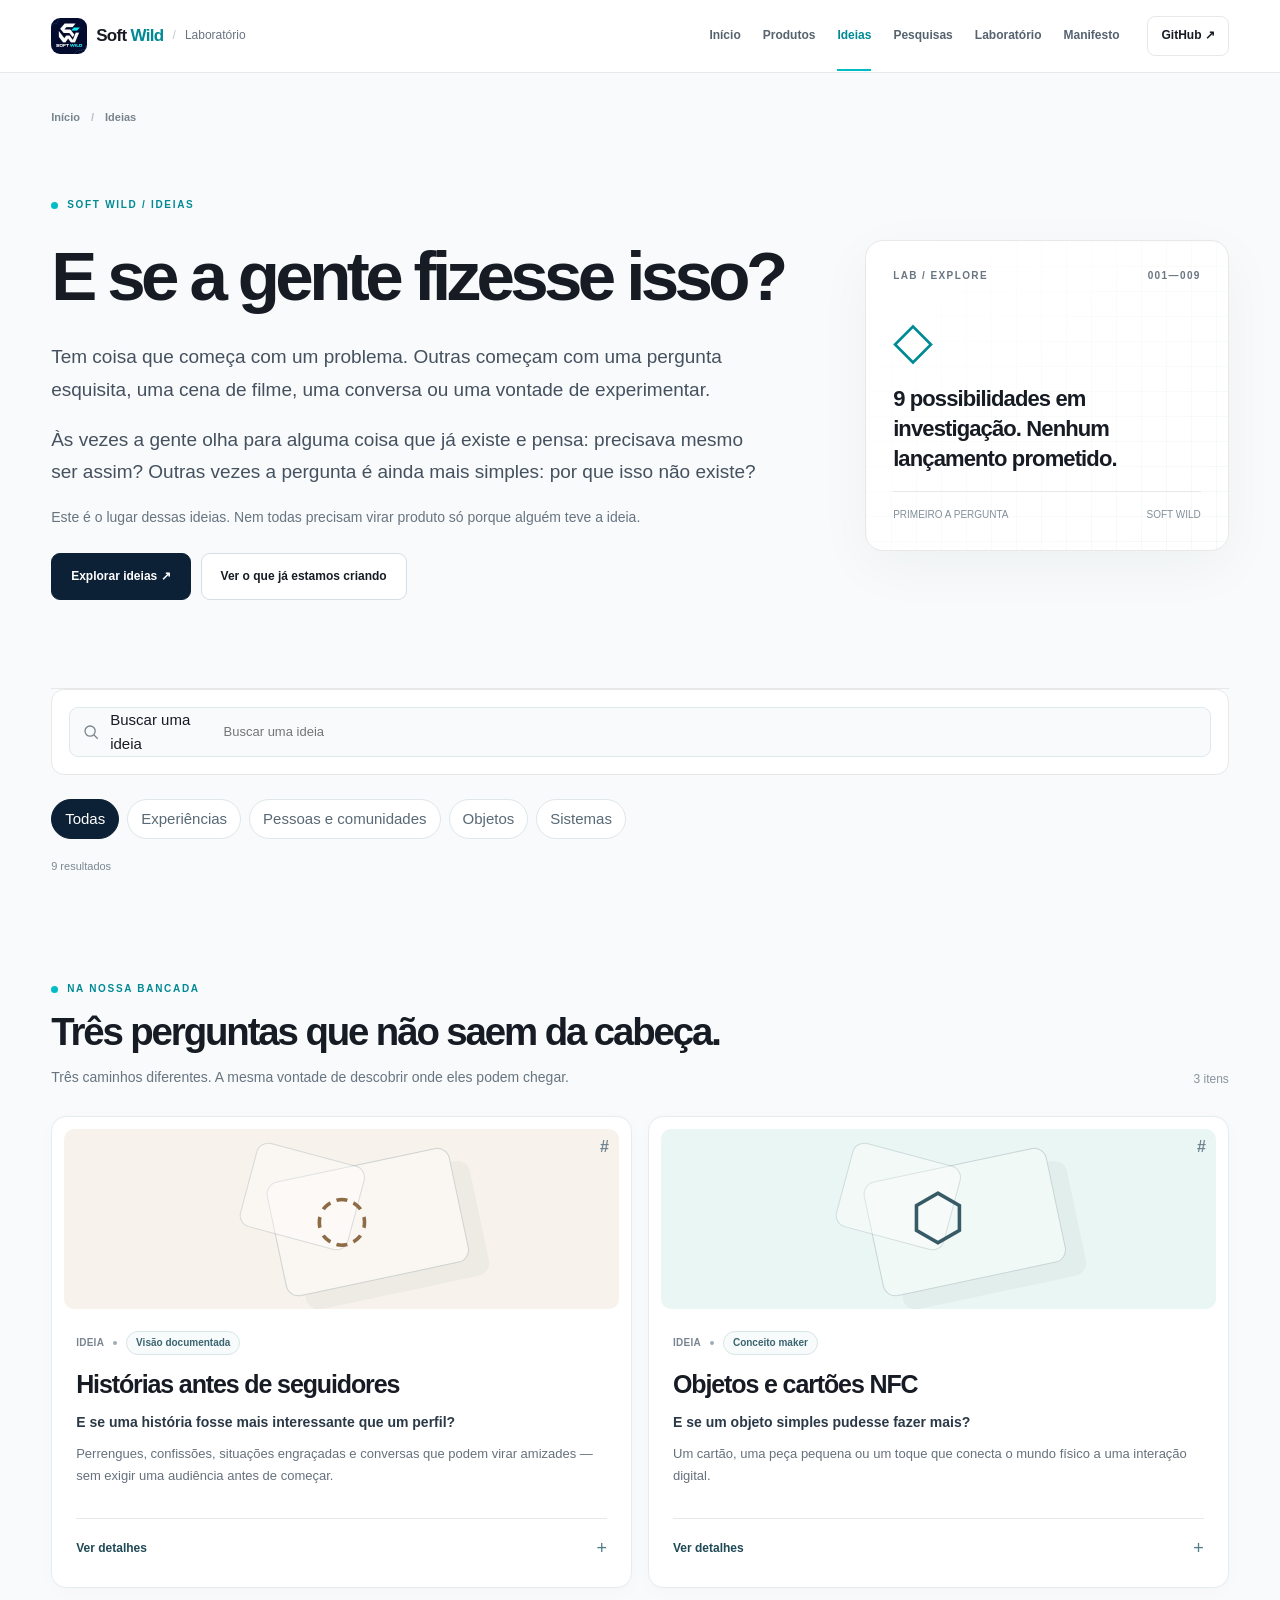
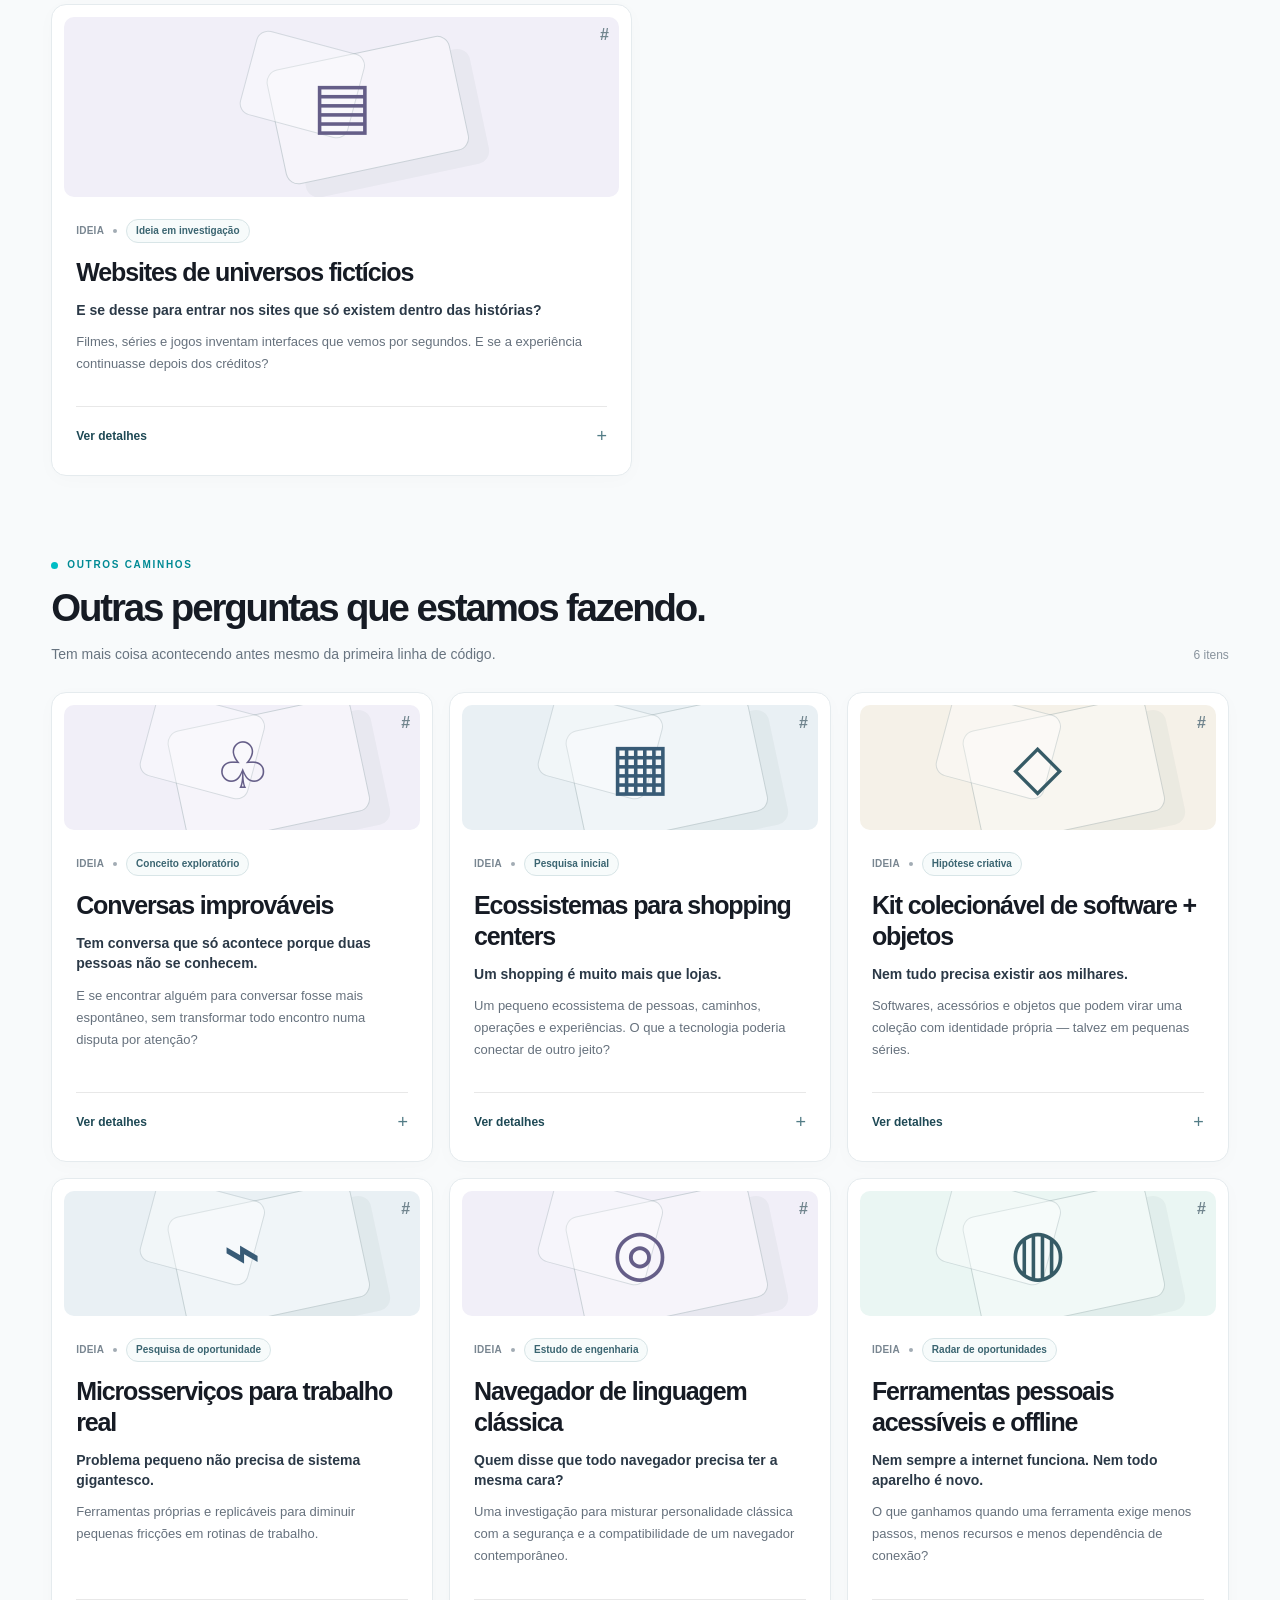
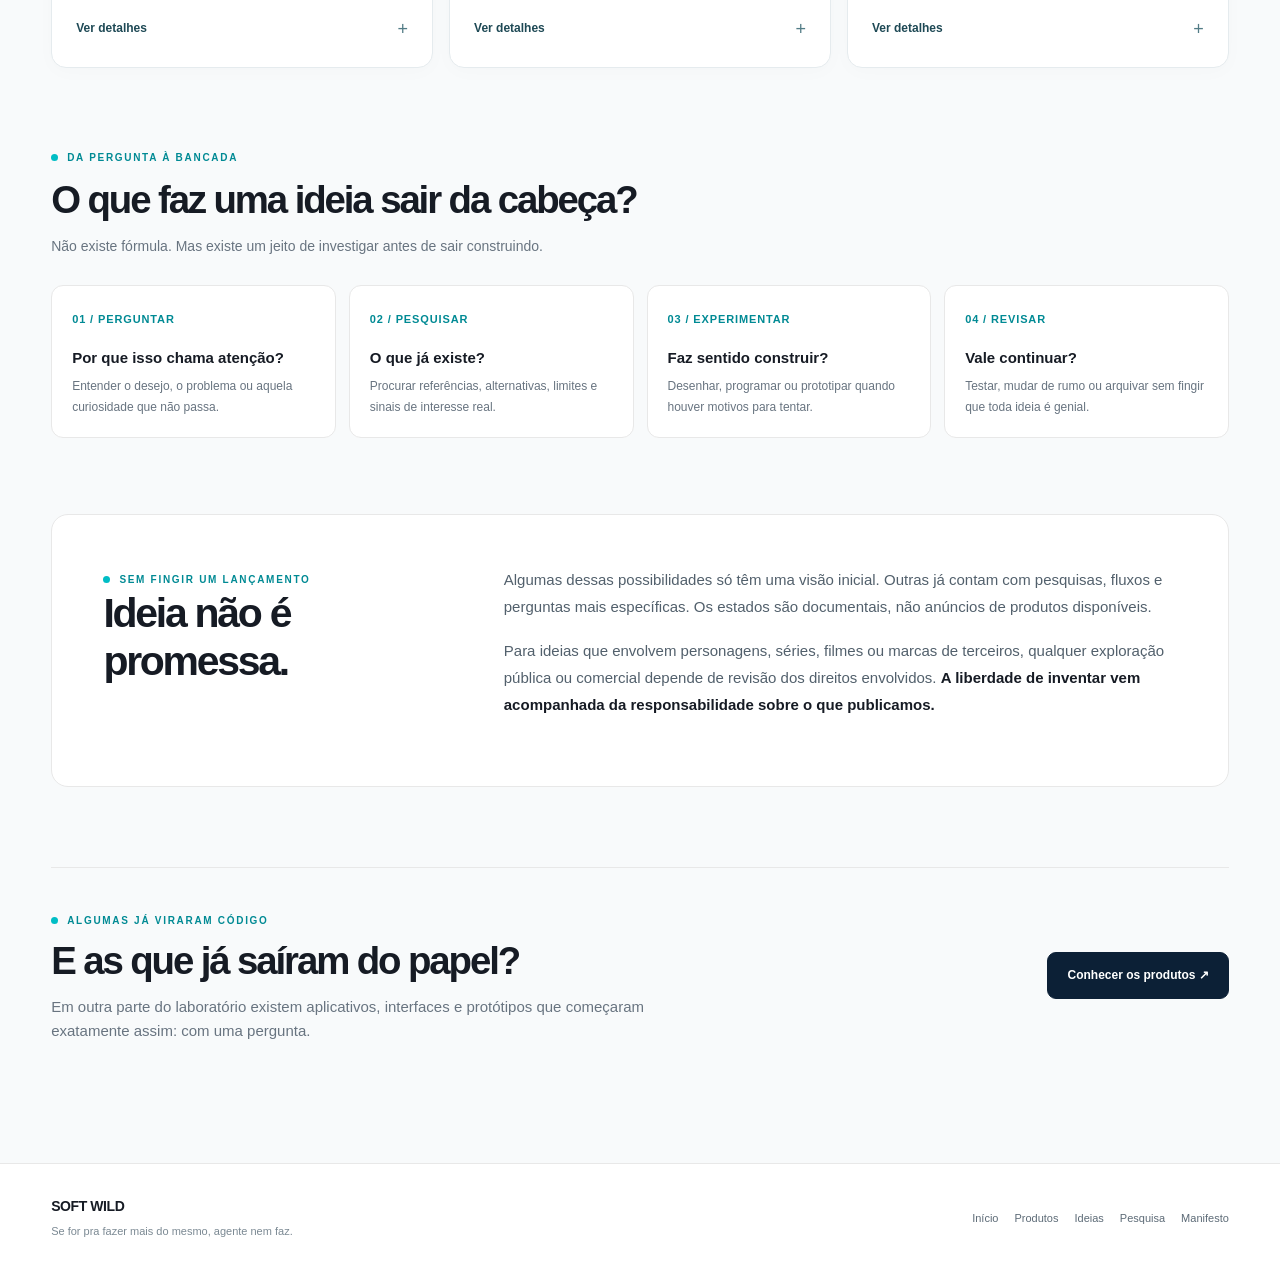
==== docs/ideias/index.html @ 334da44c "feat(site): criar página ideias com copy e catálogo reais" ====
<!doctype html>
<html lang="pt-BR"><head>
<meta charset="utf-8"><meta name="viewport" content="width=device-width, initial-scale=1"><meta name="theme-color" content="#f8fafb">
<title>Ideias e invenções em investigação — Soft Wild</title><meta name="description" content="Explore as ideias da Soft Wild: experiências digitais, objetos, comunidades e invenções que ainda estamos investigando.">
<link rel="canonical" href="https://softwildbr.github.io/softwildbr/ideias/">
<meta property="og:type" content="website"><meta property="og:title" content="Ideias e invenções em investigação — Soft Wild"><meta property="og:description" content="Explore as ideias da Soft Wild: experiências digitais, objetos, comunidades e invenções que ainda estamos investigando.">
<link rel="icon" href="../assets/softwild-logo.webp" type="image/webp"><link rel="stylesheet" href="../portal.css?v=1"><script defer src="../portal.js?v=1"></script>
</head><body class="sw-page"><a class="sw-skip" href="#conteudo">Pular para o conteúdo</a>
<header class="sw-topbar"><div class="sw-topbar-inner"><a class="sw-brand" href="../" aria-label="Soft Wild — início"><img src="../assets/softwild-logo.webp" alt="" width="36" height="36"><span class="sw-brand-text">Soft <strong>Wild</strong></span><span class="sw-brand-mark">Laboratório</span></a><button class="sw-menu" type="button" aria-expanded="false" aria-controls="sw-navigation" data-sw-menu aria-label="Abrir menu"><span></span><span></span><span></span></button><nav class="sw-nav" id="sw-navigation" aria-label="Navegação principal" data-sw-nav><a href="../">Início</a><a href="../produtos/">Produtos</a><a href="../ideias/" aria-current="page">Ideias</a><a href="../#pesquisas">Pesquisas</a><a href="../#time">Laboratório</a><a href="../#manifesto">Manifesto</a></nav><a class="sw-github" href="https://github.com/softwildbr" target="_blank" rel="noopener noreferrer">GitHub ↗</a></div></header>
<main class="sw-main sw-container" id="conteudo"><nav class="sw-breadcrumb" aria-label="Localização"><a href="../">Início</a><span class="sep" aria-hidden="true">/</span><span>Ideias</span></nav>
<section class="sw-hero" aria-labelledby="sw-title"><div><span class="sw-eyebrow">SOFT WILD / IDEIAS</span><h1 id="sw-title">E se a gente fizesse isso?</h1><p class="sw-lead">Tem coisa que começa com um problema. Outras começam com uma pergunta esquisita, uma cena de filme, uma conversa ou uma vontade de experimentar.</p><p class="sw-lead">Às vezes a gente olha para alguma coisa que já existe e pensa: precisava mesmo ser assim? Outras vezes a pergunta é ainda mais simples: por que isso não existe?</p><p class="sw-second-lead">Este é o lugar dessas ideias. Nem todas precisam virar produto só porque alguém teve a ideia.</p><div class="sw-actions"><a class="sw-button" href="#catalogo">Explorar ideias ↗</a><a class="sw-button secondary" href="../produtos/">Ver o que já estamos criando</a></div></div><aside class="sw-hero-aside" aria-label="Sobre as ideias"><div class="sw-aside-top"><span>LAB / EXPLORE</span><span>001—009</span></div><div><span class="sw-aside-symbol" aria-hidden="true">◇</span><p class="sw-aside-main">9 possibilidades em investigação. Nenhum lançamento prometido.</p></div><div class="sw-aside-foot"><span>PRIMEIRO A PERGUNTA</span><span>SOFT WILD</span></div></aside></section>
<div id="catalogo" data-sw-catalog><div class="sw-controls sw-js-only" aria-label="Ferramentas do catálogo"><label class="sw-search"><svg aria-hidden="true" width="18" height="18" viewBox="0 0 24 24" fill="none" stroke="currentColor" stroke-width="1.7"><circle cx="10.8" cy="10.8" r="6.8"/><path d="M16 16l5 5"/></svg><span class="sr-only">Buscar uma ideia</span><input type="search" data-sw-search autocomplete="off" placeholder="Buscar uma ideia"></label></div><div class="sw-chips sw-js-only" role="group" aria-label="Filtrar por assunto"><button class="sw-chip" type="button" data-sw-filter="todos" aria-pressed="true">Todas</button><button class="sw-chip" type="button" data-sw-filter="experiencias" aria-pressed="false">Experiências</button><button class="sw-chip" type="button" data-sw-filter="comunidades" aria-pressed="false">Pessoas e comunidades</button><button class="sw-chip" type="button" data-sw-filter="objetos" aria-pressed="false">Objetos</button><button class="sw-chip" type="button" data-sw-filter="sistemas" aria-pressed="false">Sistemas</button></div><p class="sw-results sw-js-only" aria-live="polite" aria-atomic="true" data-sw-results></p><section class="sw-section" data-sw-section aria-labelledby="ideias-featured-title"><div class="sw-section-heading"><div><span class="sw-eyebrow">NA NOSSA BANCADA</span><h2 id="ideias-featured-title">Três perguntas que não saem da cabeça.</h2><p class="sw-section-sub">Três caminhos diferentes. A mesma vontade de descobrir onde eles podem chegar.</p></div><span class="sw-count">3 itens</span></div><div class="sw-feature-grid"><article class="sw-card is-featured" id="historias-antes-de-seguidores" data-category="comunidades experiencias" data-phase="pesquisa" aria-labelledby="historias-antes-de-seguidores-title"><a class="sw-anchor" href="#historias-antes-de-seguidores" aria-label="Link direto para Histórias antes de seguidores">#</a><div class="sw-card-art" data-tone="warm" aria-hidden="true"><span class="sw-card-glyph">◌</span></div><div class="sw-card-content"><div class="sw-meta"><span>IDEIA</span><span class="sw-dot"></span><span class="sw-stage">Visão documentada</span></div><h3 id="historias-antes-de-seguidores-title">Histórias antes de seguidores</h3><p class="sw-question">E se uma história fosse mais interessante que um perfil?</p><p class="sw-description">Perrengues, confissões, situações engraçadas e conversas que podem virar amizades — sem exigir uma audiência antes de começar.</p><div class="sw-card-tail"><details class="sw-details"><summary aria-label="Ver ou fechar detalhes de Histórias antes de seguidores">Ver detalhes</summary><div class="sw-detail-body"><h4>O que estamos investigando / construindo</h4><p>A visão prioriza histórias verdadeiras, sociabilidade e conexões voluntárias. Regras contra abuso, exposição indevida e assédio são parte da investigação. Não há produto publicado.</p><h4>Situação documentada</h4><p class="sw-proof">Visão de produto documentada na pesquisa sobre relatos reais; nome/telas/features não finalizados</p></div></details></div></div></article>
<article class="sw-card is-featured" id="objetos-nfc" data-category="objetos" data-phase="pesquisa" aria-labelledby="objetos-nfc-title"><a class="sw-anchor" href="#objetos-nfc" aria-label="Link direto para Objetos e cartões NFC">#</a><div class="sw-card-art" data-tone="mint" aria-hidden="true"><span class="sw-card-glyph">⬡</span></div><div class="sw-card-content"><div class="sw-meta"><span>IDEIA</span><span class="sw-dot"></span><span class="sw-stage">Conceito maker</span></div><h3 id="objetos-nfc-title">Objetos e cartões NFC</h3><p class="sw-question">E se um objeto simples pudesse fazer mais?</p><p class="sw-description">Um cartão, uma peça pequena ou um toque que conecta o mundo físico a uma interação digital.</p><div class="sw-card-tail"><details class="sw-details"><summary aria-label="Ver ou fechar detalhes de Objetos e cartões NFC">Ver detalhes</summary><div class="sw-detail-body"><h4>O que estamos investigando / construindo</h4><p>Investigamos objetos e cartões configuráveis para rotinas, mídia, acesso à informação e experiências. Compatibilidade, manutenção e utilidade real ainda precisam de comprovação.</p><h4>Situação documentada</h4><p class="sw-proof">Conceitos maker com testes necessários de usabilidade, compatibilidade e custos</p></div></details></div></div></article>
<article class="sw-card is-featured" id="sites-universos-ficcionais" data-category="experiencias sistemas" data-phase="pesquisa" aria-labelledby="sites-universos-ficcionais-title"><a class="sw-anchor" href="#sites-universos-ficcionais" aria-label="Link direto para Websites de universos fictícios">#</a><div class="sw-card-art" data-tone="lilac" aria-hidden="true"><span class="sw-card-glyph">▤</span></div><div class="sw-card-content"><div class="sw-meta"><span>IDEIA</span><span class="sw-dot"></span><span class="sw-stage">Ideia em investigação</span></div><h3 id="sites-universos-ficcionais-title">Websites de universos fictícios</h3><p class="sw-question">E se desse para entrar nos sites que só existem dentro das histórias?</p><p class="sw-description">Filmes, séries e jogos inventam interfaces que vemos por segundos. E se a experiência continuasse depois dos créditos?</p><div class="sw-card-tail"><details class="sw-details"><summary aria-label="Ver ou fechar detalhes de Websites de universos fictícios">Ver detalhes</summary><div class="sw-detail-body"><h4>O que estamos investigando / construindo</h4><p>A Soft Wild investiga websites e experiências navegáveis de universos imaginários. O caminho autoral é criar mundos próprios; qualquer adaptação identificável de franquias, marcas e imagens de terceiros depende de direitos e eventual licenciamento. Ainda não existe site lançado ou modelo de monetização validado.</p><h4>Situação documentada</h4><p class="sw-proof">Ideia em investigação; sem site publicado, licença ou modelo comercial validado</p></div></details></div></div></article></div></section><section class="sw-section" data-sw-section aria-labelledby="ideias-other-title"><div class="sw-section-heading"><div><span class="sw-eyebrow">OUTROS CAMINHOS</span><h2 id="ideias-other-title">Outras perguntas que estamos fazendo.</h2><p class="sw-section-sub">Tem mais coisa acontecendo antes mesmo da primeira linha de código.</p></div><span class="sw-count">6 itens</span></div><div class="sw-grid"><article class="sw-card" id="conversas-improvaveis" data-category="comunidades experiencias" data-phase="pesquisa" aria-labelledby="conversas-improvaveis-title"><a class="sw-anchor" href="#conversas-improvaveis" aria-label="Link direto para Conversas improváveis">#</a><div class="sw-card-art" data-tone="lilac" aria-hidden="true"><span class="sw-card-glyph">♧</span></div><div class="sw-card-content"><div class="sw-meta"><span>IDEIA</span><span class="sw-dot"></span><span class="sw-stage">Conceito exploratório</span></div><h3 id="conversas-improvaveis-title">Conversas improváveis</h3><p class="sw-question">Tem conversa que só acontece porque duas pessoas não se conhecem.</p><p class="sw-description">E se encontrar alguém para conversar fosse mais espontâneo, sem transformar todo encontro numa disputa por atenção?</p><div class="sw-card-tail"><details class="sw-details"><summary aria-label="Ver ou fechar detalhes de Conversas improváveis">Ver detalhes</summary><div class="sw-detail-body"><h4>O que estamos investigando / construindo</h4><p>Estamos investigando formas de iniciar conversas entre desconhecidos. A surpresa só faz sentido com consentimento, privacidade, ferramentas de moderação e segurança. Não há uma plataforma ativa.</p><h4>Situação documentada</h4><p class="sw-proof">Conceito exploratório de serviço, pesquisa e primeiras telas em discussão; não afirmar plataforma ativa</p></div></details></div></div></article>
<article class="sw-card" id="ecossistemas-shoppings" data-category="sistemas experiencias" data-phase="pesquisa" aria-labelledby="ecossistemas-shoppings-title"><a class="sw-anchor" href="#ecossistemas-shoppings" aria-label="Link direto para Ecossistemas para shopping centers">#</a><div class="sw-card-art" data-tone="navy" aria-hidden="true"><span class="sw-card-glyph">▦</span></div><div class="sw-card-content"><div class="sw-meta"><span>IDEIA</span><span class="sw-dot"></span><span class="sw-stage">Pesquisa inicial</span></div><h3 id="ecossistemas-shoppings-title">Ecossistemas para shopping centers</h3><p class="sw-question">Um shopping é muito mais que lojas.</p><p class="sw-description">Um pequeno ecossistema de pessoas, caminhos, operações e experiências. O que a tecnologia poderia conectar de outro jeito?</p><div class="sw-card-tail"><details class="sw-details"><summary aria-label="Ver ou fechar detalhes de Ecossistemas para shopping centers">Ver detalhes</summary><div class="sw-detail-body"><h4>O que estamos investigando / construindo</h4><p>A frente investiga visitantes, lojistas, administração, serviços e soluções digitais, físicas e híbridas. Busca produtos replicáveis, nunca um projeto sob encomenda. Nenhuma plataforma foi definida.</p><h4>Situação documentada</h4><p class="sw-proof">Etapa 1: dossiês e fornecedores na branch de pesquisa; nenhuma plataforma de shopping aprovada</p></div></details></div></div></article>
<article class="sw-card" id="kits-colecionaveis" data-category="objetos experiencias" data-phase="pesquisa" aria-labelledby="kits-colecionaveis-title"><a class="sw-anchor" href="#kits-colecionaveis" aria-label="Link direto para Kit colecionável de software + objetos">#</a><div class="sw-card-art" data-tone="sand" aria-hidden="true"><span class="sw-card-glyph">◇</span></div><div class="sw-card-content"><div class="sw-meta"><span>IDEIA</span><span class="sw-dot"></span><span class="sw-stage">Hipótese criativa</span></div><h3 id="kits-colecionaveis-title">Kit colecionável de software + objetos</h3><p class="sw-question">Nem tudo precisa existir aos milhares.</p><p class="sw-description">Softwares, acessórios e objetos que podem virar uma coleção com identidade própria — talvez em pequenas séries.</p><div class="sw-card-tail"><details class="sw-details"><summary aria-label="Ver ou fechar detalhes de Kit colecionável de software + objetos">Ver detalhes</summary><div class="sw-detail-body"><h4>O que estamos investigando / construindo</h4><p>Kits físico-digitais são uma hipótese editorial e comercial. Não há estoque, preço, tiragem ou produto para encomenda. Edições limitadas só serão anunciadas quando existirem condições reais.</p><h4>Situação documentada</h4><p class="sw-proof">Hipótese comercial e criativa; sem estoque, tiragem ou preço aprovado</p></div></details></div></div></article>
<article class="sw-card" id="microsservicos" data-category="sistemas" data-phase="pesquisa" aria-labelledby="microsservicos-title"><a class="sw-anchor" href="#microsservicos" aria-label="Link direto para Microsserviços para trabalho real">#</a><div class="sw-card-art" data-tone="navy" aria-hidden="true"><span class="sw-card-glyph">⌁</span></div><div class="sw-card-content"><div class="sw-meta"><span>IDEIA</span><span class="sw-dot"></span><span class="sw-stage">Pesquisa de oportunidade</span></div><h3 id="microsservicos-title">Microsserviços para trabalho real</h3><p class="sw-question">Problema pequeno não precisa de sistema gigantesco.</p><p class="sw-description">Ferramentas próprias e replicáveis para diminuir pequenas fricções em rotinas de trabalho.</p><div class="sw-card-tail"><details class="sw-details"><summary aria-label="Ver ou fechar detalhes de Microsserviços para trabalho real">Ver detalhes</summary><div class="sw-detail-body"><h4>O que estamos investigando / construindo</h4><p>Estamos estudando oportunidades como acompanhamento de tarefas e retornos de propostas. A proposta é criar produtos da Soft Wild que possam ser usados por muitos negócios, não desenvolver software sob encomenda.</p><h4>Situação documentada</h4><p class="sw-proof">Pesquisa de oportunidades B2B; escopo e viabilidade a validar</p></div></details></div></div></article>
<article class="sw-card" id="navegador-classico" data-category="sistemas experiencias" data-phase="pesquisa" aria-labelledby="navegador-classico-title"><a class="sw-anchor" href="#navegador-classico" aria-label="Link direto para Navegador de linguagem clássica">#</a><div class="sw-card-art" data-tone="lilac" aria-hidden="true"><span class="sw-card-glyph">◎</span></div><div class="sw-card-content"><div class="sw-meta"><span>IDEIA</span><span class="sw-dot"></span><span class="sw-stage">Estudo de engenharia</span></div><h3 id="navegador-classico-title">Navegador de linguagem clássica</h3><p class="sw-question">Quem disse que todo navegador precisa ter a mesma cara?</p><p class="sw-description">Uma investigação para misturar personalidade clássica com a segurança e a compatibilidade de um navegador contemporâneo.</p><div class="sw-card-tail"><details class="sw-details"><summary aria-label="Ver ou fechar detalhes de Navegador de linguagem clássica">Ver detalhes</summary><div class="sw-detail-body"><h4>O que estamos investigando / construindo</h4><p>Projeto exploratório ligado ao universo da Suíte 98. Não há navegador distribuído e nenhuma promessa de substituir plataformas modernas.</p><h4>Situação documentada</h4><p class="sw-proof">Pesquisa de engenharia e design vinculada à Suíte 98; não afirmar software entregue</p></div></details></div></div></article>
<article class="sw-card" id="ferramentas-offline" data-category="sistemas" data-phase="pesquisa" aria-labelledby="ferramentas-offline-title"><a class="sw-anchor" href="#ferramentas-offline" aria-label="Link direto para Ferramentas pessoais acessíveis e offline">#</a><div class="sw-card-art" data-tone="mint" aria-hidden="true"><span class="sw-card-glyph">◍</span></div><div class="sw-card-content"><div class="sw-meta"><span>IDEIA</span><span class="sw-dot"></span><span class="sw-stage">Radar de oportunidades</span></div><h3 id="ferramentas-offline-title">Ferramentas pessoais acessíveis e offline</h3><p class="sw-question">Nem sempre a internet funciona. Nem todo aparelho é novo.</p><p class="sw-description">O que ganhamos quando uma ferramenta exige menos passos, menos recursos e menos dependência de conexão?</p><div class="sw-card-tail"><details class="sw-details"><summary aria-label="Ver ou fechar detalhes de Ferramentas pessoais acessíveis e offline">Ver detalhes</summary><div class="sw-detail-body"><h4>O que estamos investigando / construindo</h4><p>O radar explora voz em português, organização, notificações e experiências mais acessíveis. Ainda não há aplicativo específico aprovado nessa frente.</p><h4>Situação documentada</h4><p class="sw-proof">Radar de oportunidades, não produto anunciado</p></div></details></div></div></article></div></section></div>
<div class="sw-empty sw-js-only" data-sw-empty hidden><strong>Nenhuma ideia encontrada com esses filtros.</strong><p>Experimente outra palavra ou categoria.</p><button class="sw-clear" type="button" data-sw-clear>Limpar filtros</button></div>
<noscript><p class="sw-results">Todas as ideias continuam acessíveis. Ative JavaScript para usar a busca e os filtros.</p></noscript>
<section class="sw-section" aria-labelledby="processo-title"><div class="sw-section-heading"><div><span class="sw-eyebrow">DA PERGUNTA À BANCADA</span><h2 id="processo-title">O que faz uma ideia sair da cabeça?</h2><p class="sw-section-sub">Não existe fórmula. Mas existe um jeito de investigar antes de sair construindo.</p></div></div><div class="sw-steps"><div class="sw-step"><span class="num">01 / PERGUNTAR</span><h3>Por que isso chama atenção?</h3><p>Entender o desejo, o problema ou aquela curiosidade que não passa.</p></div><div class="sw-step"><span class="num">02 / PESQUISAR</span><h3>O que já existe?</h3><p>Procurar referências, alternativas, limites e sinais de interesse real.</p></div><div class="sw-step"><span class="num">03 / EXPERIMENTAR</span><h3>Faz sentido construir?</h3><p>Desenhar, programar ou prototipar quando houver motivos para tentar.</p></div><div class="sw-step"><span class="num">04 / REVISAR</span><h3>Vale continuar?</h3><p>Testar, mudar de rumo ou arquivar sem fingir que toda ideia é genial.</p></div></div></section>
<section class="sw-section"><div class="sw-story"><div><span class="sw-eyebrow">SEM FINGIR UM LANÇAMENTO</span><h2>Ideia não é promessa.</h2></div><div><p>Algumas dessas possibilidades só têm uma visão inicial. Outras já contam com pesquisas, fluxos e perguntas mais específicas. Os estados são documentais, não anúncios de produtos disponíveis.</p><p>Para ideias que envolvem personagens, séries, filmes ou marcas de terceiros, qualquer exploração pública ou comercial depende de revisão dos direitos envolvidos. <strong>A liberdade de inventar vem acompanhada da responsabilidade sobre o que publicamos.</strong></p></div></div></section>
<section class="sw-end" aria-labelledby="ideias-end-title"><div><span class="sw-eyebrow">ALGUMAS JÁ VIRARAM CÓDIGO</span><h2 id="ideias-end-title">E as que já saíram do papel?</h2><p>Em outra parte do laboratório existem aplicativos, interfaces e protótipos que começaram exatamente assim: com uma pergunta.</p></div><a href="../produtos/" class="sw-button">Conhecer os produtos ↗</a></section>
</main><footer class="sw-footer"><div class="sw-container sw-footer-inner"><div><div class="sw-footer-brand">SOFT WILD</div><small>Se for pra fazer mais do mesmo, agente nem faz.</small></div><nav aria-label="Rodapé"><a href="../">Início</a><a href="../produtos/">Produtos</a><a href="../ideias/">Ideias</a><a href="../#pesquisas">Pesquisa</a><a href="../#manifesto">Manifesto</a></nav></div></footer></body></html>
---- docs/portal.css ----
/* Soft Wild / Portal — páginas internas. A home e seus arquivos permanecem intactos. */
:root{--sw-canvas:#f8fafb;--sw-paper:#ffffff;--sw-ink:#161b24;--sw-muted:#687480;--sw-line:#e8e8e8;--sw-cyan:#00bdc5;--sw-cyan-dark:#008a94;--sw-navy:#0c2036;--sw-soft:#e6f8f9;--sw-font:Inter,-apple-system,BlinkMacSystemFont,"Segoe UI",Roboto,"Helvetica Neue",Arial,sans-serif}
*{box-sizing:border-box}
html{scroll-behavior:smooth;scroll-padding-top:100px}
body.sw-page{margin:0;background:var(--sw-canvas);color:var(--sw-ink);font:400 15px/1.6 var(--sw-font);-webkit-font-smoothing:antialiased}
.sw-page a{color:inherit;text-decoration:none}
.sw-page button,.sw-page input,.sw-page select{font:inherit}
.sw-page button{cursor:pointer}
.sw-page img{max-width:100%;display:block}
.sw-page [hidden]{display:none!important}
.sw-page :is(a,button,input,select,summary):focus-visible{outline:2px solid var(--sw-cyan-dark);outline-offset:4px}
.sw-skip{position:fixed;left:12px;top:-80px;z-index:200;background:var(--sw-navy);color:#fff!important;padding:12px 16px;border-radius:10px}
.sw-skip:focus{top:12px}
.sw-topbar{background:rgba(255,255,255,.97);border-bottom:1px solid var(--sw-line);position:sticky;top:0;z-index:50;backdrop-filter:blur(12px)}
.sw-topbar-inner{max-width:1450px;margin:0 auto;padding:0 clamp(22px,4vw,55px);min-height:72px;display:flex;align-items:center;gap:28px}
.sw-brand{display:flex;gap:9px;align-items:center;flex-shrink:0;min-width:210px}
.sw-brand img{width:36px;height:36px;border-radius:9px;object-fit:contain}
.sw-brand-text{font-size:17px;font-weight:750;letter-spacing:-.04em}
.sw-brand-text strong{color:var(--sw-cyan-dark)}
.sw-brand-mark{font-size:12px;display:flex;align-items:center;gap:9px;color:var(--sw-muted)}
.sw-brand-mark::before{content:"/";color:#bec8ce}
.sw-nav{display:flex;align-items:center;gap:22px;margin-left:auto}
.sw-nav a{font-size:12px;font-weight:640;color:#56636f;white-space:nowrap;transition:color .15s}
.sw-nav a:hover,.sw-nav a[aria-current="page"]{color:var(--sw-cyan-dark)}
.sw-nav a[aria-current="page"]{position:relative}
.sw-nav a[aria-current="page"]::after{content:"";position:absolute;left:0;right:0;bottom:-25px;height:2px;background:var(--sw-cyan)}
.sw-github{border:1px solid var(--sw-line);padding:9px 13px;border-radius:8px;font-size:12px;font-weight:700;white-space:nowrap}
.sw-github:hover{background:#f1f6f8}
.sw-menu{display:none;width:42px;height:42px;background:#fff;border:1px solid var(--sw-line);border-radius:9px;align-items:center;justify-content:center;flex-direction:column;gap:4px;margin-left:auto}
.sw-menu span{width:19px;height:2px;background:var(--sw-navy);border-radius:2px}
.sw-container{width:min(100%,1450px);margin:auto;padding:0 clamp(22px,4vw,55px)}
.sw-main{padding-bottom:30px}
.sw-breadcrumb{display:flex;gap:11px;align-items:center;margin-top:36px;color:#78848d;font-size:11px;font-weight:650}
.sw-breadcrumb a:hover{color:var(--sw-cyan-dark)}
.sw-breadcrumb .sep{color:#b7bfc6}
.sw-hero{padding:65px 0 88px;display:grid;grid-template-columns:minmax(0,1.5fr) minmax(260px,.74fr);align-items:center;gap:clamp(35px,6vw,100px);border-bottom:1px solid var(--sw-line)}
.sw-eyebrow{font-size:10px;font-weight:800;letter-spacing:.17em;color:var(--sw-cyan-dark);text-transform:uppercase;display:inline-flex;align-items:center;gap:9px}
.sw-eyebrow::before{content:"";width:7px;height:7px;border-radius:50%;background:var(--sw-cyan)}
.sw-hero h1{font-size:clamp(43px,5.4vw,79px);line-height:1.065;letter-spacing:-.067em;font-weight:780;max-width:850px;margin:24px 0 28px;text-wrap:balance}
.sw-hero .sw-lead{font-size:clamp(16px,1.55vw,19px);line-height:1.7;color:#45515f;max-width:710px;margin:0 0 18px}
.sw-hero .sw-lead:last-of-type{margin-bottom:26px}
.sw-hero .sw-second-lead{font-size:14px;color:#687480;max-width:690px;margin:0 0 24px}
.sw-actions{display:flex;gap:10px;flex-wrap:wrap;align-items:center}
.sw-button{display:inline-flex;justify-content:center;align-items:center;gap:10px;border:1px solid var(--sw-navy);background:var(--sw-navy);color:white!important;padding:13px 19px;border-radius:9px;font-size:12px;font-weight:770;transition:transform .18s,background .18s}
.sw-button:hover{background:#183952;transform:translateY(-1px)}
.sw-button.secondary{background:#fff;color:var(--sw-ink)!important;border-color:#d5dfe5}
.sw-button.secondary:hover{background:#f5f8f9}
.sw-hero-aside{position:relative;background:#fff;box-shadow:0 16px 55px rgba(18,38,55,.045);border:1px solid var(--sw-line);border-radius:18px;padding:27px;overflow:hidden;min-height:270px;display:flex;flex-direction:column;justify-content:space-between}
.sw-hero-aside::before{content:"";position:absolute;inset:0;background-image:linear-gradient(to right,rgba(12,32,54,.035) 1px,transparent 1px),linear-gradient(to bottom,rgba(12,32,54,.035) 1px,transparent 1px);background-size:25px 25px;mask-image:linear-gradient(135deg,transparent 5%,#000 100%);pointer-events:none}
.sw-hero-aside>*{position:relative}
.sw-aside-top{display:flex;justify-content:space-between;align-items:center;color:#697581;font-size:10px;letter-spacing:.14em;font-weight:770}
.sw-aside-symbol{font-size:52px;color:var(--sw-cyan-dark);line-height:1;display:block;margin:30px 0 18px;font-weight:200}
.sw-aside-main{font-size:22px;line-height:1.35;font-weight:710;letter-spacing:-.04em;max-width:255px;margin:0}
.sw-aside-foot{display:flex;justify-content:space-between;color:#82909a;font-size:10px;margin-top:18px;border-top:1px solid var(--sw-line);padding-top:15px;gap:12px}
.sw-section{padding-top:76px}
.sw-section-heading{display:flex;align-items:end;justify-content:space-between;gap:20px;margin-bottom:27px}
.sw-section h2{font-size:clamp(26px,3vw,39px);letter-spacing:-.055em;line-height:1.17;font-weight:760;margin:10px 0 12px}
.sw-section-sub{color:var(--sw-muted);font-size:14px;max-width:650px;margin:0}
.sw-count{color:#89939d;font-size:12px;white-space:nowrap}
.sw-feature-grid{display:grid;grid-template-columns:repeat(2,minmax(0,1fr));gap:16px}
.sw-grid{display:grid;grid-template-columns:repeat(3,minmax(0,1fr));gap:16px}
.sw-card{display:flex;flex-direction:column;position:relative;background:#fff;border:1px solid #e5ebee;border-radius:15px;min-width:0;box-shadow:0 4px 20px rgba(18,38,55,.02);transition:border-color .2s,box-shadow .2s}
.sw-card:hover{border-color:#bfd5d9;box-shadow:0 12px 33px rgba(18,38,55,.045)}
.sw-card-art{height:125px;margin:12px 12px 0;border-radius:10px;position:relative;overflow:hidden;display:flex;align-items:center;justify-content:center;background:#f2f7f8}
.sw-card.is-featured .sw-card-art{height:180px}
.sw-card-art::before{content:"";position:absolute;width:185px;height:115px;border:1px solid rgba(17,59,67,.19);border-radius:13px;transform:rotate(-12deg) translate(25px,9px);background:rgba(255,255,255,.35);box-shadow:17px 17px 0 rgba(11,47,63,.04)}
.sw-card-art::after{content:"";position:absolute;width:110px;height:85px;border:1px solid rgba(17,59,67,.15);border-radius:12px;transform:rotate(15deg) translate(-44px,-11px);background:rgba(255,255,255,.38)}
.sw-card-art[data-tone="navy"]{background:#e9f0f4}
.sw-card-art[data-tone="mint"]{background:#eaf6f3}
.sw-card-art[data-tone="warm"]{background:#f7f2eb}
.sw-card-art[data-tone="lilac"]{background:#f1eff8}
.sw-card-art[data-tone="sand"]{background:#f5f1e8}
.sw-card-glyph{z-index:1;font-size:clamp(45px,5vw,68px);font-weight:350;line-height:1;color:#365b66;transform:translateY(-2px)}
.sw-card-art[data-tone="lilac"] .sw-card-glyph{color:#655e88}
.sw-card-art[data-tone="warm"] .sw-card-glyph{color:#8d6c45}
.sw-card-art[data-tone="navy"] .sw-card-glyph{color:#385b76}
.sw-card-content{padding:22px 24px 24px;display:flex;flex-direction:column;flex:1}
.sw-meta{display:flex;align-items:center;gap:9px;flex-wrap:wrap;margin-bottom:14px;font-size:10px;color:#798691;font-weight:760;letter-spacing:.025em}
.sw-meta .sw-stage{border:1px solid #d8e5e7;background:#f7fbfb;color:#3b6571;border-radius:20px;padding:3px 9px;font-size:10px;letter-spacing:0}
.sw-meta .sw-dot{width:4px;height:4px;background:#a2acb4;border-radius:50%}
.sw-card h3{font-size:clamp(19px,2vw,25px);line-height:1.23;letter-spacing:-.045em;font-weight:760;margin:0 0 12px;overflow-wrap:anywhere}
.sw-card .sw-question{font-size:14px;font-weight:650;line-height:1.45;color:#2b3947;margin:0 0 11px}
.sw-card .sw-description{font-size:13px;line-height:1.7;color:#66717d;margin:0 0 16px}
.sw-card .sw-card-tail{margin-top:auto}
.sw-anchor{position:absolute;top:20px;right:22px;color:#71858e!important;font-size:16px;font-weight:700;z-index:2;border-radius:4px;line-height:1.3}
.sw-anchor:hover{color:var(--sw-cyan-dark)!important}
.sw-details{border-top:1px solid var(--sw-line);margin-top:15px}
.sw-details summary{list-style:none;display:flex;align-items:center;justify-content:space-between;gap:12px;padding:15px 0 0;font-size:12px;font-weight:750;cursor:pointer;color:#1e4955}
.sw-details summary::-webkit-details-marker{display:none}
.sw-details summary::after{content:"+";font-size:18px;font-weight:400;color:#527c86}
.sw-details[open] summary::after{content:"−"}
.sw-details summary:hover{color:var(--sw-cyan-dark)}
.sw-detail-body{padding-top:16px;border-top:1px dashed #edf1f3;margin-top:14px}
.sw-detail-body p{font-size:13px;color:#52606d;margin:0 0 13px}
.sw-detail-body h4{font-size:10px;color:#6c8790;letter-spacing:.1em;text-transform:uppercase;margin:16px 0 5px}
.sw-detail-body .sw-proof{font-size:12px;color:#687480;background:#f7f9fa;border-radius:8px;padding:12px 14px;border-left:2px solid #bfdcdd}
.sw-controls{background:#fff;border:1px solid var(--sw-line);border-radius:13px;padding:17px;display:flex;gap:10px;align-items:center;flex-wrap:wrap;margin:0 0 24px}
.sw-search{display:flex;align-items:center;gap:10px;background:#f8fafb;border:1px solid #dfe8eb;border-radius:9px;padding:0 12px;min-height:43px;flex:1;min-width:205px}
.sw-search svg{color:#78838b;flex:none}
.sw-search input{width:100%;border:0;background:none;outline:0;color:var(--sw-ink);font-size:13px;min-width:0}
.sw-search:focus-within{border-color:#76bfc6;box-shadow:0 0 0 3px #0db6c011}
.sw-select{height:43px;background:#fff;border:1px solid #dfe7ea;padding:0 10px;border-radius:9px;color:#4d5d68;font-size:12px;min-width:150px;max-width:100%}
.sw-chips{display:flex;align-items:center;gap:8px;flex-wrap:wrap;margin-bottom:19px}
.sw-chip{background:#fff;border:1px solid #dfe7ea;color:#596975;font-size:12px;border-radius:20px;min-height:35px;padding:7px 13px;font-weight:670}
.sw-chip:hover{border-color:#8daeb6}
.sw-chip[aria-pressed="true"]{background:var(--sw-navy);border-color:var(--sw-navy);color:white}
.sw-results{font-size:11px;color:#7b8893;margin:0 0 24px;min-height:17px}
.sw-empty{background:#fff;border:1px dashed #ccd8dc;border-radius:13px;padding:30px;text-align:center;margin:14px 0 30px}
.sw-empty p{color:var(--sw-muted);margin:6px 0 15px}
.sw-clear{border:1px solid #d2e0e4;border-radius:8px;background:#fff;padding:9px 14px;color:#305a66;font-weight:700;font-size:12px}
.sw-story{background:#fff;border:1px solid var(--sw-line);border-radius:17px;padding:clamp(25px,4vw,55px);display:grid;grid-template-columns:.5fr 1fr;gap:clamp(22px,5vw,75px)}
.sw-story h2{font-size:clamp(29px,3.2vw,44px);margin:0 0 14px}
.sw-story p{font-size:15px;line-height:1.8;color:#52606c;margin:0 0 17px}
.sw-story strong{color:var(--sw-ink)}
.sw-steps{display:grid;grid-template-columns:repeat(4,minmax(0,1fr));gap:13px;margin-top:22px}
.sw-step{background:#fff;border:1px solid var(--sw-line);border-radius:12px;padding:20px}
.sw-step .num{font-size:11px;color:var(--sw-cyan-dark);font-weight:800;letter-spacing:.08em}
.sw-step h3{font-size:15px;margin:18px 0 9px;line-height:1.3}
.sw-step p{font-size:12px;line-height:1.7;color:var(--sw-muted);margin:0}
.sw-end{margin:80px 0 45px;padding:39px 0 45px;border-top:1px solid var(--sw-line);display:flex;justify-content:space-between;gap:28px;align-items:center}
.sw-end h2{font-size:clamp(27px,3vw,43px);letter-spacing:-.055em;line-height:1.2;margin:7px 0 11px}
.sw-end p{margin:0;color:var(--sw-muted);max-width:600px}
.sw-footer{background:#fff;border-top:1px solid var(--sw-line);padding:31px 0 35px}
.sw-footer-inner{display:flex;justify-content:space-between;align-items:center;gap:22px;flex-wrap:wrap}
.sw-footer-brand{font-weight:800;font-size:14px;letter-spacing:-.03em}
.sw-footer small{font-size:11px;color:#7b8993}
.sw-footer nav{display:flex;gap:16px;flex-wrap:wrap}
.sw-footer nav a{font-size:11px;color:#5d6b77}
.sw-footer nav a:hover{color:var(--sw-cyan-dark)}
@media(max-width:1040px){.sw-topbar-inner{gap:17px}.sw-nav{gap:12px}.sw-brand{min-width:175px}.sw-github{display:none}.sw-grid{grid-template-columns:repeat(2,minmax(0,1fr))}}
@media(max-width:780px){.sw-topbar-inner{min-height:65px;padding:0 22px}.sw-menu{display:flex}.sw-nav{display:none;position:absolute;top:64px;left:0;right:0;background:#fff;border-bottom:1px solid var(--sw-line);padding:16px 22px 22px;flex-direction:column;gap:0;align-items:stretch;box-shadow:0 18px 30px #0c20360c}.sw-nav.is-open{display:flex}.sw-nav a{font-size:14px;padding:12px 0;border-bottom:1px solid #eef2f4}.sw-nav a[aria-current="page"]::after{display:none}.sw-hero{grid-template-columns:1fr;gap:28px;padding:45px 0 55px}.sw-hero h1{font-size:clamp(43px,9vw,68px);margin:17px 0 21px}.sw-hero-aside{min-height:205px}.sw-section{padding-top:52px}.sw-section-heading{align-items:start}.sw-feature-grid{grid-template-columns:1fr}.sw-grid{grid-template-columns:repeat(2,minmax(0,1fr))}.sw-story{grid-template-columns:1fr}.sw-steps{grid-template-columns:repeat(2,minmax(0,1fr))}.sw-end{align-items:flex-start;flex-direction:column;margin-top:58px}}
@media(max-width:520px){.sw-brand{min-width:0}.sw-brand-mark{display:none}.sw-container{padding:0 19px}.sw-hero h1{font-size:clamp(39px,11.1vw,54px)}.sw-hero .sw-lead{font-size:16px}.sw-hero-aside{padding:22px}.sw-section-heading{flex-direction:column;align-items:start;gap:6px}.sw-grid{grid-template-columns:1fr}.sw-card-content{padding:18px 20px 21px}.sw-card-art,.sw-card.is-featured .sw-card-art{height:142px}.sw-controls{padding:13px}.sw-search{min-width:100%;flex:1}.sw-select{flex:1}.sw-steps{grid-template-columns:1fr}.sw-end{margin-top:55px}.sw-footer-inner{align-items:flex-start;flex-direction:column;gap:14px}.sw-footer nav{row-gap:8px}}
@media(prefers-reduced-motion:reduce){html{scroll-behavior:auto}.sw-page *, .sw-page *::before,.sw-page *::after{animation-duration:.001ms!important;transition-duration:.001ms!important}}
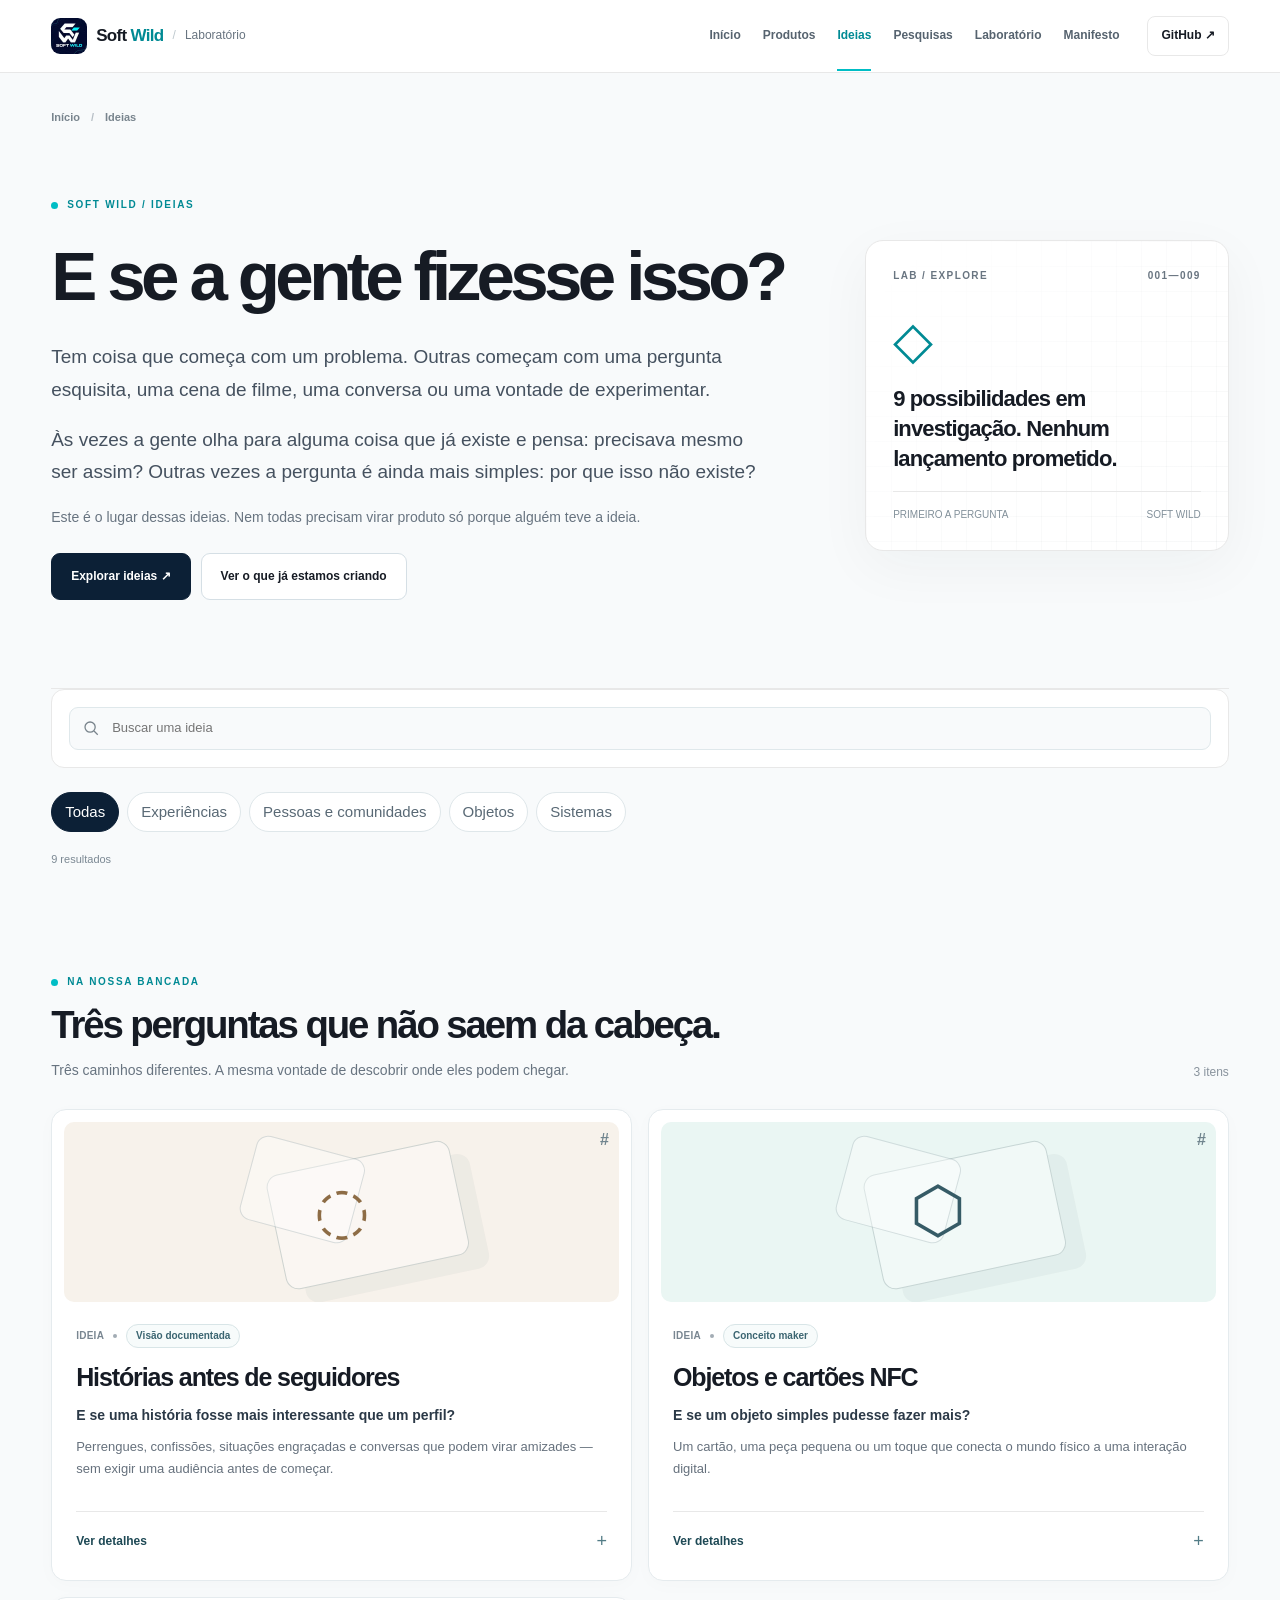
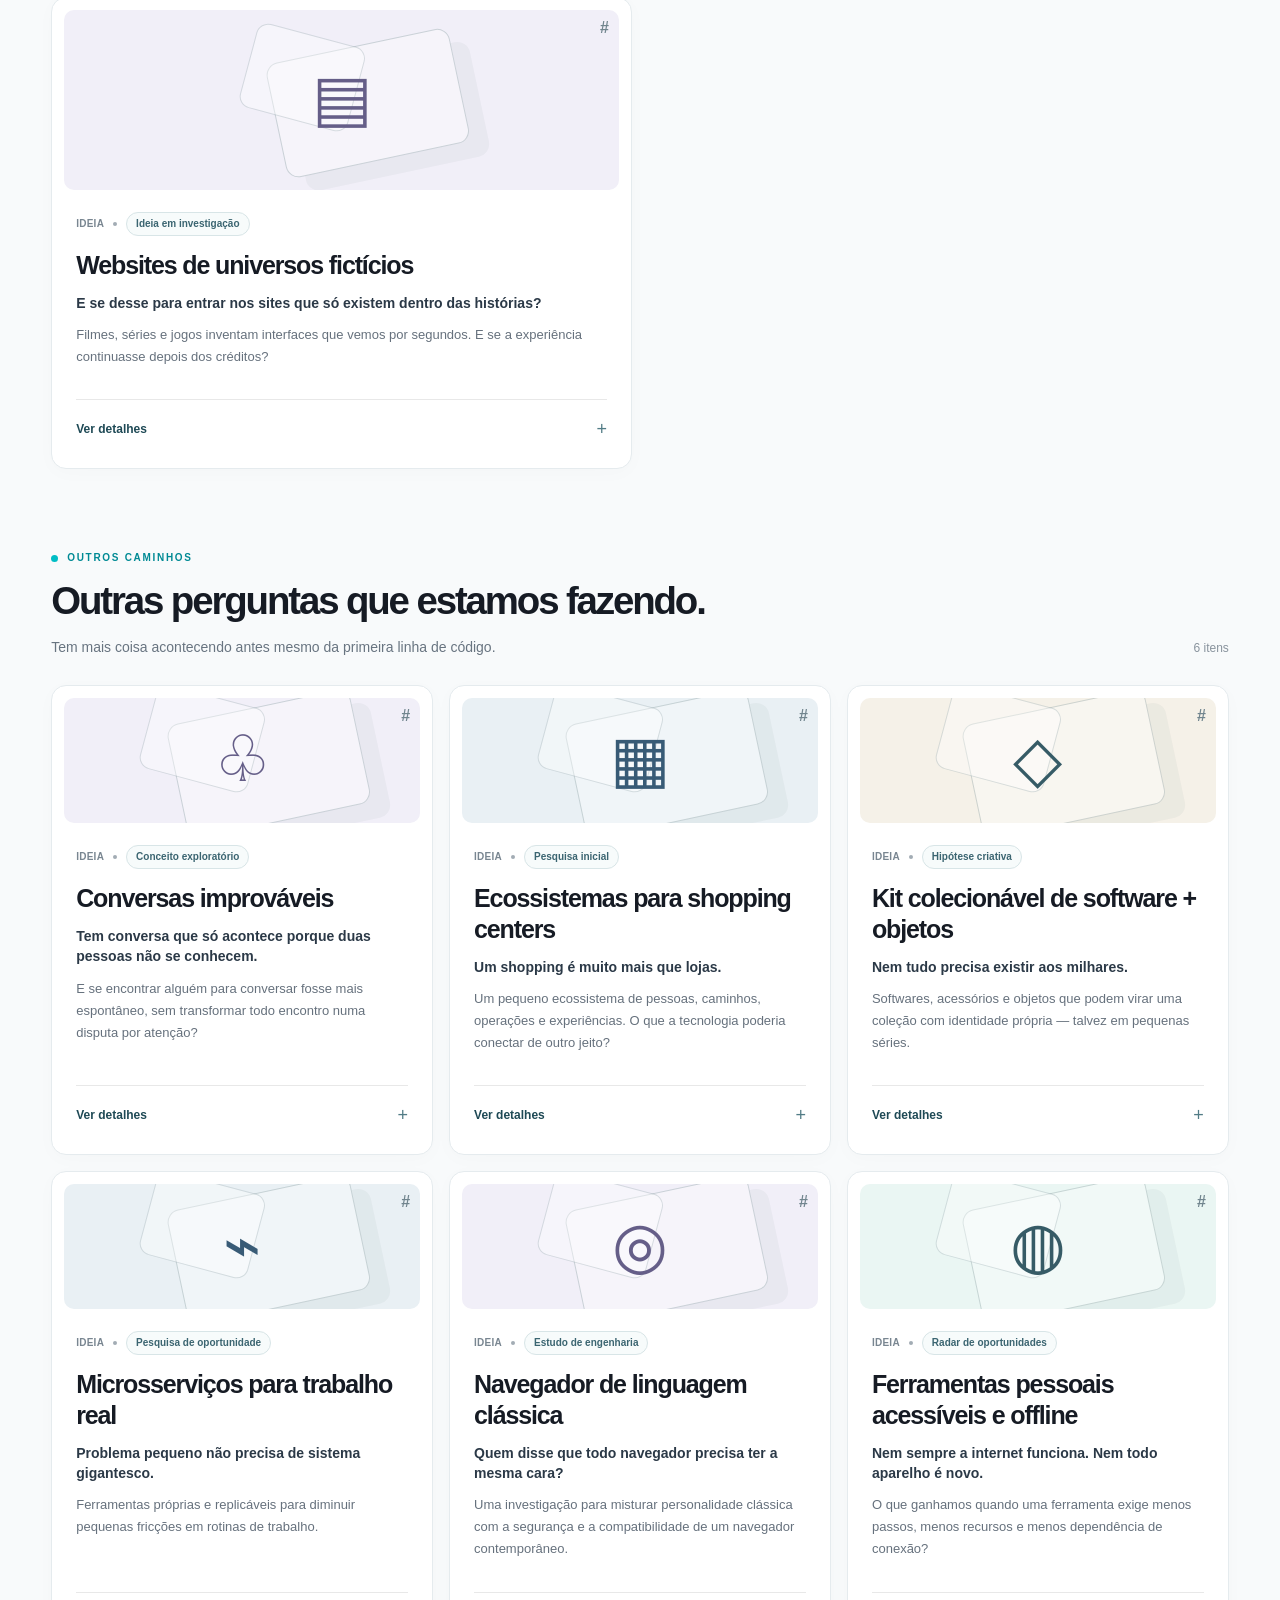
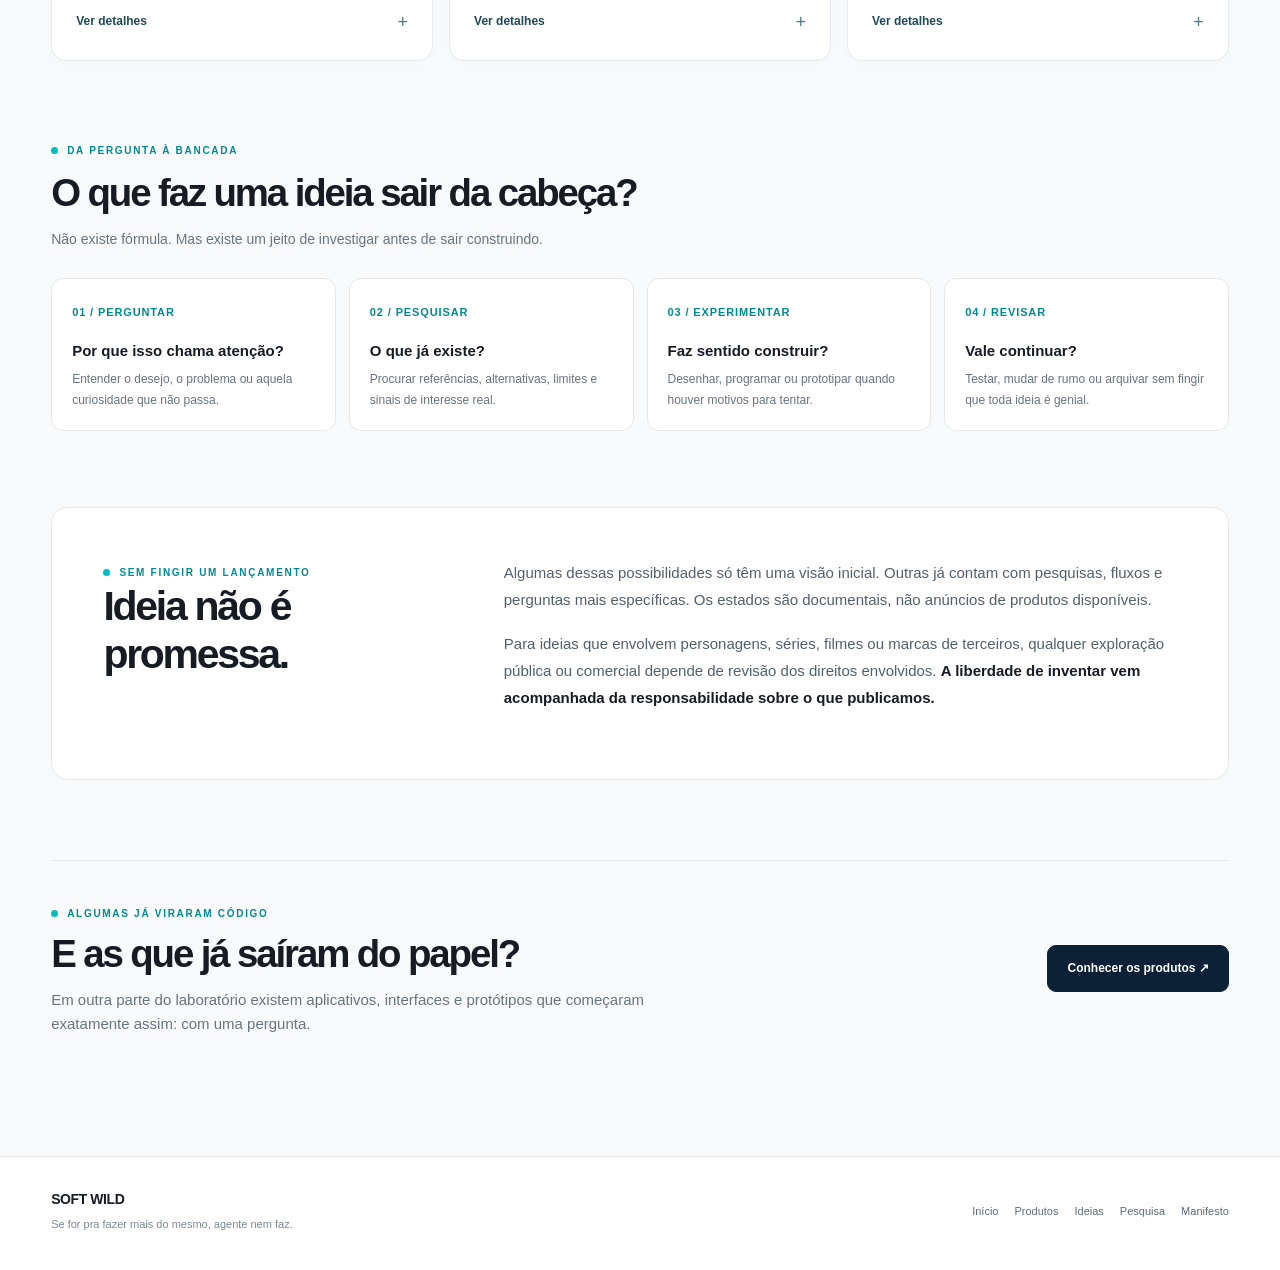
==== commit 4741402a: "nav(site): direcionar menu e rodape para Pesquisas" ====
--- a/docs/ideias/index.html
+++ b/docs/ideias/index.html
@@ -6,7 +6,7 @@
 <meta property="og:type" content="website"><meta property="og:title" content="Ideias e invenções em investigação — Soft Wild"><meta property="og:description" content="Explore as ideias da Soft Wild: experiências digitais, objetos, comunidades e invenções que ainda estamos investigando.">
 <link rel="icon" href="../assets/softwild-logo.webp" type="image/webp"><link rel="stylesheet" href="../portal.css?v=1"><script defer src="../portal.js?v=1"></script>
 </head><body class="sw-page"><a class="sw-skip" href="#conteudo">Pular para o conteúdo</a>
-<header class="sw-topbar"><div class="sw-topbar-inner"><a class="sw-brand" href="../" aria-label="Soft Wild — início"><img src="../assets/softwild-logo.webp" alt="" width="36" height="36"><span class="sw-brand-text">Soft <strong>Wild</strong></span><span class="sw-brand-mark">Laboratório</span></a><button class="sw-menu" type="button" aria-expanded="false" aria-controls="sw-navigation" data-sw-menu aria-label="Abrir menu"><span></span><span></span><span></span></button><nav class="sw-nav" id="sw-navigation" aria-label="Navegação principal" data-sw-nav><a href="../">Início</a><a href="../produtos/">Produtos</a><a href="../ideias/" aria-current="page">Ideias</a><a href="../#pesquisas">Pesquisas</a><a href="../#time">Laboratório</a><a href="../#manifesto">Manifesto</a></nav><a class="sw-github" href="https://github.com/softwildbr" target="_blank" rel="noopener noreferrer">GitHub ↗</a></div></header>
+<header class="sw-topbar"><div class="sw-topbar-inner"><a class="sw-brand" href="../" aria-label="Soft Wild — início"><img src="../assets/softwild-logo.webp" alt="" width="36" height="36"><span class="sw-brand-text">Soft <strong>Wild</strong></span><span class="sw-brand-mark">Laboratório</span></a><button class="sw-menu" type="button" aria-expanded="false" aria-controls="sw-navigation" data-sw-menu aria-label="Abrir menu"><span></span><span></span><span></span></button><nav class="sw-nav" id="sw-navigation" aria-label="Navegação principal" data-sw-nav><a href="../">Início</a><a href="../produtos/">Produtos</a><a href="../ideias/" aria-current="page">Ideias</a><a href="../pesquisas/">Pesquisas</a><a href="../#time">Laboratório</a><a href="../#manifesto">Manifesto</a></nav><a class="sw-github" href="https://github.com/softwildbr" target="_blank" rel="noopener noreferrer">GitHub ↗</a></div></header>
 <main class="sw-main sw-container" id="conteudo"><nav class="sw-breadcrumb" aria-label="Localização"><a href="../">Início</a><span class="sep" aria-hidden="true">/</span><span>Ideias</span></nav>
 <section class="sw-hero" aria-labelledby="sw-title"><div><span class="sw-eyebrow">SOFT WILD / IDEIAS</span><h1 id="sw-title">E se a gente fizesse isso?</h1><p class="sw-lead">Tem coisa que começa com um problema. Outras começam com uma pergunta esquisita, uma cena de filme, uma conversa ou uma vontade de experimentar.</p><p class="sw-lead">Às vezes a gente olha para alguma coisa que já existe e pensa: precisava mesmo ser assim? Outras vezes a pergunta é ainda mais simples: por que isso não existe?</p><p class="sw-second-lead">Este é o lugar dessas ideias. Nem todas precisam virar produto só porque alguém teve a ideia.</p><div class="sw-actions"><a class="sw-button" href="#catalogo">Explorar ideias ↗</a><a class="sw-button secondary" href="../produtos/">Ver o que já estamos criando</a></div></div><aside class="sw-hero-aside" aria-label="Sobre as ideias"><div class="sw-aside-top"><span>LAB / EXPLORE</span><span>001—009</span></div><div><span class="sw-aside-symbol" aria-hidden="true">◇</span><p class="sw-aside-main">9 possibilidades em investigação. Nenhum lançamento prometido.</p></div><div class="sw-aside-foot"><span>PRIMEIRO A PERGUNTA</span><span>SOFT WILD</span></div></aside></section>
 <div id="catalogo" data-sw-catalog><div class="sw-controls sw-js-only" aria-label="Ferramentas do catálogo"><label class="sw-search"><svg aria-hidden="true" width="18" height="18" viewBox="0 0 24 24" fill="none" stroke="currentColor" stroke-width="1.7"><circle cx="10.8" cy="10.8" r="6.8"/><path d="M16 16l5 5"/></svg><span class="sr-only">Buscar uma ideia</span><input type="search" data-sw-search autocomplete="off" placeholder="Buscar uma ideia"></label></div><div class="sw-chips sw-js-only" role="group" aria-label="Filtrar por assunto"><button class="sw-chip" type="button" data-sw-filter="todos" aria-pressed="true">Todas</button><button class="sw-chip" type="button" data-sw-filter="experiencias" aria-pressed="false">Experiências</button><button class="sw-chip" type="button" data-sw-filter="comunidades" aria-pressed="false">Pessoas e comunidades</button><button class="sw-chip" type="button" data-sw-filter="objetos" aria-pressed="false">Objetos</button><button class="sw-chip" type="button" data-sw-filter="sistemas" aria-pressed="false">Sistemas</button></div><p class="sw-results sw-js-only" aria-live="polite" aria-atomic="true" data-sw-results></p><section class="sw-section" data-sw-section aria-labelledby="ideias-featured-title"><div class="sw-section-heading"><div><span class="sw-eyebrow">NA NOSSA BANCADA</span><h2 id="ideias-featured-title">Três perguntas que não saem da cabeça.</h2><p class="sw-section-sub">Três caminhos diferentes. A mesma vontade de descobrir onde eles podem chegar.</p></div><span class="sw-count">3 itens</span></div><div class="sw-feature-grid"><article class="sw-card is-featured" id="historias-antes-de-seguidores" data-category="comunidades experiencias" data-phase="pesquisa" aria-labelledby="historias-antes-de-seguidores-title"><a class="sw-anchor" href="#historias-antes-de-seguidores" aria-label="Link direto para Histórias antes de seguidores">#</a><div class="sw-card-art" data-tone="warm" aria-hidden="true"><span class="sw-card-glyph">◌</span></div><div class="sw-card-content"><div class="sw-meta"><span>IDEIA</span><span class="sw-dot"></span><span class="sw-stage">Visão documentada</span></div><h3 id="historias-antes-de-seguidores-title">Histórias antes de seguidores</h3><p class="sw-question">E se uma história fosse mais interessante que um perfil?</p><p class="sw-description">Perrengues, confissões, situações engraçadas e conversas que podem virar amizades — sem exigir uma audiência antes de começar.</p><div class="sw-card-tail"><details class="sw-details"><summary aria-label="Ver ou fechar detalhes de Histórias antes de seguidores">Ver detalhes</summary><div class="sw-detail-body"><h4>O que estamos investigando / construindo</h4><p>A visão prioriza histórias verdadeiras, sociabilidade e conexões voluntárias. Regras contra abuso, exposição indevida e assédio são parte da investigação. Não há produto publicado.</p><h4>Situação documentada</h4><p class="sw-proof">Visão de produto documentada na pesquisa sobre relatos reais; nome/telas/features não finalizados</p></div></details></div></div></article>
@@ -22,4 +22,4 @@
 <section class="sw-section" aria-labelledby="processo-title"><div class="sw-section-heading"><div><span class="sw-eyebrow">DA PERGUNTA À BANCADA</span><h2 id="processo-title">O que faz uma ideia sair da cabeça?</h2><p class="sw-section-sub">Não existe fórmula. Mas existe um jeito de investigar antes de sair construindo.</p></div></div><div class="sw-steps"><div class="sw-step"><span class="num">01 / PERGUNTAR</span><h3>Por que isso chama atenção?</h3><p>Entender o desejo, o problema ou aquela curiosidade que não passa.</p></div><div class="sw-step"><span class="num">02 / PESQUISAR</span><h3>O que já existe?</h3><p>Procurar referências, alternativas, limites e sinais de interesse real.</p></div><div class="sw-step"><span class="num">03 / EXPERIMENTAR</span><h3>Faz sentido construir?</h3><p>Desenhar, programar ou prototipar quando houver motivos para tentar.</p></div><div class="sw-step"><span class="num">04 / REVISAR</span><h3>Vale continuar?</h3><p>Testar, mudar de rumo ou arquivar sem fingir que toda ideia é genial.</p></div></div></section>
 <section class="sw-section"><div class="sw-story"><div><span class="sw-eyebrow">SEM FINGIR UM LANÇAMENTO</span><h2>Ideia não é promessa.</h2></div><div><p>Algumas dessas possibilidades só têm uma visão inicial. Outras já contam com pesquisas, fluxos e perguntas mais específicas. Os estados são documentais, não anúncios de produtos disponíveis.</p><p>Para ideias que envolvem personagens, séries, filmes ou marcas de terceiros, qualquer exploração pública ou comercial depende de revisão dos direitos envolvidos. <strong>A liberdade de inventar vem acompanhada da responsabilidade sobre o que publicamos.</strong></p></div></div></section>
 <section class="sw-end" aria-labelledby="ideias-end-title"><div><span class="sw-eyebrow">ALGUMAS JÁ VIRARAM CÓDIGO</span><h2 id="ideias-end-title">E as que já saíram do papel?</h2><p>Em outra parte do laboratório existem aplicativos, interfaces e protótipos que começaram exatamente assim: com uma pergunta.</p></div><a href="../produtos/" class="sw-button">Conhecer os produtos ↗</a></section>
-</main><footer class="sw-footer"><div class="sw-container sw-footer-inner"><div><div class="sw-footer-brand">SOFT WILD</div><small>Se for pra fazer mais do mesmo, agente nem faz.</small></div><nav aria-label="Rodapé"><a href="../">Início</a><a href="../produtos/">Produtos</a><a href="../ideias/">Ideias</a><a href="../#pesquisas">Pesquisa</a><a href="../#manifesto">Manifesto</a></nav></div></footer></body></html>+</main><footer class="sw-footer"><div class="sw-container sw-footer-inner"><div><div class="sw-footer-brand">SOFT WILD</div><small>Se for pra fazer mais do mesmo, agente nem faz.</small></div><nav aria-label="Rodapé"><a href="../">Início</a><a href="../produtos/">Produtos</a><a href="../ideias/">Ideias</a><a href="../pesquisas/">Pesquisa</a><a href="../#manifesto">Manifesto</a></nav></div></footer></body></html>
--- a/docs/portal.css
+++ b/docs/portal.css
@@ -131,3 +131,9 @@
 @media(max-width:780px){.sw-topbar-inner{min-height:65px;padding:0 22px}.sw-menu{display:flex}.sw-nav{display:none;position:absolute;top:64px;left:0;right:0;background:#fff;border-bottom:1px solid var(--sw-line);padding:16px 22px 22px;flex-direction:column;gap:0;align-items:stretch;box-shadow:0 18px 30px #0c20360c}.sw-nav.is-open{display:flex}.sw-nav a{font-size:14px;padding:12px 0;border-bottom:1px solid #eef2f4}.sw-nav a[aria-current="page"]::after{display:none}.sw-hero{grid-template-columns:1fr;gap:28px;padding:45px 0 55px}.sw-hero h1{font-size:clamp(43px,9vw,68px);margin:17px 0 21px}.sw-hero-aside{min-height:205px}.sw-section{padding-top:52px}.sw-section-heading{align-items:start}.sw-feature-grid{grid-template-columns:1fr}.sw-grid{grid-template-columns:repeat(2,minmax(0,1fr))}.sw-story{grid-template-columns:1fr}.sw-steps{grid-template-columns:repeat(2,minmax(0,1fr))}.sw-end{align-items:flex-start;flex-direction:column;margin-top:58px}}
 @media(max-width:520px){.sw-brand{min-width:0}.sw-brand-mark{display:none}.sw-container{padding:0 19px}.sw-hero h1{font-size:clamp(39px,11.1vw,54px)}.sw-hero .sw-lead{font-size:16px}.sw-hero-aside{padding:22px}.sw-section-heading{flex-direction:column;align-items:start;gap:6px}.sw-grid{grid-template-columns:1fr}.sw-card-content{padding:18px 20px 21px}.sw-card-art,.sw-card.is-featured .sw-card-art{height:142px}.sw-controls{padding:13px}.sw-search{min-width:100%;flex:1}.sw-select{flex:1}.sw-steps{grid-template-columns:1fr}.sw-end{margin-top:55px}.sw-footer-inner{align-items:flex-start;flex-direction:column;gap:14px}.sw-footer nav{row-gap:8px}}
 @media(prefers-reduced-motion:reduce){html{scroll-behavior:auto}.sw-page *, .sw-page *::before,.sw-page *::after{animation-duration:.001ms!important;transition-duration:.001ms!important}}
+
+/* Progressive enhancement: conteúdo estático legível sem JS. */
+.sw-page .sr-only{position:absolute!important;width:1px!important;height:1px!important;padding:0!important;margin:-1px!important;overflow:hidden!important;clip:rect(0,0,0,0)!important;white-space:nowrap!important;border:0!important}
+.sw-page .sw-js-only{display:none!important}
+.sw-enhanced .sw-controls.sw-js-only,.sw-enhanced .sw-chips.sw-js-only{display:flex!important}
+.sw-enhanced .sw-results.sw-js-only,.sw-enhanced .sw-empty.sw-js-only:not([hidden]){display:block!important}
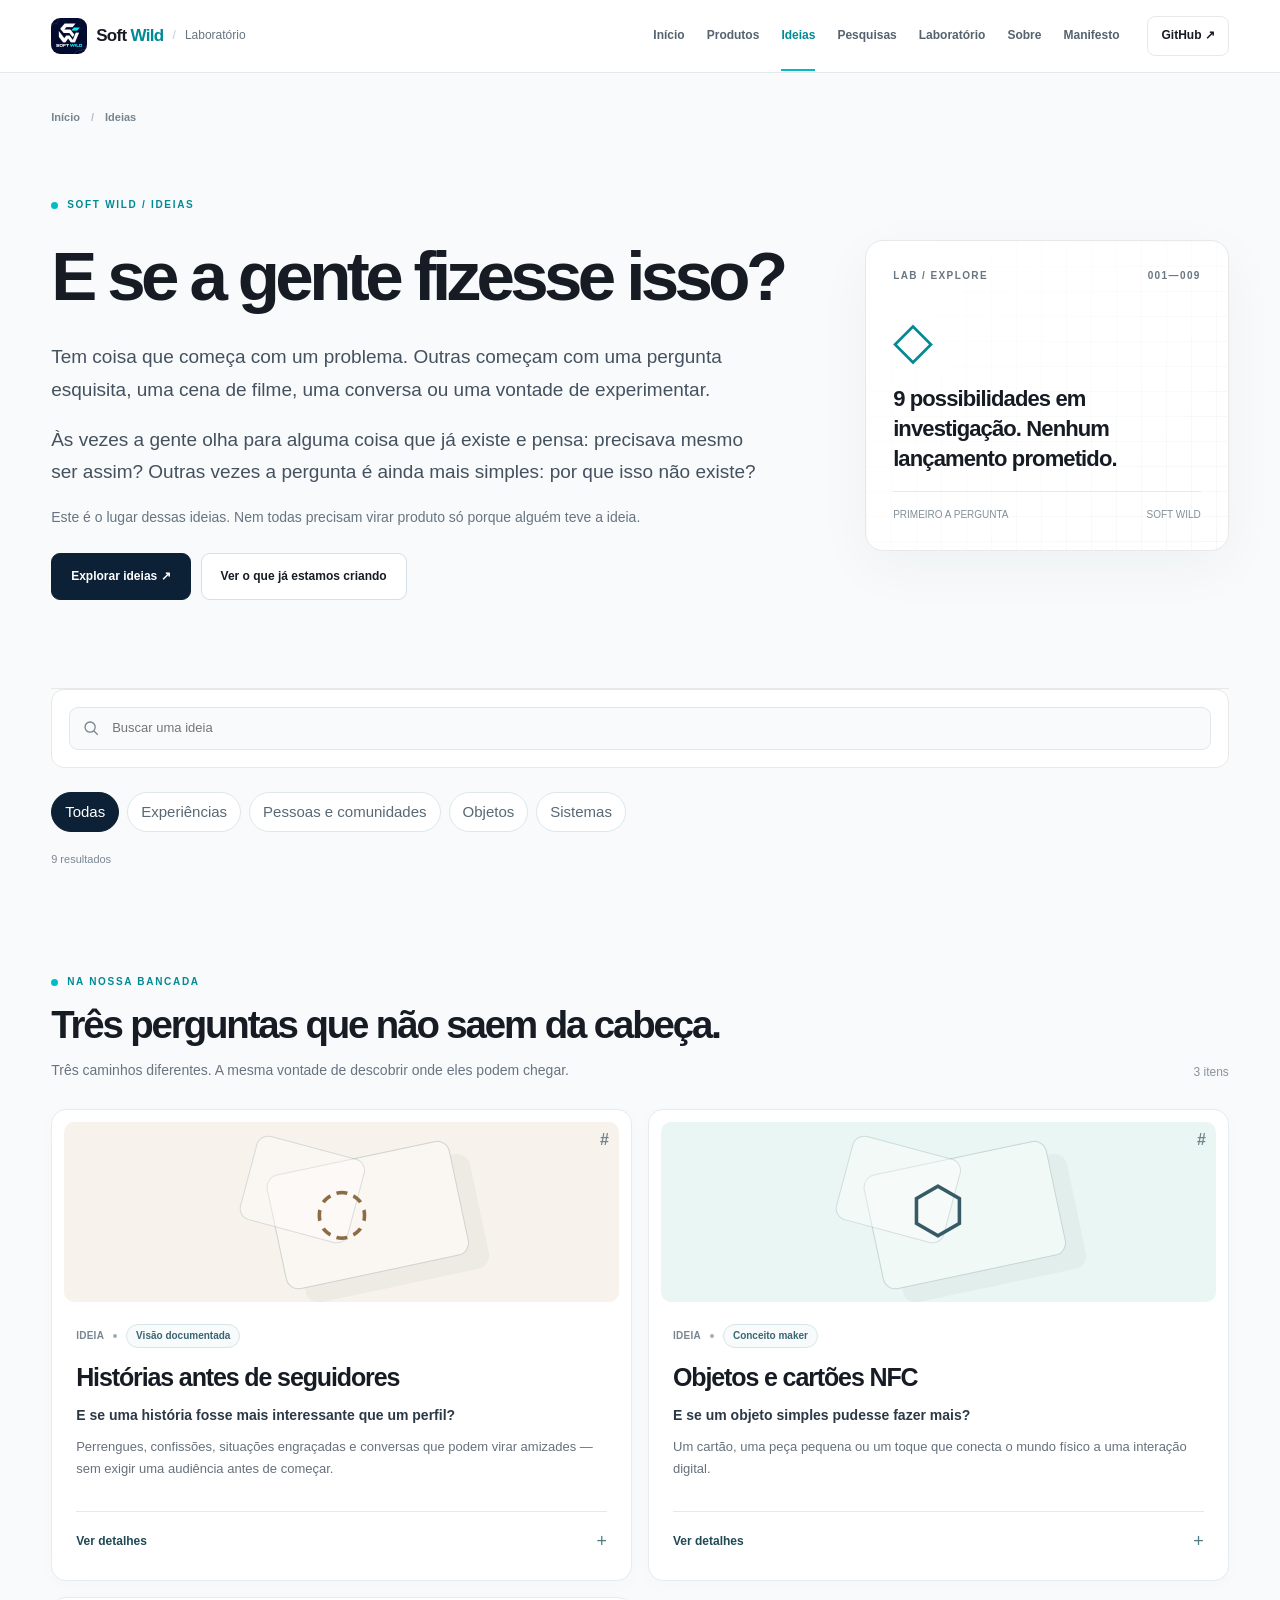
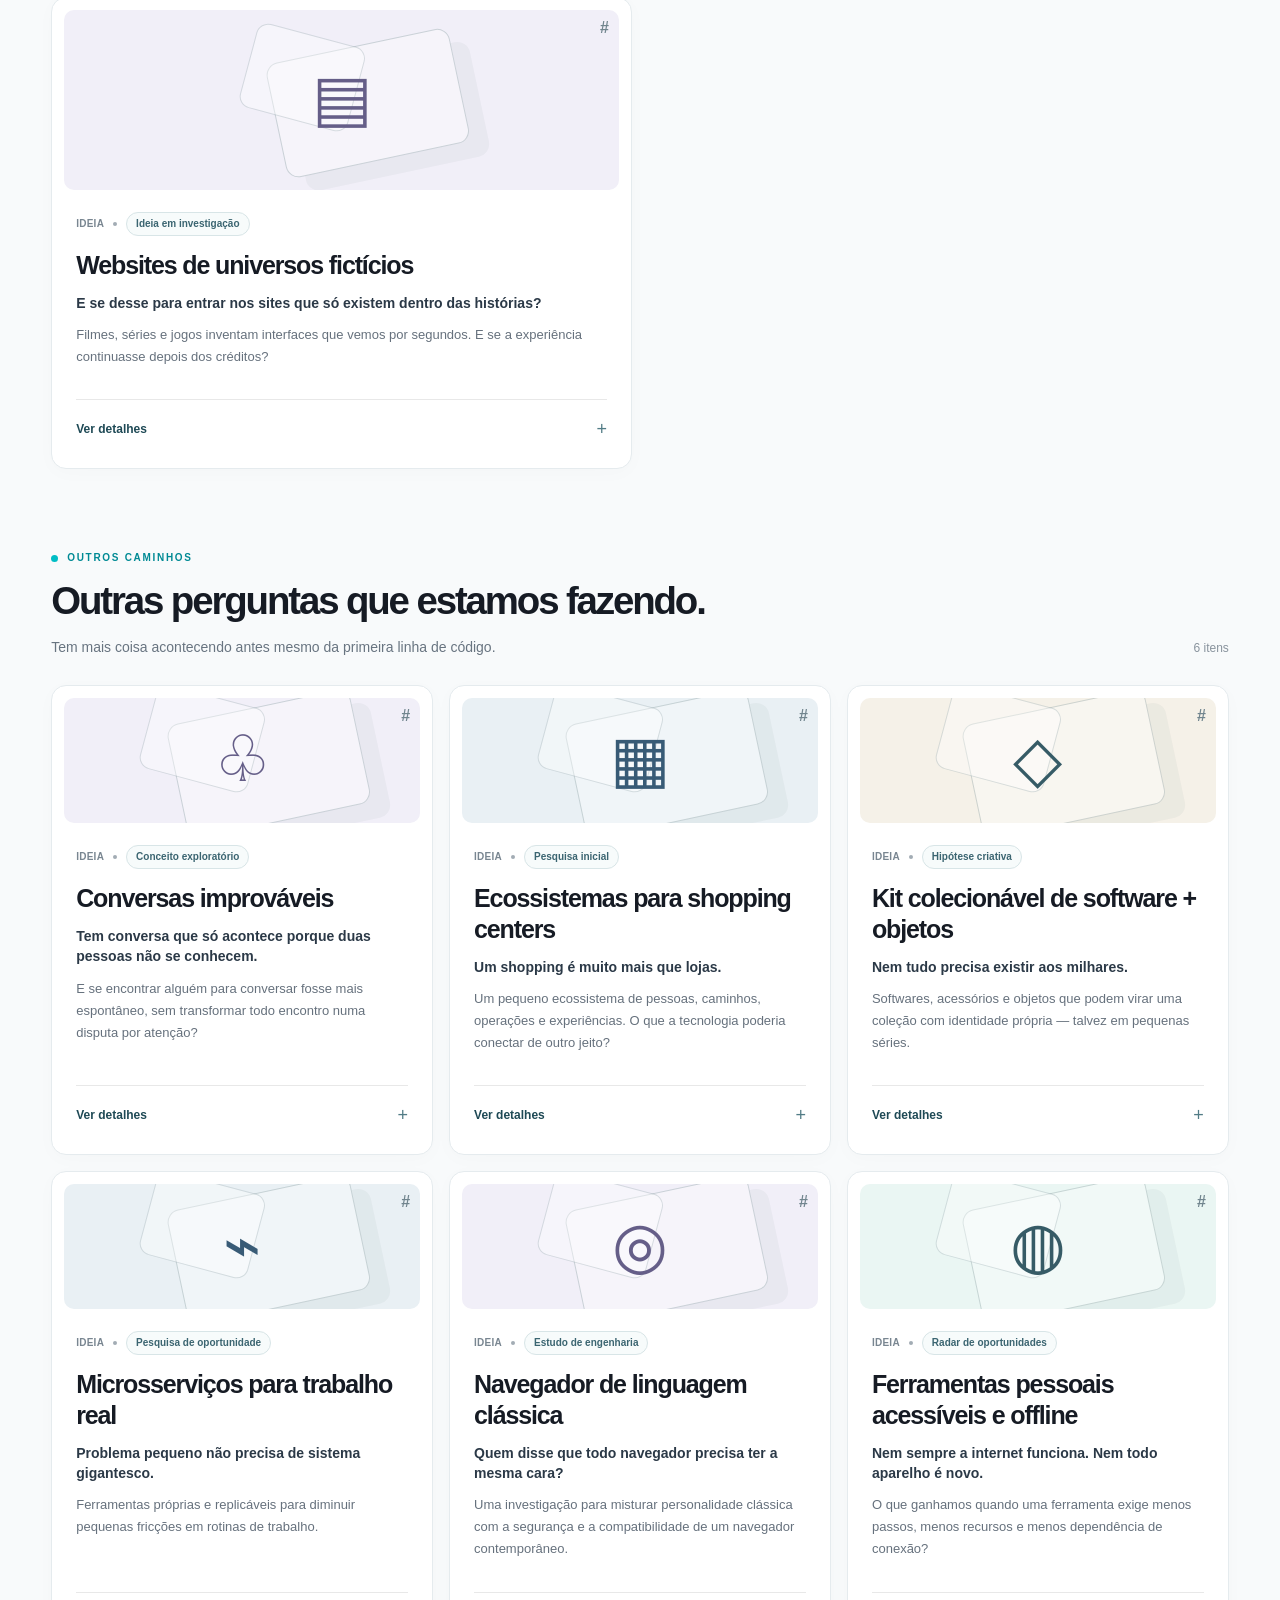
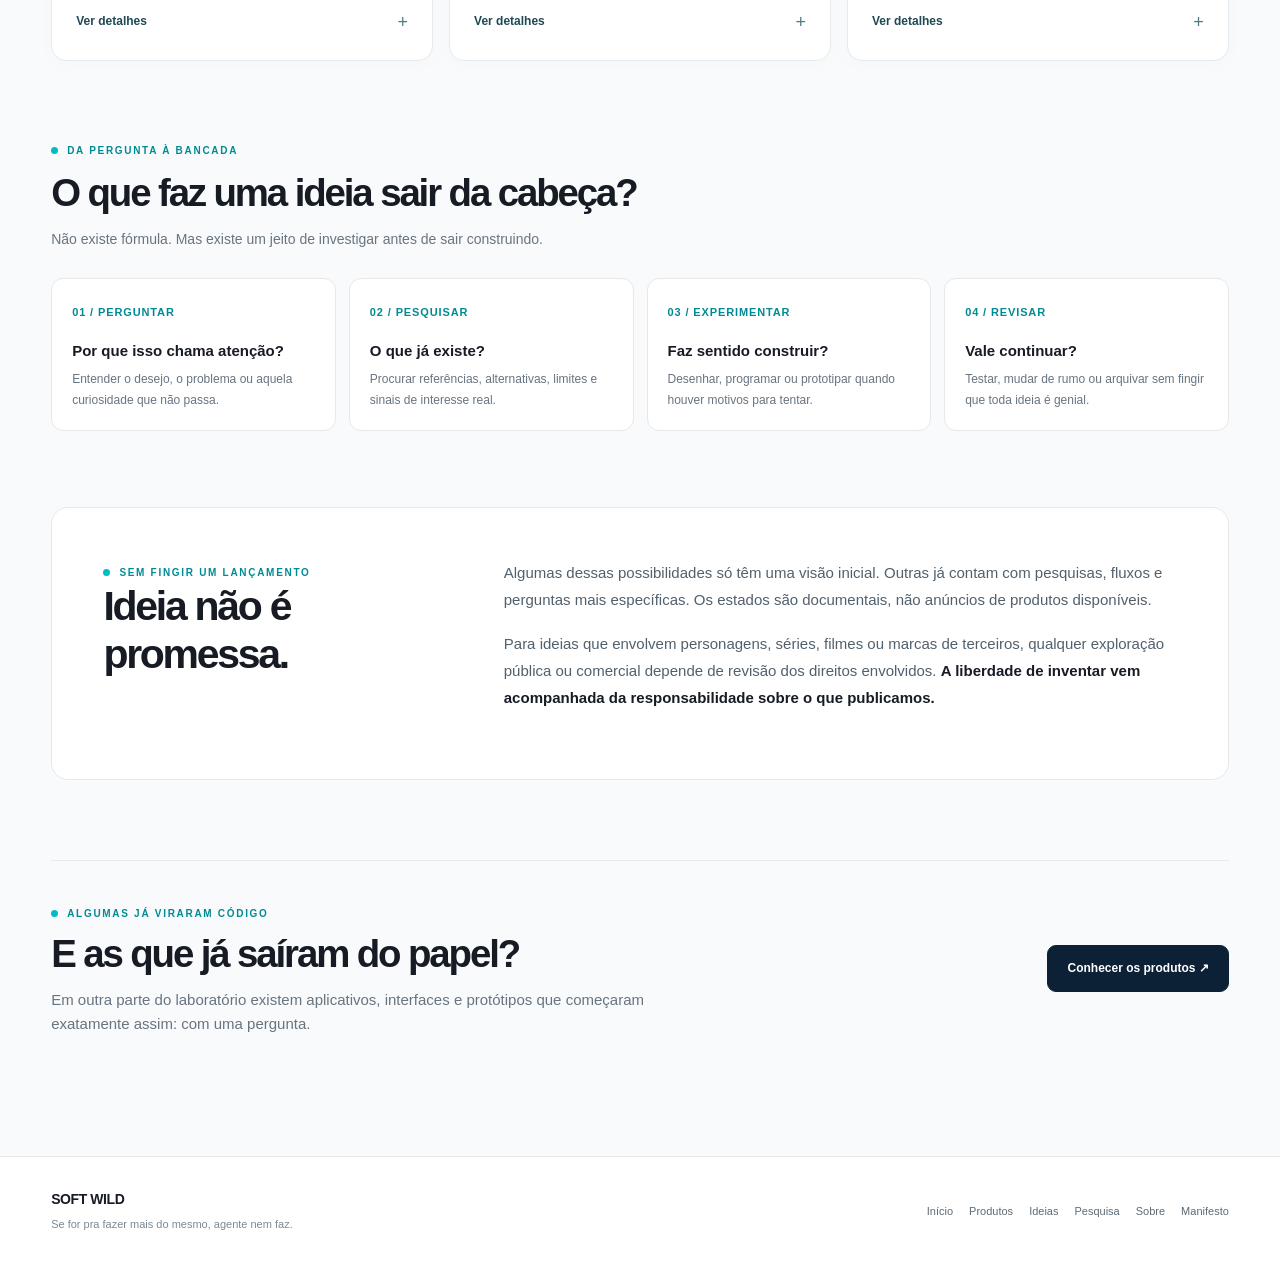
==== commit 3c88f92b: "nav(site): adicionar Sobre ao menu e rodapé da página interna" ====
--- a/docs/ideias/index.html
+++ b/docs/ideias/index.html
@@ -6,7 +6,7 @@
 <meta property="og:type" content="website"><meta property="og:title" content="Ideias e invenções em investigação — Soft Wild"><meta property="og:description" content="Explore as ideias da Soft Wild: experiências digitais, objetos, comunidades e invenções que ainda estamos investigando.">
 <link rel="icon" href="../assets/softwild-logo.webp" type="image/webp"><link rel="stylesheet" href="../portal.css?v=1"><script defer src="../portal.js?v=1"></script>
 </head><body class="sw-page"><a class="sw-skip" href="#conteudo">Pular para o conteúdo</a>
-<header class="sw-topbar"><div class="sw-topbar-inner"><a class="sw-brand" href="../" aria-label="Soft Wild — início"><img src="../assets/softwild-logo.webp" alt="" width="36" height="36"><span class="sw-brand-text">Soft <strong>Wild</strong></span><span class="sw-brand-mark">Laboratório</span></a><button class="sw-menu" type="button" aria-expanded="false" aria-controls="sw-navigation" data-sw-menu aria-label="Abrir menu"><span></span><span></span><span></span></button><nav class="sw-nav" id="sw-navigation" aria-label="Navegação principal" data-sw-nav><a href="../">Início</a><a href="../produtos/">Produtos</a><a href="../ideias/" aria-current="page">Ideias</a><a href="../pesquisas/">Pesquisas</a><a href="../#time">Laboratório</a><a href="../#manifesto">Manifesto</a></nav><a class="sw-github" href="https://github.com/softwildbr" target="_blank" rel="noopener noreferrer">GitHub ↗</a></div></header>
+<header class="sw-topbar"><div class="sw-topbar-inner"><a class="sw-brand" href="../" aria-label="Soft Wild — início"><img src="../assets/softwild-logo.webp" alt="" width="36" height="36"><span class="sw-brand-text">Soft <strong>Wild</strong></span><span class="sw-brand-mark">Laboratório</span></a><button class="sw-menu" type="button" aria-expanded="false" aria-controls="sw-navigation" data-sw-menu aria-label="Abrir menu"><span></span><span></span><span></span></button><nav class="sw-nav" id="sw-navigation" aria-label="Navegação principal" data-sw-nav><a href="../">Início</a><a href="../produtos/">Produtos</a><a href="../ideias/" aria-current="page">Ideias</a><a href="../pesquisas/">Pesquisas</a><a href="../laboratorio/">Laboratório</a><a href="../sobre/">Sobre</a><a href="../#manifesto">Manifesto</a></nav><a class="sw-github" href="https://github.com/softwildbr" target="_blank" rel="noopener noreferrer">GitHub ↗</a></div></header>
 <main class="sw-main sw-container" id="conteudo"><nav class="sw-breadcrumb" aria-label="Localização"><a href="../">Início</a><span class="sep" aria-hidden="true">/</span><span>Ideias</span></nav>
 <section class="sw-hero" aria-labelledby="sw-title"><div><span class="sw-eyebrow">SOFT WILD / IDEIAS</span><h1 id="sw-title">E se a gente fizesse isso?</h1><p class="sw-lead">Tem coisa que começa com um problema. Outras começam com uma pergunta esquisita, uma cena de filme, uma conversa ou uma vontade de experimentar.</p><p class="sw-lead">Às vezes a gente olha para alguma coisa que já existe e pensa: precisava mesmo ser assim? Outras vezes a pergunta é ainda mais simples: por que isso não existe?</p><p class="sw-second-lead">Este é o lugar dessas ideias. Nem todas precisam virar produto só porque alguém teve a ideia.</p><div class="sw-actions"><a class="sw-button" href="#catalogo">Explorar ideias ↗</a><a class="sw-button secondary" href="../produtos/">Ver o que já estamos criando</a></div></div><aside class="sw-hero-aside" aria-label="Sobre as ideias"><div class="sw-aside-top"><span>LAB / EXPLORE</span><span>001—009</span></div><div><span class="sw-aside-symbol" aria-hidden="true">◇</span><p class="sw-aside-main">9 possibilidades em investigação. Nenhum lançamento prometido.</p></div><div class="sw-aside-foot"><span>PRIMEIRO A PERGUNTA</span><span>SOFT WILD</span></div></aside></section>
 <div id="catalogo" data-sw-catalog><div class="sw-controls sw-js-only" aria-label="Ferramentas do catálogo"><label class="sw-search"><svg aria-hidden="true" width="18" height="18" viewBox="0 0 24 24" fill="none" stroke="currentColor" stroke-width="1.7"><circle cx="10.8" cy="10.8" r="6.8"/><path d="M16 16l5 5"/></svg><span class="sr-only">Buscar uma ideia</span><input type="search" data-sw-search autocomplete="off" placeholder="Buscar uma ideia"></label></div><div class="sw-chips sw-js-only" role="group" aria-label="Filtrar por assunto"><button class="sw-chip" type="button" data-sw-filter="todos" aria-pressed="true">Todas</button><button class="sw-chip" type="button" data-sw-filter="experiencias" aria-pressed="false">Experiências</button><button class="sw-chip" type="button" data-sw-filter="comunidades" aria-pressed="false">Pessoas e comunidades</button><button class="sw-chip" type="button" data-sw-filter="objetos" aria-pressed="false">Objetos</button><button class="sw-chip" type="button" data-sw-filter="sistemas" aria-pressed="false">Sistemas</button></div><p class="sw-results sw-js-only" aria-live="polite" aria-atomic="true" data-sw-results></p><section class="sw-section" data-sw-section aria-labelledby="ideias-featured-title"><div class="sw-section-heading"><div><span class="sw-eyebrow">NA NOSSA BANCADA</span><h2 id="ideias-featured-title">Três perguntas que não saem da cabeça.</h2><p class="sw-section-sub">Três caminhos diferentes. A mesma vontade de descobrir onde eles podem chegar.</p></div><span class="sw-count">3 itens</span></div><div class="sw-feature-grid"><article class="sw-card is-featured" id="historias-antes-de-seguidores" data-category="comunidades experiencias" data-phase="pesquisa" aria-labelledby="historias-antes-de-seguidores-title"><a class="sw-anchor" href="#historias-antes-de-seguidores" aria-label="Link direto para Histórias antes de seguidores">#</a><div class="sw-card-art" data-tone="warm" aria-hidden="true"><span class="sw-card-glyph">◌</span></div><div class="sw-card-content"><div class="sw-meta"><span>IDEIA</span><span class="sw-dot"></span><span class="sw-stage">Visão documentada</span></div><h3 id="historias-antes-de-seguidores-title">Histórias antes de seguidores</h3><p class="sw-question">E se uma história fosse mais interessante que um perfil?</p><p class="sw-description">Perrengues, confissões, situações engraçadas e conversas que podem virar amizades — sem exigir uma audiência antes de começar.</p><div class="sw-card-tail"><details class="sw-details"><summary aria-label="Ver ou fechar detalhes de Histórias antes de seguidores">Ver detalhes</summary><div class="sw-detail-body"><h4>O que estamos investigando / construindo</h4><p>A visão prioriza histórias verdadeiras, sociabilidade e conexões voluntárias. Regras contra abuso, exposição indevida e assédio são parte da investigação. Não há produto publicado.</p><h4>Situação documentada</h4><p class="sw-proof">Visão de produto documentada na pesquisa sobre relatos reais; nome/telas/features não finalizados</p></div></details></div></div></article>
@@ -22,4 +22,4 @@
 <section class="sw-section" aria-labelledby="processo-title"><div class="sw-section-heading"><div><span class="sw-eyebrow">DA PERGUNTA À BANCADA</span><h2 id="processo-title">O que faz uma ideia sair da cabeça?</h2><p class="sw-section-sub">Não existe fórmula. Mas existe um jeito de investigar antes de sair construindo.</p></div></div><div class="sw-steps"><div class="sw-step"><span class="num">01 / PERGUNTAR</span><h3>Por que isso chama atenção?</h3><p>Entender o desejo, o problema ou aquela curiosidade que não passa.</p></div><div class="sw-step"><span class="num">02 / PESQUISAR</span><h3>O que já existe?</h3><p>Procurar referências, alternativas, limites e sinais de interesse real.</p></div><div class="sw-step"><span class="num">03 / EXPERIMENTAR</span><h3>Faz sentido construir?</h3><p>Desenhar, programar ou prototipar quando houver motivos para tentar.</p></div><div class="sw-step"><span class="num">04 / REVISAR</span><h3>Vale continuar?</h3><p>Testar, mudar de rumo ou arquivar sem fingir que toda ideia é genial.</p></div></div></section>
 <section class="sw-section"><div class="sw-story"><div><span class="sw-eyebrow">SEM FINGIR UM LANÇAMENTO</span><h2>Ideia não é promessa.</h2></div><div><p>Algumas dessas possibilidades só têm uma visão inicial. Outras já contam com pesquisas, fluxos e perguntas mais específicas. Os estados são documentais, não anúncios de produtos disponíveis.</p><p>Para ideias que envolvem personagens, séries, filmes ou marcas de terceiros, qualquer exploração pública ou comercial depende de revisão dos direitos envolvidos. <strong>A liberdade de inventar vem acompanhada da responsabilidade sobre o que publicamos.</strong></p></div></div></section>
 <section class="sw-end" aria-labelledby="ideias-end-title"><div><span class="sw-eyebrow">ALGUMAS JÁ VIRARAM CÓDIGO</span><h2 id="ideias-end-title">E as que já saíram do papel?</h2><p>Em outra parte do laboratório existem aplicativos, interfaces e protótipos que começaram exatamente assim: com uma pergunta.</p></div><a href="../produtos/" class="sw-button">Conhecer os produtos ↗</a></section>
-</main><footer class="sw-footer"><div class="sw-container sw-footer-inner"><div><div class="sw-footer-brand">SOFT WILD</div><small>Se for pra fazer mais do mesmo, agente nem faz.</small></div><nav aria-label="Rodapé"><a href="../">Início</a><a href="../produtos/">Produtos</a><a href="../ideias/">Ideias</a><a href="../pesquisas/">Pesquisa</a><a href="../#manifesto">Manifesto</a></nav></div></footer></body></html>+</main><footer class="sw-footer"><div class="sw-container sw-footer-inner"><div><div class="sw-footer-brand">SOFT WILD</div><small>Se for pra fazer mais do mesmo, agente nem faz.</small></div><nav aria-label="Rodapé"><a href="../">Início</a><a href="../produtos/">Produtos</a><a href="../ideias/">Ideias</a><a href="../pesquisas/">Pesquisa</a><a href="../sobre/">Sobre</a><a href="../#manifesto">Manifesto</a></nav></div></footer></body></html>
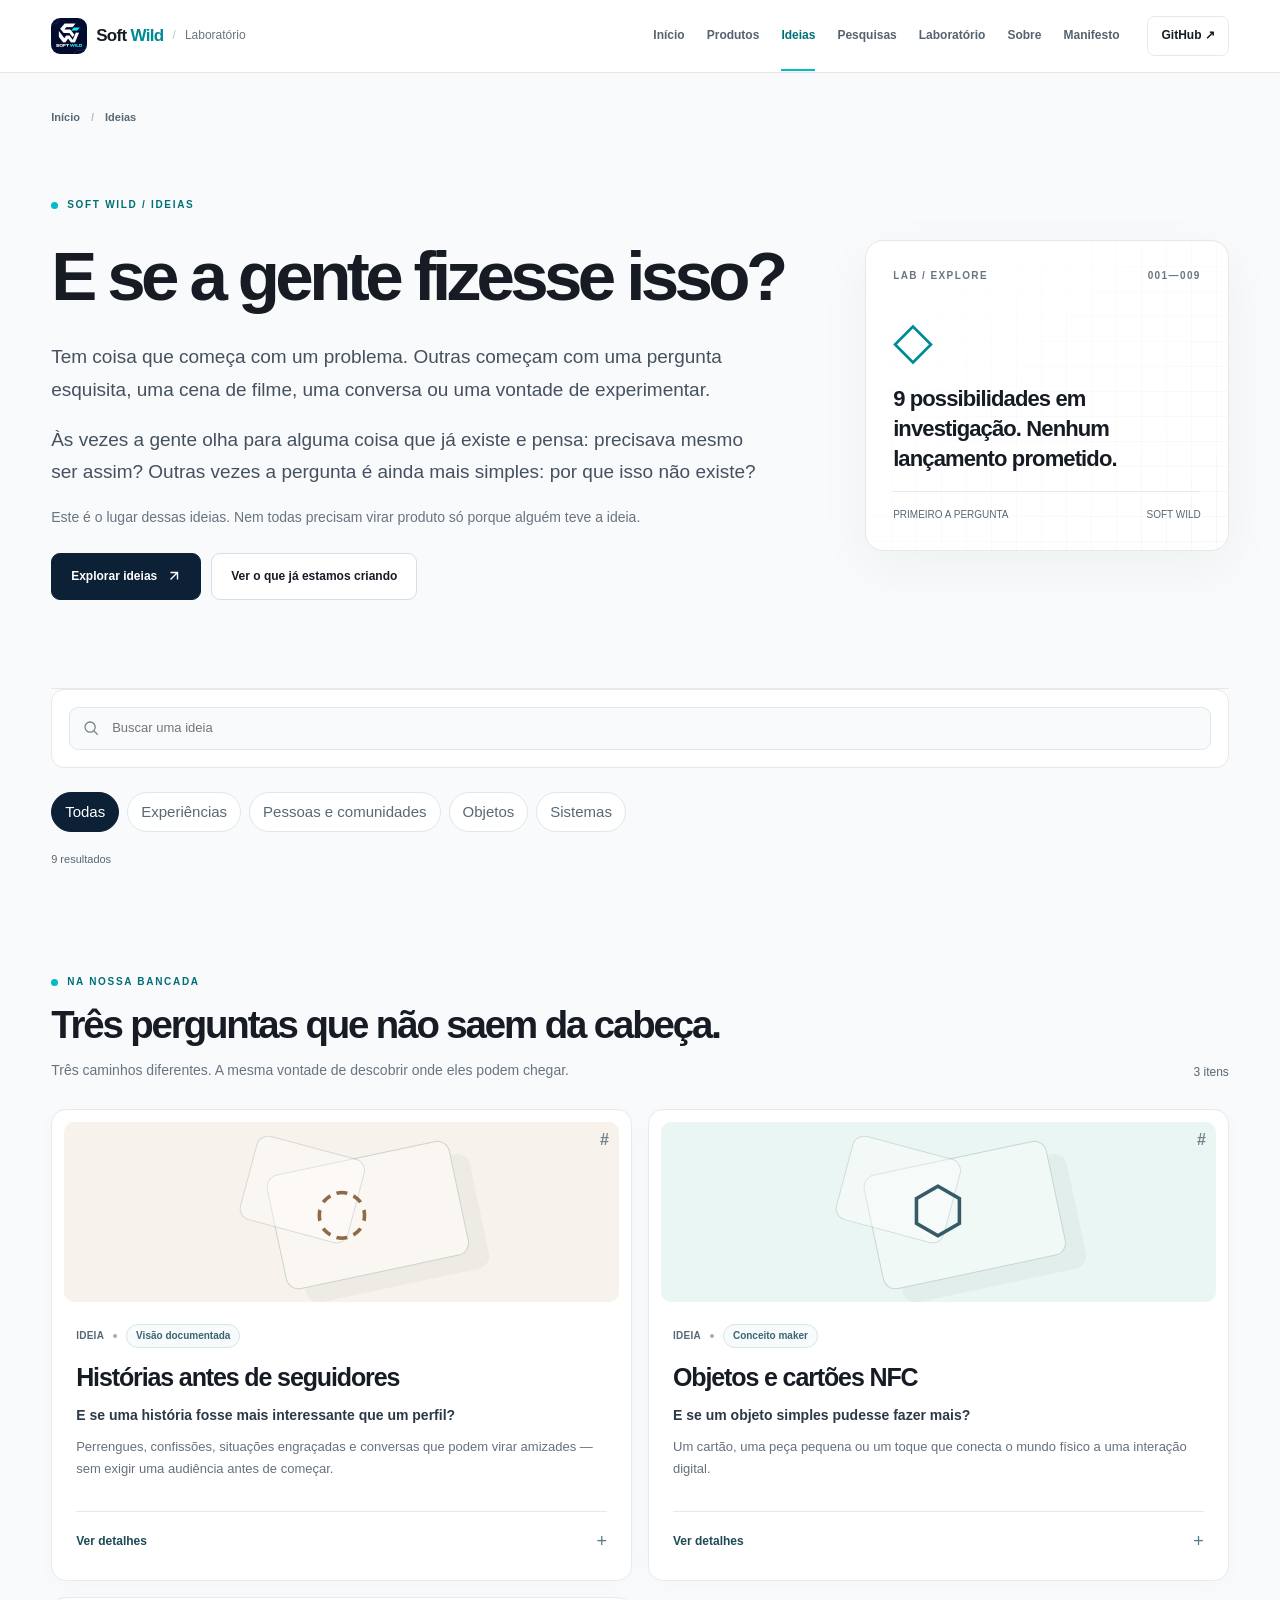
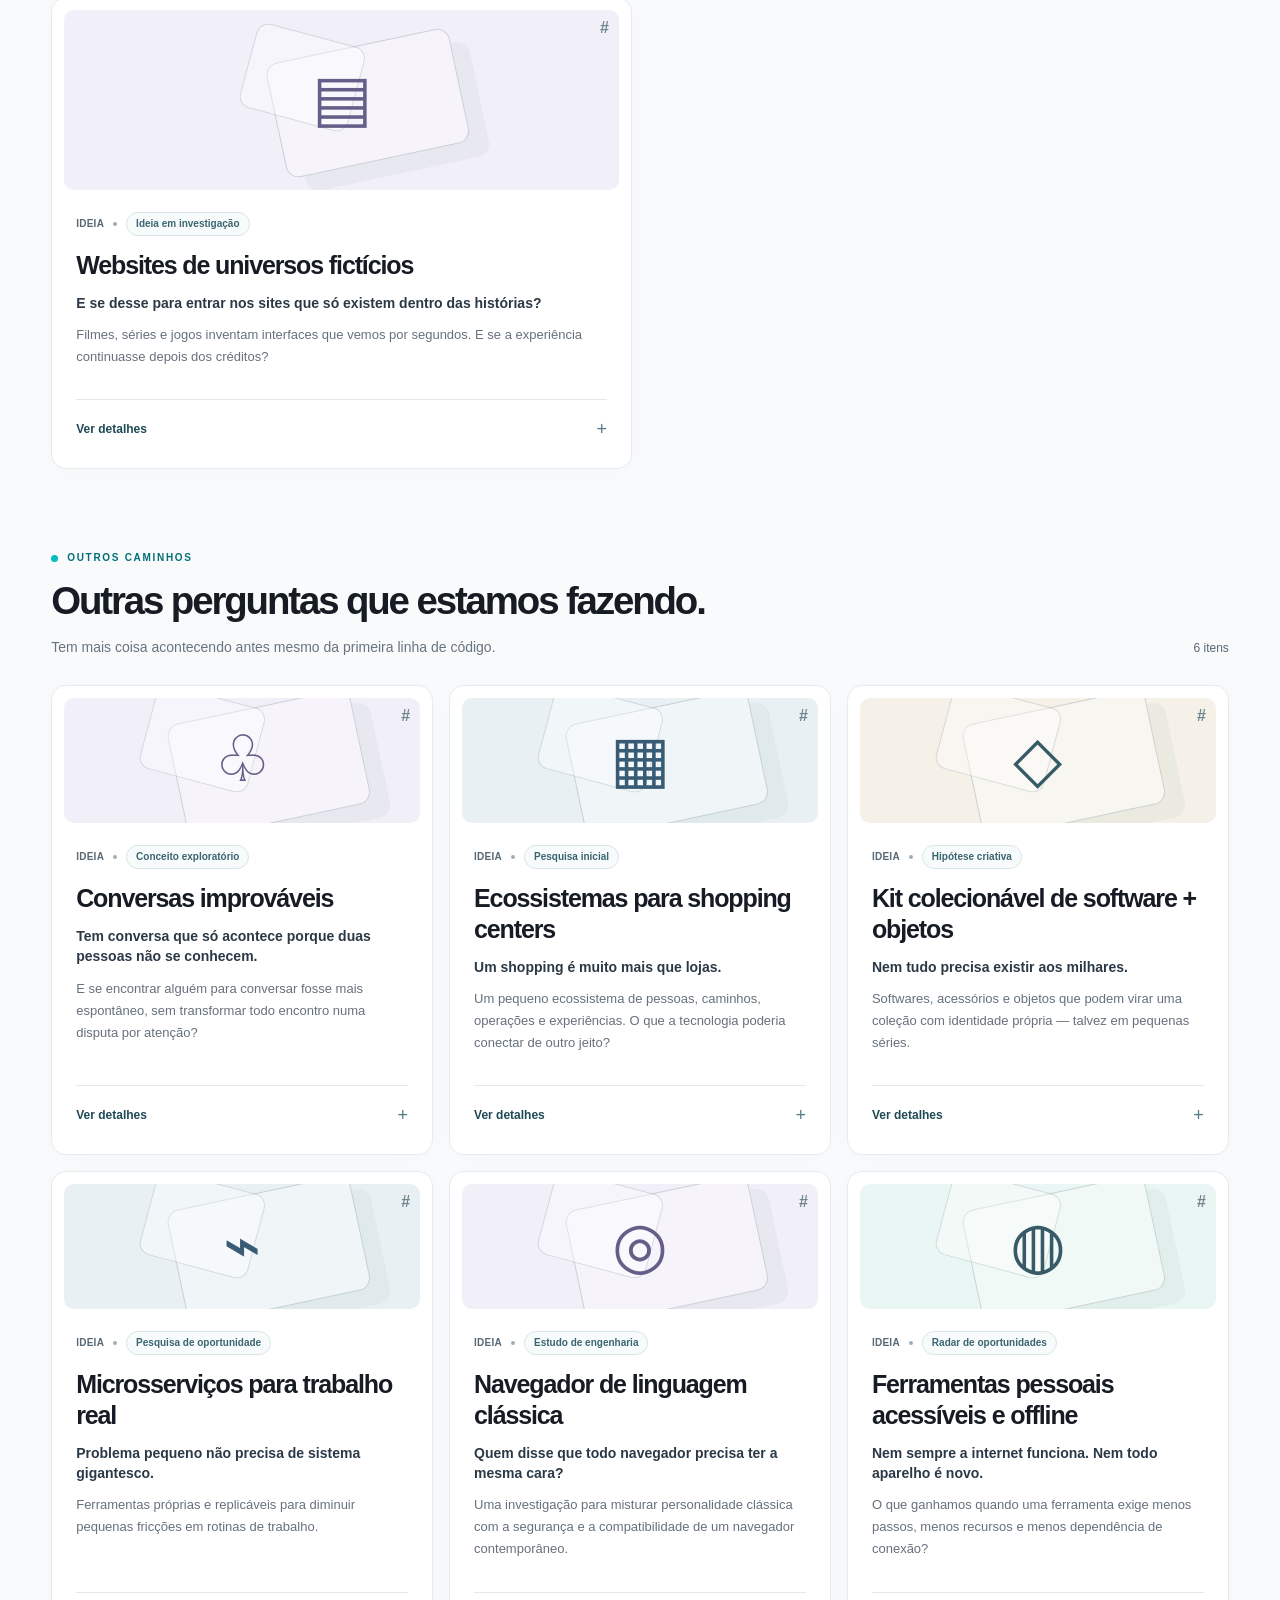
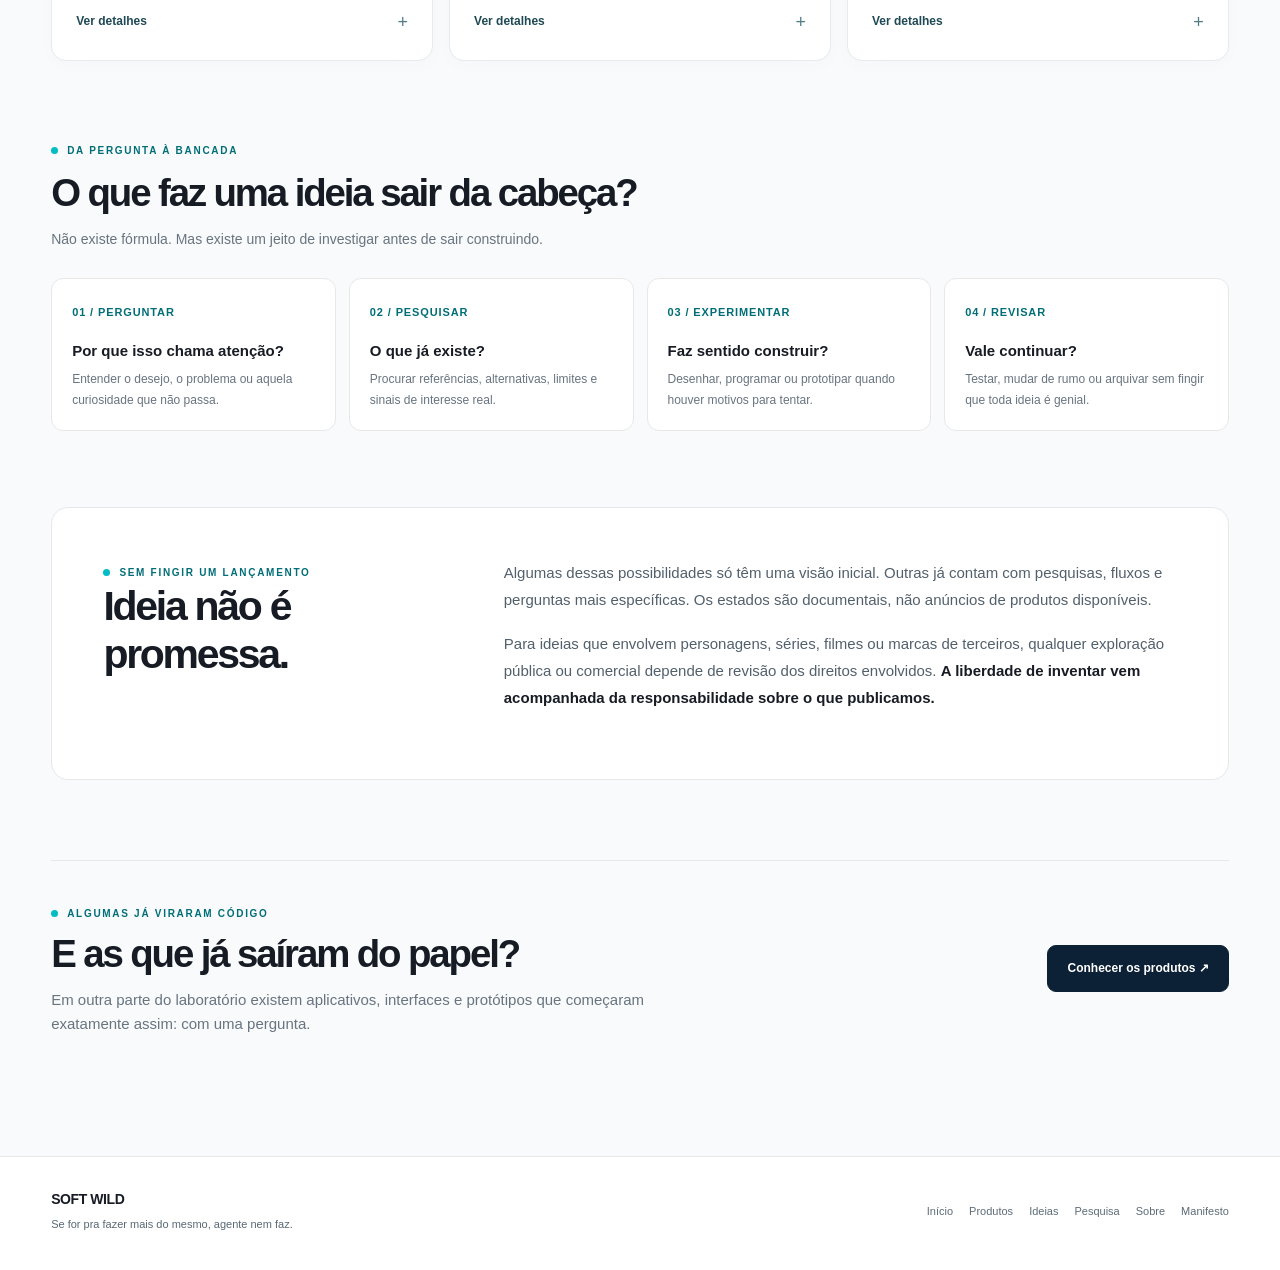
==== commit cff02018: "fix(site): corrigir leitura, foco do catálogo e estabilidade da Home" ====
--- a/docs/ideias/index.html
+++ b/docs/ideias/index.html
@@ -6,17 +6,17 @@
 <meta property="og:type" content="website"><meta property="og:title" content="Ideias e invenções em investigação — Soft Wild"><meta property="og:description" content="Explore as ideias da Soft Wild: experiências digitais, objetos, comunidades e invenções que ainda estamos investigando.">
 <link rel="icon" href="../assets/softwild-logo.webp" type="image/webp"><link rel="stylesheet" href="../portal.css?v=1"><script defer src="../portal.js?v=1"></script>
 </head><body class="sw-page"><a class="sw-skip" href="#conteudo">Pular para o conteúdo</a>
-<header class="sw-topbar"><div class="sw-topbar-inner"><a class="sw-brand" href="../" aria-label="Soft Wild — início"><img src="../assets/softwild-logo.webp" alt="" width="36" height="36"><span class="sw-brand-text">Soft <strong>Wild</strong></span><span class="sw-brand-mark">Laboratório</span></a><button class="sw-menu" type="button" aria-expanded="false" aria-controls="sw-navigation" data-sw-menu aria-label="Abrir menu"><span></span><span></span><span></span></button><nav class="sw-nav" id="sw-navigation" aria-label="Navegação principal" data-sw-nav><a href="../">Início</a><a href="../produtos/">Produtos</a><a href="../ideias/" aria-current="page">Ideias</a><a href="../pesquisas/">Pesquisas</a><a href="../laboratorio/">Laboratório</a><a href="../sobre/">Sobre</a><a href="../#manifesto">Manifesto</a></nav><a class="sw-github" href="https://github.com/softwildbr" target="_blank" rel="noopener noreferrer">GitHub ↗</a></div></header>
+<header class="sw-topbar"><div class="sw-topbar-inner"><a class="sw-brand" href="../"><img src="../assets/softwild-logo.webp" alt="" width="36" height="36"><span class="sw-brand-text">Soft <strong>Wild</strong></span><span class="sw-brand-mark">Laboratório</span></a><button class="sw-menu" type="button" aria-expanded="false" aria-controls="sw-navigation" data-sw-menu aria-label="Abrir menu"><span></span><span></span><span></span></button><nav class="sw-nav" id="sw-navigation" aria-label="Navegação principal" data-sw-nav><a href="../">Início</a><a href="../produtos/">Produtos</a><a href="../ideias/" aria-current="page">Ideias</a><a href="../pesquisas/">Pesquisas</a><a href="../laboratorio/">Laboratório</a><a href="../sobre/">Sobre</a><a href="../#manifesto">Manifesto</a></nav><a class="sw-github" href="https://github.com/softwildbr" target="_blank" rel="noopener noreferrer">GitHub ↗</a></div></header>
 <main class="sw-main sw-container" id="conteudo"><nav class="sw-breadcrumb" aria-label="Localização"><a href="../">Início</a><span class="sep" aria-hidden="true">/</span><span>Ideias</span></nav>
-<section class="sw-hero" aria-labelledby="sw-title"><div><span class="sw-eyebrow">SOFT WILD / IDEIAS</span><h1 id="sw-title">E se a gente fizesse isso?</h1><p class="sw-lead">Tem coisa que começa com um problema. Outras começam com uma pergunta esquisita, uma cena de filme, uma conversa ou uma vontade de experimentar.</p><p class="sw-lead">Às vezes a gente olha para alguma coisa que já existe e pensa: precisava mesmo ser assim? Outras vezes a pergunta é ainda mais simples: por que isso não existe?</p><p class="sw-second-lead">Este é o lugar dessas ideias. Nem todas precisam virar produto só porque alguém teve a ideia.</p><div class="sw-actions"><a class="sw-button" href="#catalogo">Explorar ideias ↗</a><a class="sw-button secondary" href="../produtos/">Ver o que já estamos criando</a></div></div><aside class="sw-hero-aside" aria-label="Sobre as ideias"><div class="sw-aside-top"><span>LAB / EXPLORE</span><span>001—009</span></div><div><span class="sw-aside-symbol" aria-hidden="true">◇</span><p class="sw-aside-main">9 possibilidades em investigação. Nenhum lançamento prometido.</p></div><div class="sw-aside-foot"><span>PRIMEIRO A PERGUNTA</span><span>SOFT WILD</span></div></aside></section>
-<div id="catalogo" data-sw-catalog><div class="sw-controls sw-js-only" aria-label="Ferramentas do catálogo"><label class="sw-search"><svg aria-hidden="true" width="18" height="18" viewBox="0 0 24 24" fill="none" stroke="currentColor" stroke-width="1.7"><circle cx="10.8" cy="10.8" r="6.8"/><path d="M16 16l5 5"/></svg><span class="sr-only">Buscar uma ideia</span><input type="search" data-sw-search autocomplete="off" placeholder="Buscar uma ideia"></label></div><div class="sw-chips sw-js-only" role="group" aria-label="Filtrar por assunto"><button class="sw-chip" type="button" data-sw-filter="todos" aria-pressed="true">Todas</button><button class="sw-chip" type="button" data-sw-filter="experiencias" aria-pressed="false">Experiências</button><button class="sw-chip" type="button" data-sw-filter="comunidades" aria-pressed="false">Pessoas e comunidades</button><button class="sw-chip" type="button" data-sw-filter="objetos" aria-pressed="false">Objetos</button><button class="sw-chip" type="button" data-sw-filter="sistemas" aria-pressed="false">Sistemas</button></div><p class="sw-results sw-js-only" aria-live="polite" aria-atomic="true" data-sw-results></p><section class="sw-section" data-sw-section aria-labelledby="ideias-featured-title"><div class="sw-section-heading"><div><span class="sw-eyebrow">NA NOSSA BANCADA</span><h2 id="ideias-featured-title">Três perguntas que não saem da cabeça.</h2><p class="sw-section-sub">Três caminhos diferentes. A mesma vontade de descobrir onde eles podem chegar.</p></div><span class="sw-count">3 itens</span></div><div class="sw-feature-grid"><article class="sw-card is-featured" id="historias-antes-de-seguidores" data-category="comunidades experiencias" data-phase="pesquisa" aria-labelledby="historias-antes-de-seguidores-title"><a class="sw-anchor" href="#historias-antes-de-seguidores" aria-label="Link direto para Histórias antes de seguidores">#</a><div class="sw-card-art" data-tone="warm" aria-hidden="true"><span class="sw-card-glyph">◌</span></div><div class="sw-card-content"><div class="sw-meta"><span>IDEIA</span><span class="sw-dot"></span><span class="sw-stage">Visão documentada</span></div><h3 id="historias-antes-de-seguidores-title">Histórias antes de seguidores</h3><p class="sw-question">E se uma história fosse mais interessante que um perfil?</p><p class="sw-description">Perrengues, confissões, situações engraçadas e conversas que podem virar amizades — sem exigir uma audiência antes de começar.</p><div class="sw-card-tail"><details class="sw-details"><summary aria-label="Ver ou fechar detalhes de Histórias antes de seguidores">Ver detalhes</summary><div class="sw-detail-body"><h4>O que estamos investigando / construindo</h4><p>A visão prioriza histórias verdadeiras, sociabilidade e conexões voluntárias. Regras contra abuso, exposição indevida e assédio são parte da investigação. Não há produto publicado.</p><h4>Situação documentada</h4><p class="sw-proof">Visão de produto documentada na pesquisa sobre relatos reais; nome/telas/features não finalizados</p></div></details></div></div></article>
-<article class="sw-card is-featured" id="objetos-nfc" data-category="objetos" data-phase="pesquisa" aria-labelledby="objetos-nfc-title"><a class="sw-anchor" href="#objetos-nfc" aria-label="Link direto para Objetos e cartões NFC">#</a><div class="sw-card-art" data-tone="mint" aria-hidden="true"><span class="sw-card-glyph">⬡</span></div><div class="sw-card-content"><div class="sw-meta"><span>IDEIA</span><span class="sw-dot"></span><span class="sw-stage">Conceito maker</span></div><h3 id="objetos-nfc-title">Objetos e cartões NFC</h3><p class="sw-question">E se um objeto simples pudesse fazer mais?</p><p class="sw-description">Um cartão, uma peça pequena ou um toque que conecta o mundo físico a uma interação digital.</p><div class="sw-card-tail"><details class="sw-details"><summary aria-label="Ver ou fechar detalhes de Objetos e cartões NFC">Ver detalhes</summary><div class="sw-detail-body"><h4>O que estamos investigando / construindo</h4><p>Investigamos objetos e cartões configuráveis para rotinas, mídia, acesso à informação e experiências. Compatibilidade, manutenção e utilidade real ainda precisam de comprovação.</p><h4>Situação documentada</h4><p class="sw-proof">Conceitos maker com testes necessários de usabilidade, compatibilidade e custos</p></div></details></div></div></article>
-<article class="sw-card is-featured" id="sites-universos-ficcionais" data-category="experiencias sistemas" data-phase="pesquisa" aria-labelledby="sites-universos-ficcionais-title"><a class="sw-anchor" href="#sites-universos-ficcionais" aria-label="Link direto para Websites de universos fictícios">#</a><div class="sw-card-art" data-tone="lilac" aria-hidden="true"><span class="sw-card-glyph">▤</span></div><div class="sw-card-content"><div class="sw-meta"><span>IDEIA</span><span class="sw-dot"></span><span class="sw-stage">Ideia em investigação</span></div><h3 id="sites-universos-ficcionais-title">Websites de universos fictícios</h3><p class="sw-question">E se desse para entrar nos sites que só existem dentro das histórias?</p><p class="sw-description">Filmes, séries e jogos inventam interfaces que vemos por segundos. E se a experiência continuasse depois dos créditos?</p><div class="sw-card-tail"><details class="sw-details"><summary aria-label="Ver ou fechar detalhes de Websites de universos fictícios">Ver detalhes</summary><div class="sw-detail-body"><h4>O que estamos investigando / construindo</h4><p>A Soft Wild investiga websites e experiências navegáveis de universos imaginários. O caminho autoral é criar mundos próprios; qualquer adaptação identificável de franquias, marcas e imagens de terceiros depende de direitos e eventual licenciamento. Ainda não existe site lançado ou modelo de monetização validado.</p><h4>Situação documentada</h4><p class="sw-proof">Ideia em investigação; sem site publicado, licença ou modelo comercial validado</p></div></details></div></div></article></div></section><section class="sw-section" data-sw-section aria-labelledby="ideias-other-title"><div class="sw-section-heading"><div><span class="sw-eyebrow">OUTROS CAMINHOS</span><h2 id="ideias-other-title">Outras perguntas que estamos fazendo.</h2><p class="sw-section-sub">Tem mais coisa acontecendo antes mesmo da primeira linha de código.</p></div><span class="sw-count">6 itens</span></div><div class="sw-grid"><article class="sw-card" id="conversas-improvaveis" data-category="comunidades experiencias" data-phase="pesquisa" aria-labelledby="conversas-improvaveis-title"><a class="sw-anchor" href="#conversas-improvaveis" aria-label="Link direto para Conversas improváveis">#</a><div class="sw-card-art" data-tone="lilac" aria-hidden="true"><span class="sw-card-glyph">♧</span></div><div class="sw-card-content"><div class="sw-meta"><span>IDEIA</span><span class="sw-dot"></span><span class="sw-stage">Conceito exploratório</span></div><h3 id="conversas-improvaveis-title">Conversas improváveis</h3><p class="sw-question">Tem conversa que só acontece porque duas pessoas não se conhecem.</p><p class="sw-description">E se encontrar alguém para conversar fosse mais espontâneo, sem transformar todo encontro numa disputa por atenção?</p><div class="sw-card-tail"><details class="sw-details"><summary aria-label="Ver ou fechar detalhes de Conversas improváveis">Ver detalhes</summary><div class="sw-detail-body"><h4>O que estamos investigando / construindo</h4><p>Estamos investigando formas de iniciar conversas entre desconhecidos. A surpresa só faz sentido com consentimento, privacidade, ferramentas de moderação e segurança. Não há uma plataforma ativa.</p><h4>Situação documentada</h4><p class="sw-proof">Conceito exploratório de serviço, pesquisa e primeiras telas em discussão; não afirmar plataforma ativa</p></div></details></div></div></article>
-<article class="sw-card" id="ecossistemas-shoppings" data-category="sistemas experiencias" data-phase="pesquisa" aria-labelledby="ecossistemas-shoppings-title"><a class="sw-anchor" href="#ecossistemas-shoppings" aria-label="Link direto para Ecossistemas para shopping centers">#</a><div class="sw-card-art" data-tone="navy" aria-hidden="true"><span class="sw-card-glyph">▦</span></div><div class="sw-card-content"><div class="sw-meta"><span>IDEIA</span><span class="sw-dot"></span><span class="sw-stage">Pesquisa inicial</span></div><h3 id="ecossistemas-shoppings-title">Ecossistemas para shopping centers</h3><p class="sw-question">Um shopping é muito mais que lojas.</p><p class="sw-description">Um pequeno ecossistema de pessoas, caminhos, operações e experiências. O que a tecnologia poderia conectar de outro jeito?</p><div class="sw-card-tail"><details class="sw-details"><summary aria-label="Ver ou fechar detalhes de Ecossistemas para shopping centers">Ver detalhes</summary><div class="sw-detail-body"><h4>O que estamos investigando / construindo</h4><p>A frente investiga visitantes, lojistas, administração, serviços e soluções digitais, físicas e híbridas. Busca produtos replicáveis, nunca um projeto sob encomenda. Nenhuma plataforma foi definida.</p><h4>Situação documentada</h4><p class="sw-proof">Etapa 1: dossiês e fornecedores na branch de pesquisa; nenhuma plataforma de shopping aprovada</p></div></details></div></div></article>
-<article class="sw-card" id="kits-colecionaveis" data-category="objetos experiencias" data-phase="pesquisa" aria-labelledby="kits-colecionaveis-title"><a class="sw-anchor" href="#kits-colecionaveis" aria-label="Link direto para Kit colecionável de software + objetos">#</a><div class="sw-card-art" data-tone="sand" aria-hidden="true"><span class="sw-card-glyph">◇</span></div><div class="sw-card-content"><div class="sw-meta"><span>IDEIA</span><span class="sw-dot"></span><span class="sw-stage">Hipótese criativa</span></div><h3 id="kits-colecionaveis-title">Kit colecionável de software + objetos</h3><p class="sw-question">Nem tudo precisa existir aos milhares.</p><p class="sw-description">Softwares, acessórios e objetos que podem virar uma coleção com identidade própria — talvez em pequenas séries.</p><div class="sw-card-tail"><details class="sw-details"><summary aria-label="Ver ou fechar detalhes de Kit colecionável de software + objetos">Ver detalhes</summary><div class="sw-detail-body"><h4>O que estamos investigando / construindo</h4><p>Kits físico-digitais são uma hipótese editorial e comercial. Não há estoque, preço, tiragem ou produto para encomenda. Edições limitadas só serão anunciadas quando existirem condições reais.</p><h4>Situação documentada</h4><p class="sw-proof">Hipótese comercial e criativa; sem estoque, tiragem ou preço aprovado</p></div></details></div></div></article>
-<article class="sw-card" id="microsservicos" data-category="sistemas" data-phase="pesquisa" aria-labelledby="microsservicos-title"><a class="sw-anchor" href="#microsservicos" aria-label="Link direto para Microsserviços para trabalho real">#</a><div class="sw-card-art" data-tone="navy" aria-hidden="true"><span class="sw-card-glyph">⌁</span></div><div class="sw-card-content"><div class="sw-meta"><span>IDEIA</span><span class="sw-dot"></span><span class="sw-stage">Pesquisa de oportunidade</span></div><h3 id="microsservicos-title">Microsserviços para trabalho real</h3><p class="sw-question">Problema pequeno não precisa de sistema gigantesco.</p><p class="sw-description">Ferramentas próprias e replicáveis para diminuir pequenas fricções em rotinas de trabalho.</p><div class="sw-card-tail"><details class="sw-details"><summary aria-label="Ver ou fechar detalhes de Microsserviços para trabalho real">Ver detalhes</summary><div class="sw-detail-body"><h4>O que estamos investigando / construindo</h4><p>Estamos estudando oportunidades como acompanhamento de tarefas e retornos de propostas. A proposta é criar produtos da Soft Wild que possam ser usados por muitos negócios, não desenvolver software sob encomenda.</p><h4>Situação documentada</h4><p class="sw-proof">Pesquisa de oportunidades B2B; escopo e viabilidade a validar</p></div></details></div></div></article>
-<article class="sw-card" id="navegador-classico" data-category="sistemas experiencias" data-phase="pesquisa" aria-labelledby="navegador-classico-title"><a class="sw-anchor" href="#navegador-classico" aria-label="Link direto para Navegador de linguagem clássica">#</a><div class="sw-card-art" data-tone="lilac" aria-hidden="true"><span class="sw-card-glyph">◎</span></div><div class="sw-card-content"><div class="sw-meta"><span>IDEIA</span><span class="sw-dot"></span><span class="sw-stage">Estudo de engenharia</span></div><h3 id="navegador-classico-title">Navegador de linguagem clássica</h3><p class="sw-question">Quem disse que todo navegador precisa ter a mesma cara?</p><p class="sw-description">Uma investigação para misturar personalidade clássica com a segurança e a compatibilidade de um navegador contemporâneo.</p><div class="sw-card-tail"><details class="sw-details"><summary aria-label="Ver ou fechar detalhes de Navegador de linguagem clássica">Ver detalhes</summary><div class="sw-detail-body"><h4>O que estamos investigando / construindo</h4><p>Projeto exploratório ligado ao universo da Suíte 98. Não há navegador distribuído e nenhuma promessa de substituir plataformas modernas.</p><h4>Situação documentada</h4><p class="sw-proof">Pesquisa de engenharia e design vinculada à Suíte 98; não afirmar software entregue</p></div></details></div></div></article>
-<article class="sw-card" id="ferramentas-offline" data-category="sistemas" data-phase="pesquisa" aria-labelledby="ferramentas-offline-title"><a class="sw-anchor" href="#ferramentas-offline" aria-label="Link direto para Ferramentas pessoais acessíveis e offline">#</a><div class="sw-card-art" data-tone="mint" aria-hidden="true"><span class="sw-card-glyph">◍</span></div><div class="sw-card-content"><div class="sw-meta"><span>IDEIA</span><span class="sw-dot"></span><span class="sw-stage">Radar de oportunidades</span></div><h3 id="ferramentas-offline-title">Ferramentas pessoais acessíveis e offline</h3><p class="sw-question">Nem sempre a internet funciona. Nem todo aparelho é novo.</p><p class="sw-description">O que ganhamos quando uma ferramenta exige menos passos, menos recursos e menos dependência de conexão?</p><div class="sw-card-tail"><details class="sw-details"><summary aria-label="Ver ou fechar detalhes de Ferramentas pessoais acessíveis e offline">Ver detalhes</summary><div class="sw-detail-body"><h4>O que estamos investigando / construindo</h4><p>O radar explora voz em português, organização, notificações e experiências mais acessíveis. Ainda não há aplicativo específico aprovado nessa frente.</p><h4>Situação documentada</h4><p class="sw-proof">Radar de oportunidades, não produto anunciado</p></div></details></div></div></article></div></section></div>
+<section class="sw-hero" aria-labelledby="sw-title"><div><span class="sw-eyebrow">SOFT WILD / IDEIAS</span><h1 id="sw-title">E se a gente fizesse isso?</h1><p class="sw-lead">Tem coisa que começa com um problema. Outras começam com uma pergunta esquisita, uma cena de filme, uma conversa ou uma vontade de experimentar.</p><p class="sw-lead">Às vezes a gente olha para alguma coisa que já existe e pensa: precisava mesmo ser assim? Outras vezes a pergunta é ainda mais simples: por que isso não existe?</p><p class="sw-second-lead">Este é o lugar dessas ideias. Nem todas precisam virar produto só porque alguém teve a ideia.</p><div class="sw-actions"><a class="sw-button" href="#catalogo">Explorar ideias <svg aria-hidden="true" width="14" height="14" viewBox="0 0 16 16" fill="none" stroke="currentColor" stroke-width="1.6"><path d="M4 12 12 4M4 4h8v8"/></svg></a><a class="sw-button secondary" href="../produtos/">Ver o que já estamos criando</a></div></div><div class="sw-hero-aside" role="group" aria-label="Sobre as ideias"><div class="sw-aside-top"><span>LAB / EXPLORE</span><span>001—009</span></div><div><span class="sw-aside-symbol" aria-hidden="true">◇</span><p class="sw-aside-main">9 possibilidades em investigação. Nenhum lançamento prometido.</p></div><div class="sw-aside-foot"><span>PRIMEIRO A PERGUNTA</span><span>SOFT WILD</span></div></div></section>
+<div id="catalogo" data-sw-catalog><div class="sw-controls sw-js-only" role="group" aria-label="Ferramentas do catálogo"><label class="sw-search"><svg aria-hidden="true" width="18" height="18" viewBox="0 0 24 24" fill="none" stroke="currentColor" stroke-width="1.7"><circle cx="10.8" cy="10.8" r="6.8"/><path d="M16 16l5 5"/></svg><span class="sr-only">Buscar uma ideia</span><input type="search" data-sw-search autocomplete="off" placeholder="Buscar uma ideia"></label></div><div class="sw-chips sw-js-only" role="group" aria-label="Filtrar por assunto"><button class="sw-chip" type="button" data-sw-filter="todos" aria-pressed="true">Todas</button><button class="sw-chip" type="button" data-sw-filter="experiencias" aria-pressed="false">Experiências</button><button class="sw-chip" type="button" data-sw-filter="comunidades" aria-pressed="false">Pessoas e comunidades</button><button class="sw-chip" type="button" data-sw-filter="objetos" aria-pressed="false">Objetos</button><button class="sw-chip" type="button" data-sw-filter="sistemas" aria-pressed="false">Sistemas</button></div><p class="sw-results sw-js-only" aria-live="polite" aria-atomic="true" data-sw-results></p><section class="sw-section" data-sw-section aria-labelledby="ideias-featured-title"><div class="sw-section-heading"><div><span class="sw-eyebrow">NA NOSSA BANCADA</span><h2 id="ideias-featured-title">Três perguntas que não saem da cabeça.</h2><p class="sw-section-sub">Três caminhos diferentes. A mesma vontade de descobrir onde eles podem chegar.</p></div><span class="sw-count">3 itens</span></div><div class="sw-feature-grid"><article class="sw-card is-featured" id="historias-antes-de-seguidores" data-category="comunidades experiencias" data-phase="pesquisa" aria-labelledby="historias-antes-de-seguidores-title"><a class="sw-anchor" href="#historias-antes-de-seguidores" aria-label="Link direto para Histórias antes de seguidores">#</a><div class="sw-card-art" data-tone="warm" aria-hidden="true"><span class="sw-card-glyph">◌</span></div><div class="sw-card-content"><div class="sw-meta"><span>IDEIA</span><span class="sw-dot"></span><span class="sw-stage">Visão documentada</span></div><h3 id="historias-antes-de-seguidores-title">Histórias antes de seguidores</h3><p class="sw-question">E se uma história fosse mais interessante que um perfil?</p><p class="sw-description">Perrengues, confissões, situações engraçadas e conversas que podem virar amizades — sem exigir uma audiência antes de começar.</p><div class="sw-card-tail"><details class="sw-details"><summary aria-label="Ver detalhes — Histórias antes de seguidores">Ver detalhes</summary><div class="sw-detail-body"><h4>O que estamos investigando / construindo</h4><p>A visão prioriza histórias verdadeiras, sociabilidade e conexões voluntárias. Regras contra abuso, exposição indevida e assédio são parte da investigação. Não há produto publicado.</p><h4>Situação documentada</h4><p class="sw-proof">Visão de produto documentada na pesquisa sobre relatos reais; nome/telas/features não finalizados</p></div></details></div></div></article>
+<article class="sw-card is-featured" id="objetos-nfc" data-category="objetos" data-phase="pesquisa" aria-labelledby="objetos-nfc-title"><a class="sw-anchor" href="#objetos-nfc" aria-label="Link direto para Objetos e cartões NFC">#</a><div class="sw-card-art" data-tone="mint" aria-hidden="true"><span class="sw-card-glyph">⬡</span></div><div class="sw-card-content"><div class="sw-meta"><span>IDEIA</span><span class="sw-dot"></span><span class="sw-stage">Conceito maker</span></div><h3 id="objetos-nfc-title">Objetos e cartões NFC</h3><p class="sw-question">E se um objeto simples pudesse fazer mais?</p><p class="sw-description">Um cartão, uma peça pequena ou um toque que conecta o mundo físico a uma interação digital.</p><div class="sw-card-tail"><details class="sw-details"><summary aria-label="Ver detalhes — Objetos e cartões NFC">Ver detalhes</summary><div class="sw-detail-body"><h4>O que estamos investigando / construindo</h4><p>Investigamos objetos e cartões configuráveis para rotinas, mídia, acesso à informação e experiências. Compatibilidade, manutenção e utilidade real ainda precisam de comprovação.</p><h4>Situação documentada</h4><p class="sw-proof">Conceitos maker com testes necessários de usabilidade, compatibilidade e custos</p></div></details></div></div></article>
+<article class="sw-card is-featured" id="sites-universos-ficcionais" data-category="experiencias sistemas" data-phase="pesquisa" aria-labelledby="sites-universos-ficcionais-title"><a class="sw-anchor" href="#sites-universos-ficcionais" aria-label="Link direto para Websites de universos fictícios">#</a><div class="sw-card-art" data-tone="lilac" aria-hidden="true"><span class="sw-card-glyph">▤</span></div><div class="sw-card-content"><div class="sw-meta"><span>IDEIA</span><span class="sw-dot"></span><span class="sw-stage">Ideia em investigação</span></div><h3 id="sites-universos-ficcionais-title">Websites de universos fictícios</h3><p class="sw-question">E se desse para entrar nos sites que só existem dentro das histórias?</p><p class="sw-description">Filmes, séries e jogos inventam interfaces que vemos por segundos. E se a experiência continuasse depois dos créditos?</p><div class="sw-card-tail"><details class="sw-details"><summary aria-label="Ver detalhes — Websites de universos fictícios">Ver detalhes</summary><div class="sw-detail-body"><h4>O que estamos investigando / construindo</h4><p>A Soft Wild investiga websites e experiências navegáveis de universos imaginários. O caminho autoral é criar mundos próprios; qualquer adaptação identificável de franquias, marcas e imagens de terceiros depende de direitos e eventual licenciamento. Ainda não existe site lançado ou modelo de monetização validado.</p><h4>Situação documentada</h4><p class="sw-proof">Ideia em investigação; sem site publicado, licença ou modelo comercial validado</p></div></details></div></div></article></div></section><section class="sw-section" data-sw-section aria-labelledby="ideias-other-title"><div class="sw-section-heading"><div><span class="sw-eyebrow">OUTROS CAMINHOS</span><h2 id="ideias-other-title">Outras perguntas que estamos fazendo.</h2><p class="sw-section-sub">Tem mais coisa acontecendo antes mesmo da primeira linha de código.</p></div><span class="sw-count">6 itens</span></div><div class="sw-grid"><article class="sw-card" id="conversas-improvaveis" data-category="comunidades experiencias" data-phase="pesquisa" aria-labelledby="conversas-improvaveis-title"><a class="sw-anchor" href="#conversas-improvaveis" aria-label="Link direto para Conversas improváveis">#</a><div class="sw-card-art" data-tone="lilac" aria-hidden="true"><span class="sw-card-glyph">♧</span></div><div class="sw-card-content"><div class="sw-meta"><span>IDEIA</span><span class="sw-dot"></span><span class="sw-stage">Conceito exploratório</span></div><h3 id="conversas-improvaveis-title">Conversas improváveis</h3><p class="sw-question">Tem conversa que só acontece porque duas pessoas não se conhecem.</p><p class="sw-description">E se encontrar alguém para conversar fosse mais espontâneo, sem transformar todo encontro numa disputa por atenção?</p><div class="sw-card-tail"><details class="sw-details"><summary aria-label="Ver detalhes — Conversas improváveis">Ver detalhes</summary><div class="sw-detail-body"><h4>O que estamos investigando / construindo</h4><p>Estamos investigando formas de iniciar conversas entre desconhecidos. A surpresa só faz sentido com consentimento, privacidade, ferramentas de moderação e segurança. Não há uma plataforma ativa.</p><h4>Situação documentada</h4><p class="sw-proof">Conceito exploratório de serviço, pesquisa e primeiras telas em discussão; não afirmar plataforma ativa</p></div></details></div></div></article>
+<article class="sw-card" id="ecossistemas-shoppings" data-category="sistemas experiencias" data-phase="pesquisa" aria-labelledby="ecossistemas-shoppings-title"><a class="sw-anchor" href="#ecossistemas-shoppings" aria-label="Link direto para Ecossistemas para shopping centers">#</a><div class="sw-card-art" data-tone="navy" aria-hidden="true"><span class="sw-card-glyph">▦</span></div><div class="sw-card-content"><div class="sw-meta"><span>IDEIA</span><span class="sw-dot"></span><span class="sw-stage">Pesquisa inicial</span></div><h3 id="ecossistemas-shoppings-title">Ecossistemas para shopping centers</h3><p class="sw-question">Um shopping é muito mais que lojas.</p><p class="sw-description">Um pequeno ecossistema de pessoas, caminhos, operações e experiências. O que a tecnologia poderia conectar de outro jeito?</p><div class="sw-card-tail"><details class="sw-details"><summary aria-label="Ver detalhes — Ecossistemas para shopping centers">Ver detalhes</summary><div class="sw-detail-body"><h4>O que estamos investigando / construindo</h4><p>A frente investiga visitantes, lojistas, administração, serviços e soluções digitais, físicas e híbridas. Busca produtos replicáveis, nunca um projeto sob encomenda. Nenhuma plataforma foi definida.</p><h4>Situação documentada</h4><p class="sw-proof">Etapa 1: dossiês e fornecedores na branch de pesquisa; nenhuma plataforma de shopping aprovada</p></div></details></div></div></article>
+<article class="sw-card" id="kits-colecionaveis" data-category="objetos experiencias" data-phase="pesquisa" aria-labelledby="kits-colecionaveis-title"><a class="sw-anchor" href="#kits-colecionaveis" aria-label="Link direto para Kit colecionável de software + objetos">#</a><div class="sw-card-art" data-tone="sand" aria-hidden="true"><span class="sw-card-glyph">◇</span></div><div class="sw-card-content"><div class="sw-meta"><span>IDEIA</span><span class="sw-dot"></span><span class="sw-stage">Hipótese criativa</span></div><h3 id="kits-colecionaveis-title">Kit colecionável de software + objetos</h3><p class="sw-question">Nem tudo precisa existir aos milhares.</p><p class="sw-description">Softwares, acessórios e objetos que podem virar uma coleção com identidade própria — talvez em pequenas séries.</p><div class="sw-card-tail"><details class="sw-details"><summary aria-label="Ver detalhes — Kit colecionável de software + objetos">Ver detalhes</summary><div class="sw-detail-body"><h4>O que estamos investigando / construindo</h4><p>Kits físico-digitais são uma hipótese editorial e comercial. Não há estoque, preço, tiragem ou produto para encomenda. Edições limitadas só serão anunciadas quando existirem condições reais.</p><h4>Situação documentada</h4><p class="sw-proof">Hipótese comercial e criativa; sem estoque, tiragem ou preço aprovado</p></div></details></div></div></article>
+<article class="sw-card" id="microsservicos" data-category="sistemas" data-phase="pesquisa" aria-labelledby="microsservicos-title"><a class="sw-anchor" href="#microsservicos" aria-label="Link direto para Microsserviços para trabalho real">#</a><div class="sw-card-art" data-tone="navy" aria-hidden="true"><span class="sw-card-glyph">⌁</span></div><div class="sw-card-content"><div class="sw-meta"><span>IDEIA</span><span class="sw-dot"></span><span class="sw-stage">Pesquisa de oportunidade</span></div><h3 id="microsservicos-title">Microsserviços para trabalho real</h3><p class="sw-question">Problema pequeno não precisa de sistema gigantesco.</p><p class="sw-description">Ferramentas próprias e replicáveis para diminuir pequenas fricções em rotinas de trabalho.</p><div class="sw-card-tail"><details class="sw-details"><summary aria-label="Ver detalhes — Microsserviços para trabalho real">Ver detalhes</summary><div class="sw-detail-body"><h4>O que estamos investigando / construindo</h4><p>Estamos estudando oportunidades como acompanhamento de tarefas e retornos de propostas. A proposta é criar produtos da Soft Wild que possam ser usados por muitos negócios, não desenvolver software sob encomenda.</p><h4>Situação documentada</h4><p class="sw-proof">Pesquisa de oportunidades B2B; escopo e viabilidade a validar</p></div></details></div></div></article>
+<article class="sw-card" id="navegador-classico" data-category="sistemas experiencias" data-phase="pesquisa" aria-labelledby="navegador-classico-title"><a class="sw-anchor" href="#navegador-classico" aria-label="Link direto para Navegador de linguagem clássica">#</a><div class="sw-card-art" data-tone="lilac" aria-hidden="true"><span class="sw-card-glyph">◎</span></div><div class="sw-card-content"><div class="sw-meta"><span>IDEIA</span><span class="sw-dot"></span><span class="sw-stage">Estudo de engenharia</span></div><h3 id="navegador-classico-title">Navegador de linguagem clássica</h3><p class="sw-question">Quem disse que todo navegador precisa ter a mesma cara?</p><p class="sw-description">Uma investigação para misturar personalidade clássica com a segurança e a compatibilidade de um navegador contemporâneo.</p><div class="sw-card-tail"><details class="sw-details"><summary aria-label="Ver detalhes — Navegador de linguagem clássica">Ver detalhes</summary><div class="sw-detail-body"><h4>O que estamos investigando / construindo</h4><p>Projeto exploratório ligado ao universo da Suíte 98. Não há navegador distribuído e nenhuma promessa de substituir plataformas modernas.</p><h4>Situação documentada</h4><p class="sw-proof">Pesquisa de engenharia e design vinculada à Suíte 98; não afirmar software entregue</p></div></details></div></div></article>
+<article class="sw-card" id="ferramentas-offline" data-category="sistemas" data-phase="pesquisa" aria-labelledby="ferramentas-offline-title"><a class="sw-anchor" href="#ferramentas-offline" aria-label="Link direto para Ferramentas pessoais acessíveis e offline">#</a><div class="sw-card-art" data-tone="mint" aria-hidden="true"><span class="sw-card-glyph">◍</span></div><div class="sw-card-content"><div class="sw-meta"><span>IDEIA</span><span class="sw-dot"></span><span class="sw-stage">Radar de oportunidades</span></div><h3 id="ferramentas-offline-title">Ferramentas pessoais acessíveis e offline</h3><p class="sw-question">Nem sempre a internet funciona. Nem todo aparelho é novo.</p><p class="sw-description">O que ganhamos quando uma ferramenta exige menos passos, menos recursos e menos dependência de conexão?</p><div class="sw-card-tail"><details class="sw-details"><summary aria-label="Ver detalhes — Ferramentas pessoais acessíveis e offline">Ver detalhes</summary><div class="sw-detail-body"><h4>O que estamos investigando / construindo</h4><p>O radar explora voz em português, organização, notificações e experiências mais acessíveis. Ainda não há aplicativo específico aprovado nessa frente.</p><h4>Situação documentada</h4><p class="sw-proof">Radar de oportunidades, não produto anunciado</p></div></details></div></div></article></div></section></div>
 <div class="sw-empty sw-js-only" data-sw-empty hidden><strong>Nenhuma ideia encontrada com esses filtros.</strong><p>Experimente outra palavra ou categoria.</p><button class="sw-clear" type="button" data-sw-clear>Limpar filtros</button></div>
 <noscript><p class="sw-results">Todas as ideias continuam acessíveis. Ative JavaScript para usar a busca e os filtros.</p></noscript>
 <section class="sw-section" aria-labelledby="processo-title"><div class="sw-section-heading"><div><span class="sw-eyebrow">DA PERGUNTA À BANCADA</span><h2 id="processo-title">O que faz uma ideia sair da cabeça?</h2><p class="sw-section-sub">Não existe fórmula. Mas existe um jeito de investigar antes de sair construindo.</p></div></div><div class="sw-steps"><div class="sw-step"><span class="num">01 / PERGUNTAR</span><h3>Por que isso chama atenção?</h3><p>Entender o desejo, o problema ou aquela curiosidade que não passa.</p></div><div class="sw-step"><span class="num">02 / PESQUISAR</span><h3>O que já existe?</h3><p>Procurar referências, alternativas, limites e sinais de interesse real.</p></div><div class="sw-step"><span class="num">03 / EXPERIMENTAR</span><h3>Faz sentido construir?</h3><p>Desenhar, programar ou prototipar quando houver motivos para tentar.</p></div><div class="sw-step"><span class="num">04 / REVISAR</span><h3>Vale continuar?</h3><p>Testar, mudar de rumo ou arquivar sem fingir que toda ideia é genial.</p></div></div></section>
--- a/docs/portal.css
+++ b/docs/portal.css
@@ -1,5 +1,5 @@
 /* Soft Wild / Portal — páginas internas. A home e seus arquivos permanecem intactos. */
-:root{--sw-canvas:#f8fafb;--sw-paper:#ffffff;--sw-ink:#161b24;--sw-muted:#687480;--sw-line:#e8e8e8;--sw-cyan:#00bdc5;--sw-cyan-dark:#008a94;--sw-navy:#0c2036;--sw-soft:#e6f8f9;--sw-font:Inter,-apple-system,BlinkMacSystemFont,"Segoe UI",Roboto,"Helvetica Neue",Arial,sans-serif}
+:root{--sw-canvas:#f8fafb;--sw-paper:#ffffff;--sw-ink:#161b24;--sw-muted-ink:#586874;--sw-teal-ink:#006e77;--sw-muted:#687480;--sw-line:#e8e8e8;--sw-cyan:#00bdc5;--sw-cyan-dark:#008a94;--sw-navy:#0c2036;--sw-soft:#e6f8f9;--sw-font:Inter,-apple-system,BlinkMacSystemFont,"Segoe UI",Roboto,"Helvetica Neue",Arial,sans-serif}
 *{box-sizing:border-box}
 html{scroll-behavior:smooth;scroll-padding-top:100px}
 body.sw-page{margin:0;background:var(--sw-canvas);color:var(--sw-ink);font:400 15px/1.6 var(--sw-font);-webkit-font-smoothing:antialiased}
@@ -21,7 +21,7 @@
 .sw-brand-mark::before{content:"/";color:#bec8ce}
 .sw-nav{display:flex;align-items:center;gap:22px;margin-left:auto}
 .sw-nav a{font-size:12px;font-weight:640;color:#56636f;white-space:nowrap;transition:color .15s}
-.sw-nav a:hover,.sw-nav a[aria-current="page"]{color:var(--sw-cyan-dark)}
+.sw-nav a:hover,.sw-nav a[aria-current="page"]{color:var(--sw-teal-ink)}
 .sw-nav a[aria-current="page"]{position:relative}
 .sw-nav a[aria-current="page"]::after{content:"";position:absolute;left:0;right:0;bottom:-25px;height:2px;background:var(--sw-cyan)}
 .sw-github{border:1px solid var(--sw-line);padding:9px 13px;border-radius:8px;font-size:12px;font-weight:700;white-space:nowrap}
@@ -30,11 +30,11 @@
 .sw-menu span{width:19px;height:2px;background:var(--sw-navy);border-radius:2px}
 .sw-container{width:min(100%,1450px);margin:auto;padding:0 clamp(22px,4vw,55px)}
 .sw-main{padding-bottom:30px}
-.sw-breadcrumb{display:flex;gap:11px;align-items:center;margin-top:36px;color:#78848d;font-size:11px;font-weight:650}
-.sw-breadcrumb a:hover{color:var(--sw-cyan-dark)}
+.sw-breadcrumb{display:flex;gap:11px;align-items:center;margin-top:36px;color:var(--sw-muted-ink);font-size:11px;font-weight:650}
+.sw-breadcrumb a:hover{color:var(--sw-teal-ink)}
 .sw-breadcrumb .sep{color:#b7bfc6}
 .sw-hero{padding:65px 0 88px;display:grid;grid-template-columns:minmax(0,1.5fr) minmax(260px,.74fr);align-items:center;gap:clamp(35px,6vw,100px);border-bottom:1px solid var(--sw-line)}
-.sw-eyebrow{font-size:10px;font-weight:800;letter-spacing:.17em;color:var(--sw-cyan-dark);text-transform:uppercase;display:inline-flex;align-items:center;gap:9px}
+.sw-eyebrow{font-size:10px;font-weight:800;letter-spacing:.17em;color:var(--sw-teal-ink);text-transform:uppercase;display:inline-flex;align-items:center;gap:9px}
 .sw-eyebrow::before{content:"";width:7px;height:7px;border-radius:50%;background:var(--sw-cyan)}
 .sw-hero h1{font-size:clamp(43px,5.4vw,79px);line-height:1.065;letter-spacing:-.067em;font-weight:780;max-width:850px;margin:24px 0 28px;text-wrap:balance}
 .sw-hero .sw-lead{font-size:clamp(16px,1.55vw,19px);line-height:1.7;color:#45515f;max-width:710px;margin:0 0 18px}
@@ -51,12 +51,12 @@
 .sw-aside-top{display:flex;justify-content:space-between;align-items:center;color:#697581;font-size:10px;letter-spacing:.14em;font-weight:770}
 .sw-aside-symbol{font-size:52px;color:var(--sw-cyan-dark);line-height:1;display:block;margin:30px 0 18px;font-weight:200}
 .sw-aside-main{font-size:22px;line-height:1.35;font-weight:710;letter-spacing:-.04em;max-width:255px;margin:0}
-.sw-aside-foot{display:flex;justify-content:space-between;color:#82909a;font-size:10px;margin-top:18px;border-top:1px solid var(--sw-line);padding-top:15px;gap:12px}
+.sw-aside-foot{display:flex;justify-content:space-between;color:var(--sw-muted-ink);font-size:10px;margin-top:18px;border-top:1px solid var(--sw-line);padding-top:15px;gap:12px}
 .sw-section{padding-top:76px}
 .sw-section-heading{display:flex;align-items:end;justify-content:space-between;gap:20px;margin-bottom:27px}
 .sw-section h2{font-size:clamp(26px,3vw,39px);letter-spacing:-.055em;line-height:1.17;font-weight:760;margin:10px 0 12px}
 .sw-section-sub{color:var(--sw-muted);font-size:14px;max-width:650px;margin:0}
-.sw-count{color:#89939d;font-size:12px;white-space:nowrap}
+.sw-count{color:var(--sw-muted-ink);font-size:12px;white-space:nowrap}
 .sw-feature-grid{display:grid;grid-template-columns:repeat(2,minmax(0,1fr));gap:16px}
 .sw-grid{display:grid;grid-template-columns:repeat(3,minmax(0,1fr));gap:16px}
 .sw-card{display:flex;flex-direction:column;position:relative;background:#fff;border:1px solid #e5ebee;border-radius:15px;min-width:0;box-shadow:0 4px 20px rgba(18,38,55,.02);transition:border-color .2s,box-shadow .2s}
@@ -75,7 +75,7 @@
 .sw-card-art[data-tone="warm"] .sw-card-glyph{color:#8d6c45}
 .sw-card-art[data-tone="navy"] .sw-card-glyph{color:#385b76}
 .sw-card-content{padding:22px 24px 24px;display:flex;flex-direction:column;flex:1}
-.sw-meta{display:flex;align-items:center;gap:9px;flex-wrap:wrap;margin-bottom:14px;font-size:10px;color:#798691;font-weight:760;letter-spacing:.025em}
+.sw-meta{display:flex;align-items:center;gap:9px;flex-wrap:wrap;margin-bottom:14px;font-size:10px;color:var(--sw-muted-ink);font-weight:760;letter-spacing:.025em}
 .sw-meta .sw-stage{border:1px solid #d8e5e7;background:#f7fbfb;color:#3b6571;border-radius:20px;padding:3px 9px;font-size:10px;letter-spacing:0}
 .sw-meta .sw-dot{width:4px;height:4px;background:#a2acb4;border-radius:50%}
 .sw-card h3{font-size:clamp(19px,2vw,25px);line-height:1.23;letter-spacing:-.045em;font-weight:760;margin:0 0 12px;overflow-wrap:anywhere}
@@ -83,13 +83,13 @@
 .sw-card .sw-description{font-size:13px;line-height:1.7;color:#66717d;margin:0 0 16px}
 .sw-card .sw-card-tail{margin-top:auto}
 .sw-anchor{position:absolute;top:20px;right:22px;color:#71858e!important;font-size:16px;font-weight:700;z-index:2;border-radius:4px;line-height:1.3}
-.sw-anchor:hover{color:var(--sw-cyan-dark)!important}
+.sw-anchor:hover{color:var(--sw-teal-ink)!important}
 .sw-details{border-top:1px solid var(--sw-line);margin-top:15px}
 .sw-details summary{list-style:none;display:flex;align-items:center;justify-content:space-between;gap:12px;padding:15px 0 0;font-size:12px;font-weight:750;cursor:pointer;color:#1e4955}
 .sw-details summary::-webkit-details-marker{display:none}
 .sw-details summary::after{content:"+";font-size:18px;font-weight:400;color:#527c86}
 .sw-details[open] summary::after{content:"−"}
-.sw-details summary:hover{color:var(--sw-cyan-dark)}
+.sw-details summary:hover{color:var(--sw-teal-ink)}
 .sw-detail-body{padding-top:16px;border-top:1px dashed #edf1f3;margin-top:14px}
 .sw-detail-body p{font-size:13px;color:#52606d;margin:0 0 13px}
 .sw-detail-body h4{font-size:10px;color:#6c8790;letter-spacing:.1em;text-transform:uppercase;margin:16px 0 5px}
@@ -104,7 +104,7 @@
 .sw-chip{background:#fff;border:1px solid #dfe7ea;color:#596975;font-size:12px;border-radius:20px;min-height:35px;padding:7px 13px;font-weight:670}
 .sw-chip:hover{border-color:#8daeb6}
 .sw-chip[aria-pressed="true"]{background:var(--sw-navy);border-color:var(--sw-navy);color:white}
-.sw-results{font-size:11px;color:#7b8893;margin:0 0 24px;min-height:17px}
+.sw-results{font-size:11px;color:var(--sw-muted-ink);margin:0 0 24px;min-height:17px}
 .sw-empty{background:#fff;border:1px dashed #ccd8dc;border-radius:13px;padding:30px;text-align:center;margin:14px 0 30px}
 .sw-empty p{color:var(--sw-muted);margin:6px 0 15px}
 .sw-clear{border:1px solid #d2e0e4;border-radius:8px;background:#fff;padding:9px 14px;color:#305a66;font-weight:700;font-size:12px}
@@ -114,7 +114,7 @@
 .sw-story strong{color:var(--sw-ink)}
 .sw-steps{display:grid;grid-template-columns:repeat(4,minmax(0,1fr));gap:13px;margin-top:22px}
 .sw-step{background:#fff;border:1px solid var(--sw-line);border-radius:12px;padding:20px}
-.sw-step .num{font-size:11px;color:var(--sw-cyan-dark);font-weight:800;letter-spacing:.08em}
+.sw-step .num{font-size:11px;color:var(--sw-teal-ink);font-weight:800;letter-spacing:.08em}
 .sw-step h3{font-size:15px;margin:18px 0 9px;line-height:1.3}
 .sw-step p{font-size:12px;line-height:1.7;color:var(--sw-muted);margin:0}
 .sw-end{margin:80px 0 45px;padding:39px 0 45px;border-top:1px solid var(--sw-line);display:flex;justify-content:space-between;gap:28px;align-items:center}
@@ -123,12 +123,12 @@
 .sw-footer{background:#fff;border-top:1px solid var(--sw-line);padding:31px 0 35px}
 .sw-footer-inner{display:flex;justify-content:space-between;align-items:center;gap:22px;flex-wrap:wrap}
 .sw-footer-brand{font-weight:800;font-size:14px;letter-spacing:-.03em}
-.sw-footer small{font-size:11px;color:#7b8993}
+.sw-footer small{font-size:11px;color:var(--sw-muted-ink)}
 .sw-footer nav{display:flex;gap:16px;flex-wrap:wrap}
 .sw-footer nav a{font-size:11px;color:#5d6b77}
-.sw-footer nav a:hover{color:var(--sw-cyan-dark)}
+.sw-footer nav a:hover{color:var(--sw-teal-ink)}
 @media(max-width:1040px){.sw-topbar-inner{gap:17px}.sw-nav{gap:12px}.sw-brand{min-width:175px}.sw-github{display:none}.sw-grid{grid-template-columns:repeat(2,minmax(0,1fr))}}
-@media(max-width:780px){.sw-topbar-inner{min-height:65px;padding:0 22px}.sw-menu{display:flex}.sw-nav{display:none;position:absolute;top:64px;left:0;right:0;background:#fff;border-bottom:1px solid var(--sw-line);padding:16px 22px 22px;flex-direction:column;gap:0;align-items:stretch;box-shadow:0 18px 30px #0c20360c}.sw-nav.is-open{display:flex}.sw-nav a{font-size:14px;padding:12px 0;border-bottom:1px solid #eef2f4}.sw-nav a[aria-current="page"]::after{display:none}.sw-hero{grid-template-columns:1fr;gap:28px;padding:45px 0 55px}.sw-hero h1{font-size:clamp(43px,9vw,68px);margin:17px 0 21px}.sw-hero-aside{min-height:205px}.sw-section{padding-top:52px}.sw-section-heading{align-items:start}.sw-feature-grid{grid-template-columns:1fr}.sw-grid{grid-template-columns:repeat(2,minmax(0,1fr))}.sw-story{grid-template-columns:1fr}.sw-steps{grid-template-columns:repeat(2,minmax(0,1fr))}.sw-end{align-items:flex-start;flex-direction:column;margin-top:58px}}
+@media(max-width:780px){.sw-topbar-inner{min-height:65px;padding:0 22px}.sw-menu{display:flex}.sw-nav{display:none;position:absolute;top:64px;left:0;right:0;background:#fff;border-bottom:1px solid var(--sw-line);padding:16px 22px 22px;flex-direction:column;gap:0;align-items:stretch;box-shadow:0 18px 30px #0c20360c}.sw-nav.is-open{display:flex;max-height:calc(100vh - 64px);max-height:calc(100dvh - 64px);overflow-y:auto;overscroll-behavior-y:contain}.sw-nav a{font-size:14px;padding:12px 0;border-bottom:1px solid #eef2f4}.sw-nav a[aria-current="page"]::after{display:none}.sw-hero{grid-template-columns:1fr;gap:28px;padding:45px 0 55px}.sw-hero h1{font-size:clamp(43px,9vw,68px);margin:17px 0 21px}.sw-hero-aside{min-height:205px}.sw-section{padding-top:52px}.sw-section-heading{align-items:start}.sw-feature-grid{grid-template-columns:1fr}.sw-grid{grid-template-columns:repeat(2,minmax(0,1fr))}.sw-story{grid-template-columns:1fr}.sw-steps{grid-template-columns:repeat(2,minmax(0,1fr))}.sw-end{align-items:flex-start;flex-direction:column;margin-top:58px}}
 @media(max-width:520px){.sw-brand{min-width:0}.sw-brand-mark{display:none}.sw-container{padding:0 19px}.sw-hero h1{font-size:clamp(39px,11.1vw,54px)}.sw-hero .sw-lead{font-size:16px}.sw-hero-aside{padding:22px}.sw-section-heading{flex-direction:column;align-items:start;gap:6px}.sw-grid{grid-template-columns:1fr}.sw-card-content{padding:18px 20px 21px}.sw-card-art,.sw-card.is-featured .sw-card-art{height:142px}.sw-controls{padding:13px}.sw-search{min-width:100%;flex:1}.sw-select{flex:1}.sw-steps{grid-template-columns:1fr}.sw-end{margin-top:55px}.sw-footer-inner{align-items:flex-start;flex-direction:column;gap:14px}.sw-footer nav{row-gap:8px}}
 @media(prefers-reduced-motion:reduce){html{scroll-behavior:auto}.sw-page *, .sw-page *::before,.sw-page *::after{animation-duration:.001ms!important;transition-duration:.001ms!important}}
 
@@ -137,3 +137,13 @@
 .sw-page .sw-js-only{display:none!important}
 .sw-enhanced .sw-controls.sw-js-only,.sw-enhanced .sw-chips.sw-js-only{display:flex!important}
 .sw-enhanced .sw-results.sw-js-only,.sw-enhanced .sw-empty.sw-js-only:not([hidden]){display:block!important}
+
+@media(max-width:780px){
+  html:not(.sw-enhanced) .sw-topbar{position:static}
+  html:not(.sw-enhanced) .sw-topbar-inner{flex-wrap:wrap;gap:0;padding-block:12px}
+  html:not(.sw-enhanced) .sw-menu{display:none}
+  html:not(.sw-enhanced) .sw-nav{
+    position:static;display:flex;flex-flow:row wrap;gap:0 1rem;
+    width:100%;margin:0;padding:0;border:0;box-shadow:none;
+  }
+}
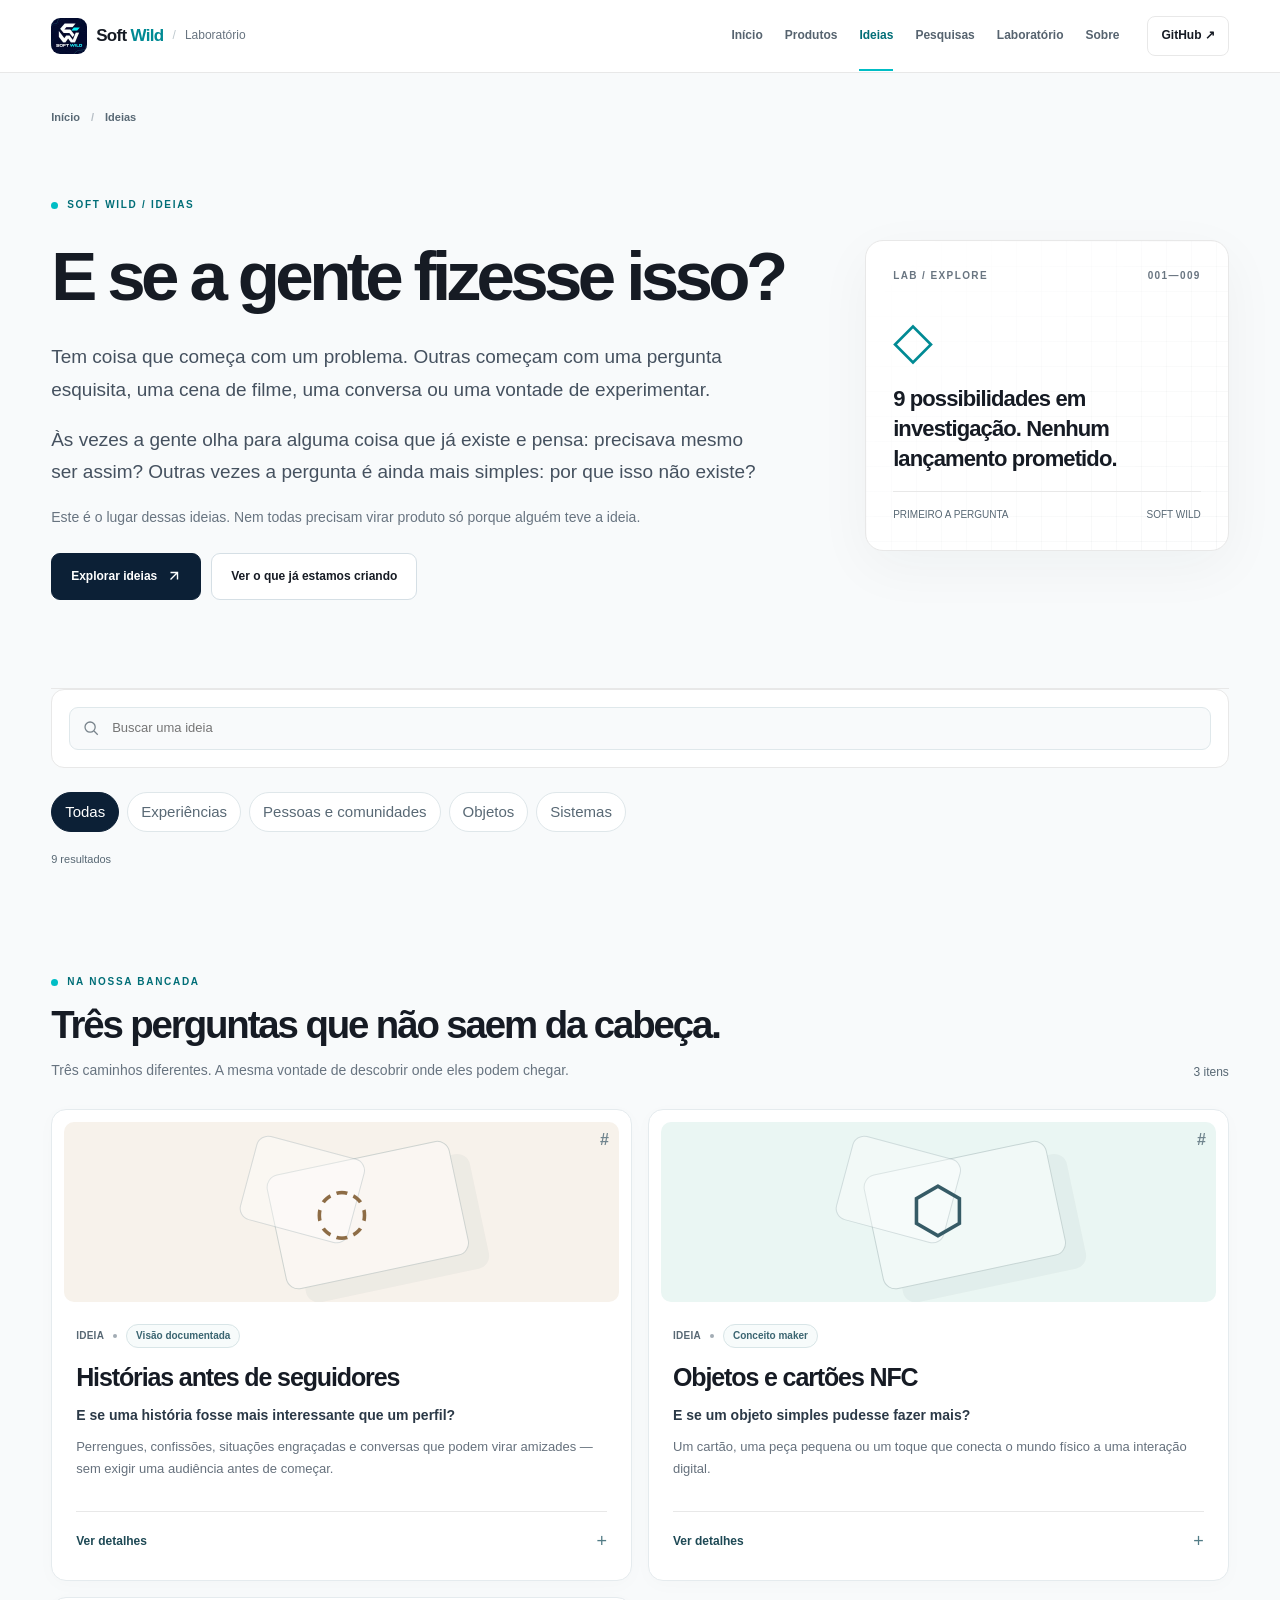
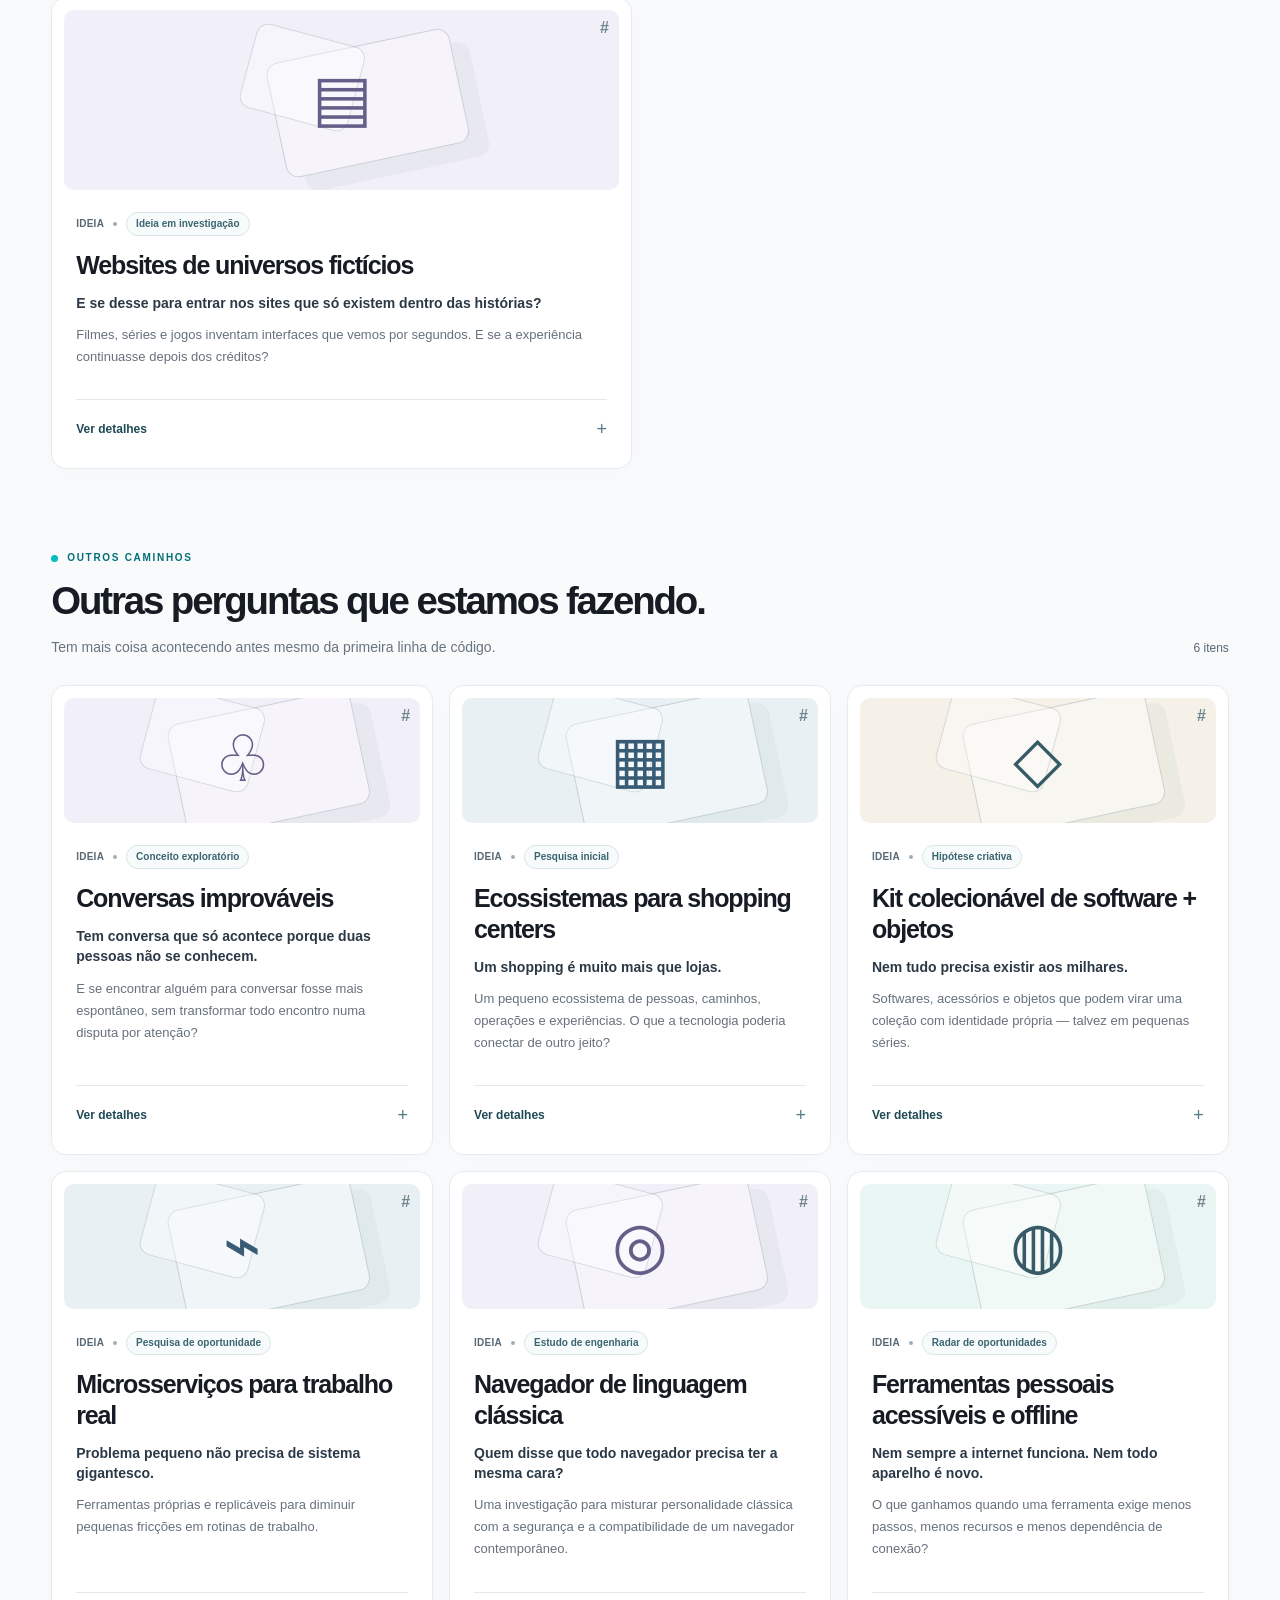
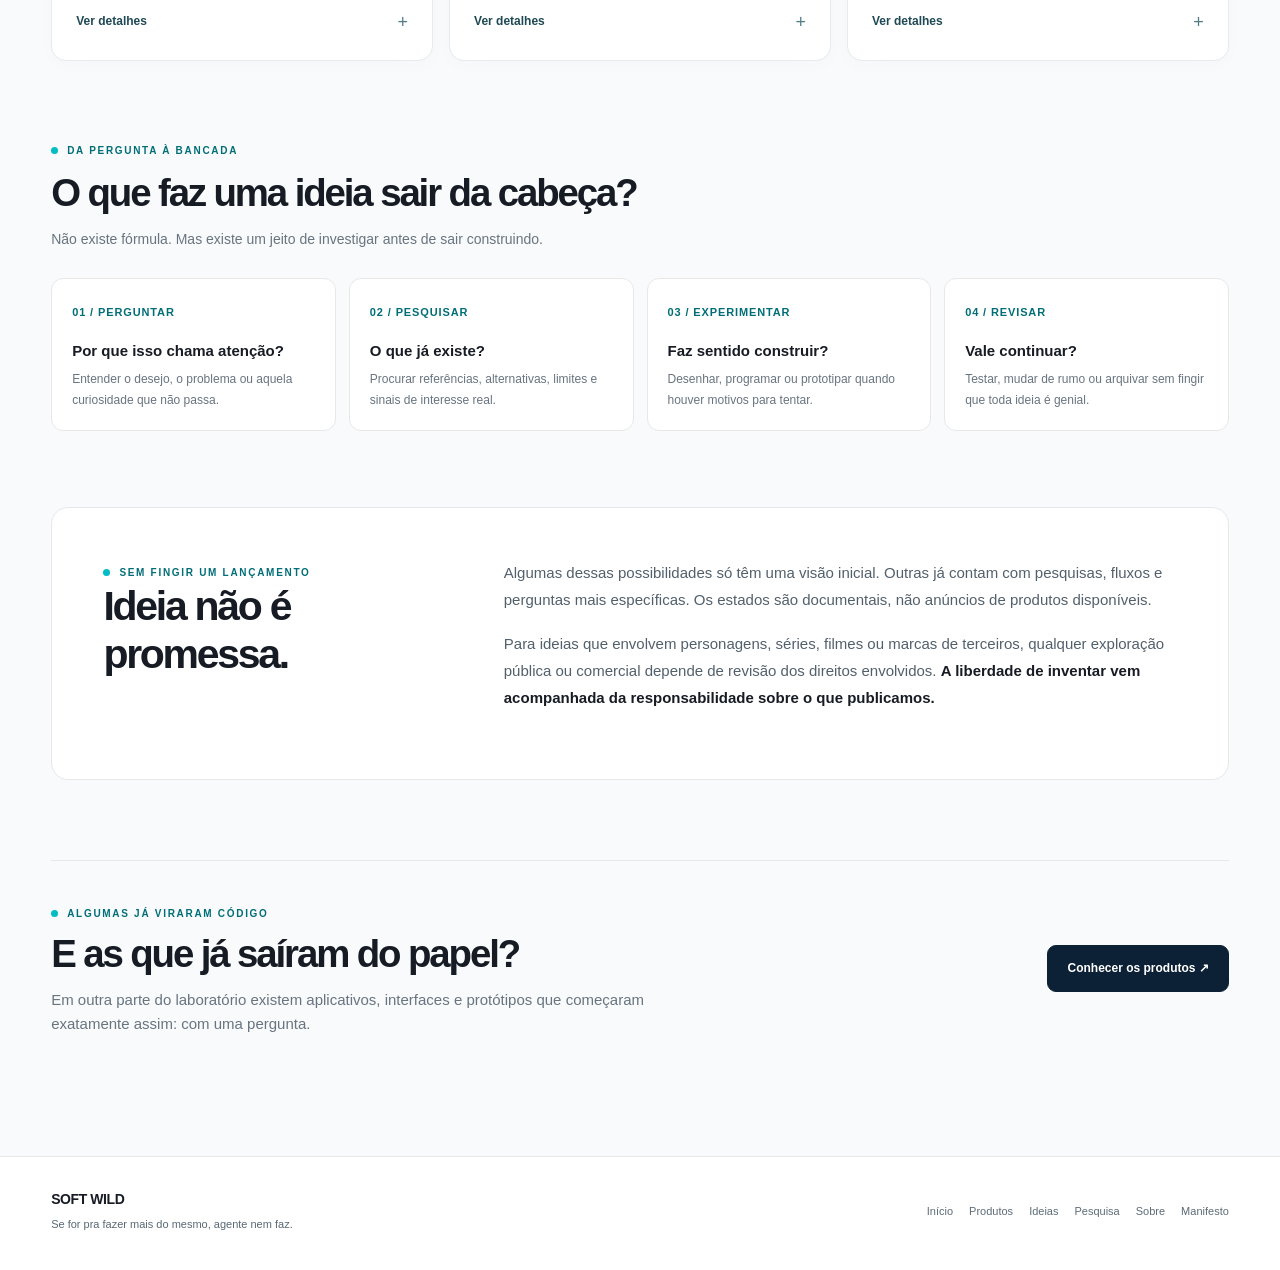
==== commit a49923d4: "fix(nav): padronizar os seis destinos do menu principal" ====
--- a/docs/ideias/index.html
+++ b/docs/ideias/index.html
@@ -4,9 +4,9 @@
 <title>Ideias e invenções em investigação — Soft Wild</title><meta name="description" content="Explore as ideias da Soft Wild: experiências digitais, objetos, comunidades e invenções que ainda estamos investigando.">
 <link rel="canonical" href="https://softwildbr.github.io/softwildbr/ideias/">
 <meta property="og:type" content="website"><meta property="og:title" content="Ideias e invenções em investigação — Soft Wild"><meta property="og:description" content="Explore as ideias da Soft Wild: experiências digitais, objetos, comunidades e invenções que ainda estamos investigando.">
-<link rel="icon" href="../assets/softwild-logo.webp" type="image/webp"><link rel="stylesheet" href="../portal.css?v=1"><script defer src="../portal.js?v=1"></script>
+<link rel="icon" href="../assets/softwild-logo.webp" type="image/webp"><link rel="stylesheet" href="../portal.css?v=2"><script defer src="../portal.js?v=1"></script>
 </head><body class="sw-page"><a class="sw-skip" href="#conteudo">Pular para o conteúdo</a>
-<header class="sw-topbar"><div class="sw-topbar-inner"><a class="sw-brand" href="../"><img src="../assets/softwild-logo.webp" alt="" width="36" height="36"><span class="sw-brand-text">Soft <strong>Wild</strong></span><span class="sw-brand-mark">Laboratório</span></a><button class="sw-menu" type="button" aria-expanded="false" aria-controls="sw-navigation" data-sw-menu aria-label="Abrir menu"><span></span><span></span><span></span></button><nav class="sw-nav" id="sw-navigation" aria-label="Navegação principal" data-sw-nav><a href="../">Início</a><a href="../produtos/">Produtos</a><a href="../ideias/" aria-current="page">Ideias</a><a href="../pesquisas/">Pesquisas</a><a href="../laboratorio/">Laboratório</a><a href="../sobre/">Sobre</a><a href="../#manifesto">Manifesto</a></nav><a class="sw-github" href="https://github.com/softwildbr" target="_blank" rel="noopener noreferrer">GitHub ↗</a></div></header>
+<header class="sw-topbar"><div class="sw-topbar-inner"><a class="sw-brand" href="../"><img src="../assets/softwild-logo.webp" alt="" width="36" height="36"><span class="sw-brand-text">Soft <strong>Wild</strong></span><span class="sw-brand-mark">Laboratório</span></a><button class="sw-menu" type="button" aria-expanded="false" aria-controls="sw-navigation" data-sw-menu aria-label="Abrir menu"><span></span><span></span><span></span></button><nav class="sw-nav" id="sw-navigation" aria-label="Navegação principal" data-sw-nav><a href="../">Início</a><a href="../produtos/">Produtos</a><a href="../ideias/" aria-current="page">Ideias</a><a href="../pesquisas/">Pesquisas</a><a href="../laboratorio/">Laboratório</a><a href="../sobre/">Sobre</a></nav><a class="sw-github" href="https://github.com/softwildbr" target="_blank" rel="noopener noreferrer">GitHub ↗</a></div></header>
 <main class="sw-main sw-container" id="conteudo"><nav class="sw-breadcrumb" aria-label="Localização"><a href="../">Início</a><span class="sep" aria-hidden="true">/</span><span>Ideias</span></nav>
 <section class="sw-hero" aria-labelledby="sw-title"><div><span class="sw-eyebrow">SOFT WILD / IDEIAS</span><h1 id="sw-title">E se a gente fizesse isso?</h1><p class="sw-lead">Tem coisa que começa com um problema. Outras começam com uma pergunta esquisita, uma cena de filme, uma conversa ou uma vontade de experimentar.</p><p class="sw-lead">Às vezes a gente olha para alguma coisa que já existe e pensa: precisava mesmo ser assim? Outras vezes a pergunta é ainda mais simples: por que isso não existe?</p><p class="sw-second-lead">Este é o lugar dessas ideias. Nem todas precisam virar produto só porque alguém teve a ideia.</p><div class="sw-actions"><a class="sw-button" href="#catalogo">Explorar ideias <svg aria-hidden="true" width="14" height="14" viewBox="0 0 16 16" fill="none" stroke="currentColor" stroke-width="1.6"><path d="M4 12 12 4M4 4h8v8"/></svg></a><a class="sw-button secondary" href="../produtos/">Ver o que já estamos criando</a></div></div><div class="sw-hero-aside" role="group" aria-label="Sobre as ideias"><div class="sw-aside-top"><span>LAB / EXPLORE</span><span>001—009</span></div><div><span class="sw-aside-symbol" aria-hidden="true">◇</span><p class="sw-aside-main">9 possibilidades em investigação. Nenhum lançamento prometido.</p></div><div class="sw-aside-foot"><span>PRIMEIRO A PERGUNTA</span><span>SOFT WILD</span></div></div></section>
 <div id="catalogo" data-sw-catalog><div class="sw-controls sw-js-only" role="group" aria-label="Ferramentas do catálogo"><label class="sw-search"><svg aria-hidden="true" width="18" height="18" viewBox="0 0 24 24" fill="none" stroke="currentColor" stroke-width="1.7"><circle cx="10.8" cy="10.8" r="6.8"/><path d="M16 16l5 5"/></svg><span class="sr-only">Buscar uma ideia</span><input type="search" data-sw-search autocomplete="off" placeholder="Buscar uma ideia"></label></div><div class="sw-chips sw-js-only" role="group" aria-label="Filtrar por assunto"><button class="sw-chip" type="button" data-sw-filter="todos" aria-pressed="true">Todas</button><button class="sw-chip" type="button" data-sw-filter="experiencias" aria-pressed="false">Experiências</button><button class="sw-chip" type="button" data-sw-filter="comunidades" aria-pressed="false">Pessoas e comunidades</button><button class="sw-chip" type="button" data-sw-filter="objetos" aria-pressed="false">Objetos</button><button class="sw-chip" type="button" data-sw-filter="sistemas" aria-pressed="false">Sistemas</button></div><p class="sw-results sw-js-only" aria-live="polite" aria-atomic="true" data-sw-results></p><section class="sw-section" data-sw-section aria-labelledby="ideias-featured-title"><div class="sw-section-heading"><div><span class="sw-eyebrow">NA NOSSA BANCADA</span><h2 id="ideias-featured-title">Três perguntas que não saem da cabeça.</h2><p class="sw-section-sub">Três caminhos diferentes. A mesma vontade de descobrir onde eles podem chegar.</p></div><span class="sw-count">3 itens</span></div><div class="sw-feature-grid"><article class="sw-card is-featured" id="historias-antes-de-seguidores" data-category="comunidades experiencias" data-phase="pesquisa" aria-labelledby="historias-antes-de-seguidores-title"><a class="sw-anchor" href="#historias-antes-de-seguidores" aria-label="Link direto para Histórias antes de seguidores">#</a><div class="sw-card-art" data-tone="warm" aria-hidden="true"><span class="sw-card-glyph">◌</span></div><div class="sw-card-content"><div class="sw-meta"><span>IDEIA</span><span class="sw-dot"></span><span class="sw-stage">Visão documentada</span></div><h3 id="historias-antes-de-seguidores-title">Histórias antes de seguidores</h3><p class="sw-question">E se uma história fosse mais interessante que um perfil?</p><p class="sw-description">Perrengues, confissões, situações engraçadas e conversas que podem virar amizades — sem exigir uma audiência antes de começar.</p><div class="sw-card-tail"><details class="sw-details"><summary aria-label="Ver detalhes — Histórias antes de seguidores">Ver detalhes</summary><div class="sw-detail-body"><h4>O que estamos investigando / construindo</h4><p>A visão prioriza histórias verdadeiras, sociabilidade e conexões voluntárias. Regras contra abuso, exposição indevida e assédio são parte da investigação. Não há produto publicado.</p><h4>Situação documentada</h4><p class="sw-proof">Visão de produto documentada na pesquisa sobre relatos reais; nome/telas/features não finalizados</p></div></details></div></div></article>
--- a/docs/portal.css
+++ b/docs/portal.css
@@ -128,7 +128,7 @@
 .sw-footer nav a{font-size:11px;color:#5d6b77}
 .sw-footer nav a:hover{color:var(--sw-teal-ink)}
 @media(max-width:1040px){.sw-topbar-inner{gap:17px}.sw-nav{gap:12px}.sw-brand{min-width:175px}.sw-github{display:none}.sw-grid{grid-template-columns:repeat(2,minmax(0,1fr))}}
-@media(max-width:780px){.sw-topbar-inner{min-height:65px;padding:0 22px}.sw-menu{display:flex}.sw-nav{display:none;position:absolute;top:64px;left:0;right:0;background:#fff;border-bottom:1px solid var(--sw-line);padding:16px 22px 22px;flex-direction:column;gap:0;align-items:stretch;box-shadow:0 18px 30px #0c20360c}.sw-nav.is-open{display:flex;max-height:calc(100vh - 64px);max-height:calc(100dvh - 64px);overflow-y:auto;overscroll-behavior-y:contain}.sw-nav a{font-size:14px;padding:12px 0;border-bottom:1px solid #eef2f4}.sw-nav a[aria-current="page"]::after{display:none}.sw-hero{grid-template-columns:1fr;gap:28px;padding:45px 0 55px}.sw-hero h1{font-size:clamp(43px,9vw,68px);margin:17px 0 21px}.sw-hero-aside{min-height:205px}.sw-section{padding-top:52px}.sw-section-heading{align-items:start}.sw-feature-grid{grid-template-columns:1fr}.sw-grid{grid-template-columns:repeat(2,minmax(0,1fr))}.sw-story{grid-template-columns:1fr}.sw-steps{grid-template-columns:repeat(2,minmax(0,1fr))}.sw-end{align-items:flex-start;flex-direction:column;margin-top:58px}}
+@media(max-width:780px){.sw-topbar-inner{min-height:65px;padding:0 22px}.sw-menu{display:flex}.sw-nav{display:none;position:absolute;top:64px;left:0;right:0;background:#fff;border-bottom:1px solid var(--sw-line);padding:16px 22px 22px;flex-direction:column;gap:0;align-items:stretch;box-shadow:0 18px 30px #0c20360c}.sw-nav.is-open{display:flex;max-height:calc(100vh - 64px);max-height:calc(100dvh - 64px);overflow-y:auto;overscroll-behavior-y:contain}.sw-nav a{font-size:14px;padding:12px 0;border-bottom:1px solid #eef2f4}.sw-nav a[aria-current="page"]::after{display:none}.sw-nav a[aria-current="page"]{text-decoration:underline;text-underline-offset:.3em}.sw-hero{grid-template-columns:1fr;gap:28px;padding:45px 0 55px}.sw-hero h1{font-size:clamp(43px,9vw,68px);margin:17px 0 21px}.sw-hero-aside{min-height:205px}.sw-section{padding-top:52px}.sw-section-heading{align-items:start}.sw-feature-grid{grid-template-columns:1fr}.sw-grid{grid-template-columns:repeat(2,minmax(0,1fr))}.sw-story{grid-template-columns:1fr}.sw-steps{grid-template-columns:repeat(2,minmax(0,1fr))}.sw-end{align-items:flex-start;flex-direction:column;margin-top:58px}}
 @media(max-width:520px){.sw-brand{min-width:0}.sw-brand-mark{display:none}.sw-container{padding:0 19px}.sw-hero h1{font-size:clamp(39px,11.1vw,54px)}.sw-hero .sw-lead{font-size:16px}.sw-hero-aside{padding:22px}.sw-section-heading{flex-direction:column;align-items:start;gap:6px}.sw-grid{grid-template-columns:1fr}.sw-card-content{padding:18px 20px 21px}.sw-card-art,.sw-card.is-featured .sw-card-art{height:142px}.sw-controls{padding:13px}.sw-search{min-width:100%;flex:1}.sw-select{flex:1}.sw-steps{grid-template-columns:1fr}.sw-end{margin-top:55px}.sw-footer-inner{align-items:flex-start;flex-direction:column;gap:14px}.sw-footer nav{row-gap:8px}}
 @media(prefers-reduced-motion:reduce){html{scroll-behavior:auto}.sw-page *, .sw-page *::before,.sw-page *::after{animation-duration:.001ms!important;transition-duration:.001ms!important}}
 
